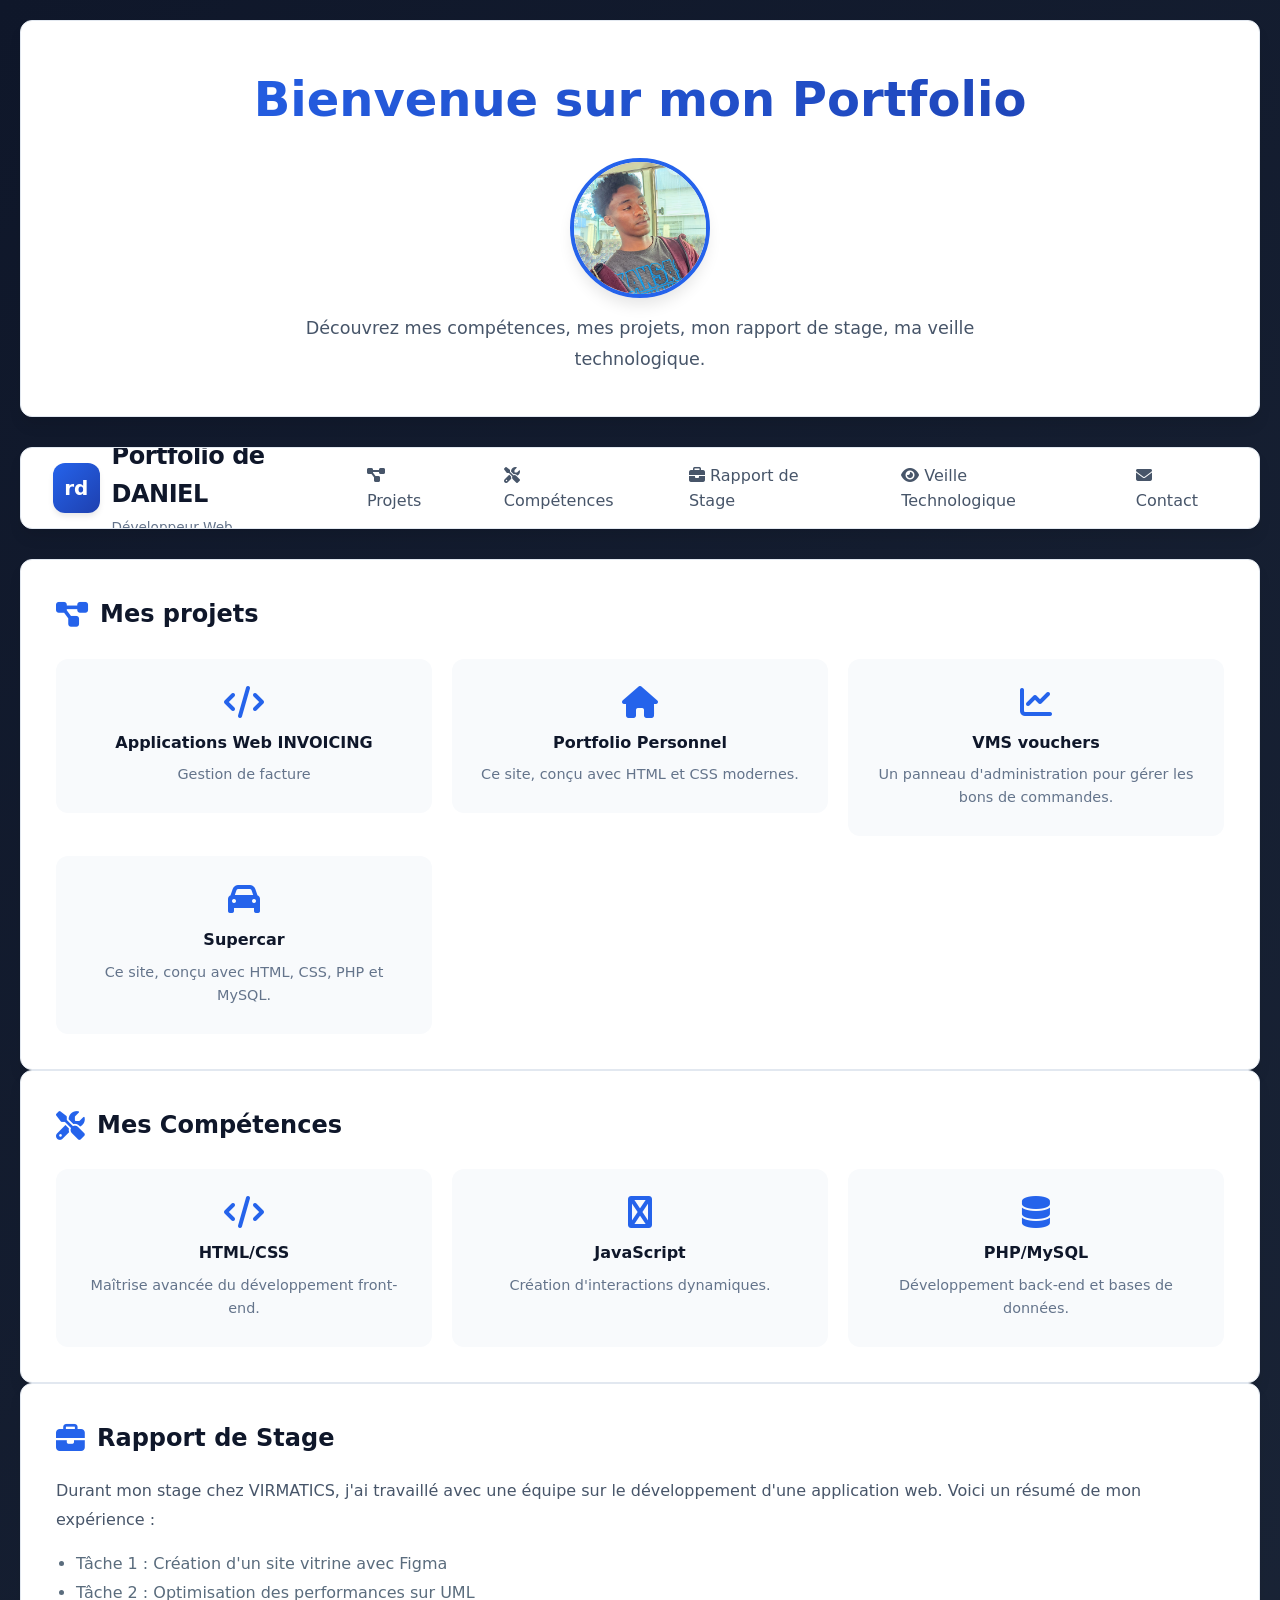
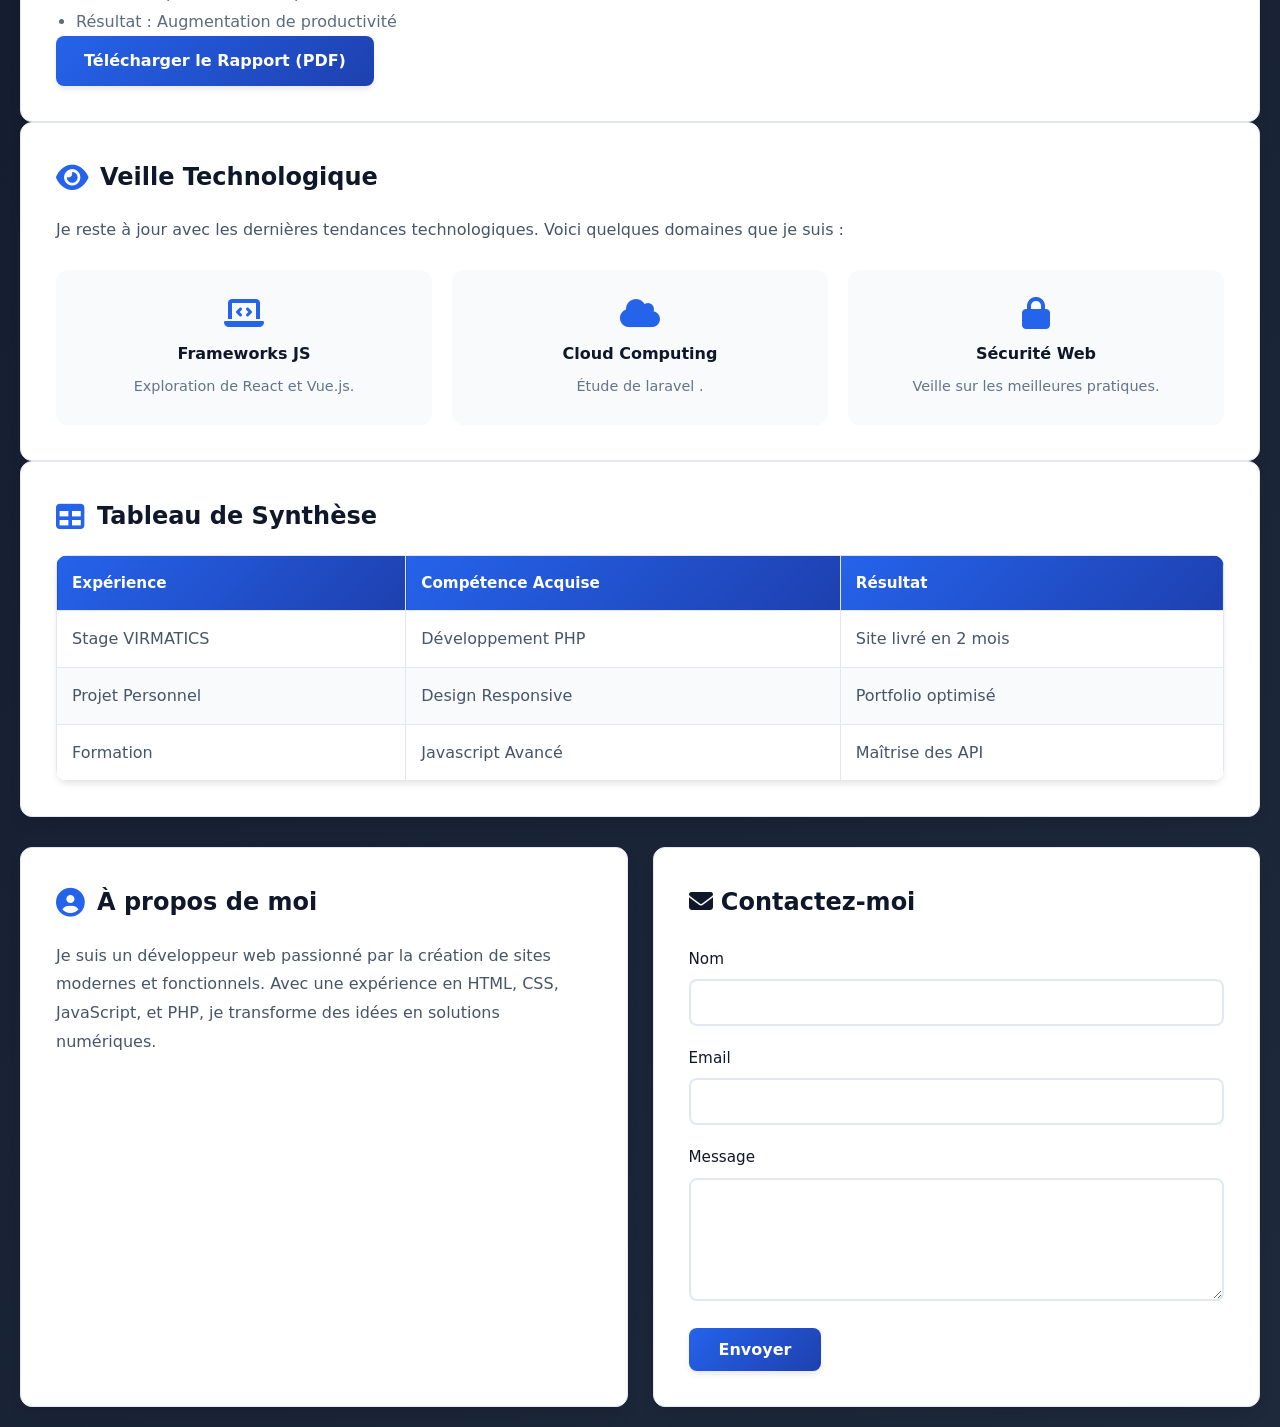
==== Portefolio/index.html @ 7c1438ff "Add files via upload" ====
<!DOCTYPE html>
<html lang="fr">
<head>
    <meta charset="UTF-8">
    <meta name="viewport" content="width=device-width, initial-scale=1.0">
    <title>Portfolio Développeur Web</title>
    <link rel="stylesheet" href="https://cdnjs.cloudflare.com/ajax/libs/font-awesome/6.4.0/css/all.min.css">
    <link rel="stylesheet" href="assets/style.css">
</head>
<body>
    <div class="container">
        <div class="header">
            <h1>Bienvenue sur mon Portfolio</h1>
            <img src="IMAGES/dani picture.jpg" alt="Photo de profil de Daniel" class="profile-pic">
            <p>Découvrez mes compétences, mes projets, mon rapport de stage, ma veille technologique.</p>
        </div>

        <header class="main-header">
            <nav class="navbar">
                <div class="nav-brand">
                    <div class="logo">rd</div>
                    <div class="brand-text">
                        <h2>Portfolio de DANIEL</h2>
                        <span>Développeur Web</span>
                    </div>
                </div>
                
                <div class="nav-links">
                    <a href="#projects"><i class="fas fa-project-diagram"></i> Projets</a>
                    <a href="#skills"><i class="fas fa-tools"></i> Compétences</a>
                    <a href="#internship"><i class="fas fa-briefcase"></i> Rapport de Stage</a>
                    <a href="#tech-watch"><i class="fas fa-eye"></i> Veille Technologique</a>
                    <a href="#contact"><i class="fas fa-envelope"></i> Contact</a>
                </div>
            </nav>
        </header>

        <div class="card" id="projects">
            <h3><i class="fas fa-project-diagram"></i> Mes projets</h3>
            <div class="projects">
                <a href="http://localhost:8080" style="color:inherit; text-decoration:none;" class="project-link">
                    <div class="project">
                        <i class="fas fa-code"></i>
                        <h4>Applications Web INVOICING</h4>
                        <p>Gestion de facture</p>
                    </div>
                </a>
                <a href="portfolio.html" style="color:inherit; text-decoration:none;" class="project-link">
                    <div class="project">
                        <i class="fas fa-house"></i>
                        <h4>Portfolio Personnel</h4>
                        <p>Ce site, conçu avec HTML et CSS modernes.</p>
                    </div>
                </a>
                <a href="vms-vouchers.html" style="color:inherit; text-decoration:none;" class="project-link">
                    <div class="project">
                        <i class="fas fa-chart-line"></i>
                        <h4>VMS vouchers</h4>
                        <p>Un panneau d'administration pour gérer les bons de commandes.</p>
                    </div>
                </a>
                <a href="mccibusinessschool.alwaysdata.net" style="color:inherit; text-decoration:none;" class="project-link">
                    <div class="project">
                        <i class="fas fa-car"></i>
                        <h4>Supercar</h4>
                        <p>Ce site, conçu avec HTML, CSS, PHP et MySQL.</p>
                    </div>
                </a>
            </div>
        </div>

        <div class="card" id="skills">
            <h3><i class="fas fa-tools"></i> Mes Compétences</h3>
            <div class="features">
                <div class="feature">
                    <i class="fas fa-code"></i>
                    <h4>HTML/CSS</h4>
                    <p>Maîtrise avancée du développement front-end.</p>
                </div>
                <div class="feature">
                    <i class="fas fa-js"></i>
                    <h4>JavaScript</h4>
                    <p>Création d'interactions dynamiques.</p>
                </div>
                <div class="feature">
                    <i class="fas fa-database"></i>
                    <h4>PHP/MySQL</h4>
                    <p>Développement back-end et bases de données.</p>
                </div>
            </div>
        </div>

        <div class="card" id="internship">
            <h3><i class="fas fa-briefcase"></i> Rapport de Stage</h3>
            <p>Durant mon stage chez VIRMATICS, j'ai travaillé avec une équipe sur le développement d'une application web. Voici un résumé de mon expérience :</p>
            <ul style="margin-top: 15px; padding-left: 20px; color: #5a6c7d; line-height: 1.8;">
                <li>Tâche 1 : Création d'un site vitrine avec Figma</li>
                <li>Tâche 2 : Optimisation des performances sur UML</li>
                <li>Résultat : Augmentation de productivité</li>
            </ul>
            <a href="CVhtml" class="btn btn-link" download>Télécharger le Rapport (PDF)</a>
        </div>

        <div class="card" id="tech-watch">
            <h3><i class="fas fa-eye"></i> Veille Technologique</h3>
            <p>Je reste à jour avec les dernières tendances technologiques. Voici quelques domaines que je suis :</p>
            <div class="features">
                <div class="feature">
                    <i class="fas fa-laptop-code"></i>
                    <h4><a href="veille 1 js.html" style="color:inherit; text-decoration:none;">Frameworks JS</a></h4>
                    <p>Exploration de React et Vue.js.</p>
                </div>
                <div class="feature">
                    <i class="fas fa-cloud"></i>
                    <h4><a href="php watch.html" style="color:inherit; text-decoration:none;">Cloud Computing</a></h4>
                    <p>Étude de laravel .</p>
                </div>
                <div class="feature">
                    <i class="fas fa-lock"></i>
                    <h4><a href="veille 3 securite web.html" style="color:inherit; text-decoration:none;">Sécurité Web</a></h4>
                    <p>Veille sur les meilleures pratiques.</p>
                </div>
            </div>
        </div>

        <div class="card" id="summary">
            <h3><i class="fas fa-table"></i> Tableau de Synthèse</h3>
            <table class="summary-table">
                <thead>
                    <tr>
                        <th>Expérience</th>
                        <th>Compétence Acquise</th>
                        <th>Résultat</th>
                    </tr>
                </thead>
                <tbody>
                    <tr>
                        <td>Stage VIRMATICS</td>
                        <td>Développement PHP</td>
                        <td>Site livré en 2 mois</td>
                    </tr>
                    <tr>
                        <td>Projet Personnel</td>
                        <td>Design Responsive</td>
                        <td>Portfolio optimisé</td>
                    </tr>
                    <tr>
                        <td>Formation</td>
                        <td>Javascript Avancé</td>
                        <td>Maîtrise des API</td>
                    </tr>
                </tbody>
            </table>
        </div>

        <div class="content" id="content">
            <div class="card" id="about">
                <h3><i class="fas fa-user-circle"></i> À propos de moi</h3>
                <p>Je suis un développeur web passionné par la création de sites modernes et fonctionnels. Avec une expérience en HTML, CSS, JavaScript, et PHP, je transforme des idées en solutions numériques.</p>
            </div>

            <div class="contact-form" id="contact">
                <h3><i class="fas fa-envelope"></i> Contactez-moi</h3>
                <form>
                    <div class="form-group">
                        <label for="name">Nom</label>
                        <input type="text" id="name" name="name" required>
                    </div>
                    <div class="form-group">
                        <label for="email">Email</label>
                        <input type="email" id="email" name="email" required>
                    </div>
                    <div class="form-group">
                        <label for="message">Message</label>
                        <textarea id="message" name="message" rows="5" required></textarea>
                    </div>
                    <button type="submit">Envoyer</button>
                </form>
            </div>
        </div>
    </div>
    <script src="assets/controllers/script.js"></script>
</body>
</html>
---- Portefolio/assets/style.css ----
/* ===================================
   SUPERCAR - CSS MODERNE & RESPONSIVE
   Palette: Bleu professionnel + Accents dynamiques
   =================================== */

/* Variables CSS pour faciliter la maintenance */
:root {
    /* Couleurs principales */
    --primary-blue: #2563eb;
    --primary-dark: #1e40af;
    --primary-light: #3b82f6;
    
    /* Couleurs secondaires */
    --secondary-slate: #1e293b;
    --secondary-gray: #475569;
    
    /* Couleurs de fond */
    --bg-gradient-start: #0f172a;
    --bg-gradient-end: #1e293b;
    --bg-white: #ffffff;
    --bg-light: #f8fafc;
    --bg-card: #ffffff;
    
    /* Couleurs de texte */
    --text-dark: #0f172a;
    --text-medium: #475569;
    --text-light: #64748b;
    --text-white: #ffffff;
    
    /* Accents */
    --accent-success: #10b981;
    --accent-warning: #f59e0b;
    --accent-danger: #ef4444;
    
    /* Ombres */
    --shadow-sm: 0 1px 2px 0 rgba(0, 0, 0, 0.05);
    --shadow-md: 0 4px 6px -1px rgba(0, 0, 0, 0.1);
    --shadow-lg: 0 10px 15px -3px rgba(0, 0, 0, 0.1);
    --shadow-xl: 0 20px 25px -5px rgba(0, 0, 0, 0.1);
    
    /* Bordures */
    --border-radius: 12px;
    --border-color: #e2e8f0;
}

/* ===================================
   RÉINITIALISATION ET STYLES GLOBAUX
   =================================== */
* {
    margin: 0;
    padding: 0;
    box-sizing: border-box;
    font-family: 'Inter', 'Segoe UI', system-ui, -apple-system, sans-serif;
}

body {
    background: linear-gradient(135deg, var(--bg-gradient-start) 0%, var(--bg-gradient-end) 100%);
    min-height: 100vh;
    color: var(--text-dark);
    padding: 20px;
    line-height: 1.6;
}

.container {
    max-width: 1200px;
    margin: 0 auto;
}

/* ===================================
   EN-TÊTE PRINCIPAL
   =================================== */
.header {
    text-align: center;
    margin-bottom: 30px;
    padding: 40px 20px;
    background: var(--bg-card);
    border-radius: var(--border-radius);
    box-shadow: var(--shadow-lg);
    border: 1px solid var(--border-color);
}

.header h1 {
    color: var(--text-dark);
    margin-bottom: 15px;
    font-weight: 700;
    font-size: 2.5rem;
    background: linear-gradient(135deg, var(--primary-blue) 0%, var(--primary-dark) 100%);
    -webkit-background-clip: text;
    -webkit-text-fill-color: transparent;
    background-clip: text;
}

.header p {
    color: var(--text-medium);
    max-width: 700px;
    margin: 0 auto;
    line-height: 1.8;
    font-size: 1.1rem;
}

.profile-pic {
    width: 120px;
    height: 120px;
    border-radius: 50%;
    object-fit: cover;
    display: block;
    margin: 20px auto 15px;
    border: 4px solid var(--primary-blue);
    box-shadow: var(--shadow-lg);
    transition: transform 0.3s ease, box-shadow 0.3s ease;
}

.profile-pic:hover {
    transform: scale(1.08);
    box-shadow: var(--shadow-xl);
    border-color: var(--primary-light);
}

/* ===================================
   NAVIGATION
   =================================== */
.main-header {
    background: var(--bg-card);
    border-radius: var(--border-radius);
    box-shadow: var(--shadow-lg);
    margin-bottom: 30px;
    overflow: hidden;
    border: 1px solid var(--border-color);
}

.navbar {
    display: flex;
    justify-content: space-between;
    align-items: center;
    padding: 0 2rem;
    height: 80px;
}

.nav-brand {
    display: flex;
    align-items: center;
    gap: 12px;
    flex-wrap: nowrap;
}

.logo {
    width: 50px;
    height: 50px;
    background: linear-gradient(135deg, var(--primary-blue) 0%, var(--primary-dark) 100%);
    border-radius: 12px;
    display: flex;
    align-items: center;
    justify-content: center;
    color: var(--text-white);
    font-weight: bold;
    font-size: 20px;
    box-shadow: var(--shadow-md);
    transition: transform 0.3s ease;
}

.logo:hover {
    transform: rotate(5deg) scale(1.05);
}

.brand-text h2 {
    color: var(--text-dark);
    font-weight: 700;
    font-size: 1.5rem;
    letter-spacing: -0.5px;
}

.brand-text span {
    color: var(--text-light);
    font-size: 0.85rem;
    font-weight: 500;
}

.nav-links {
    display: flex;
    gap: 35px;
    align-items: center;
}

.nav-links a {
    text-decoration: none;
    color: var(--text-medium);
    font-weight: 500;
    padding: 8px 16px;
    position: relative;
    transition: all 0.3s ease;
    border-radius: 8px;
}

.nav-links a:hover {
    color: var(--primary-blue);
    background: rgba(37, 99, 235, 0.05);
}

.nav-links a.active {
    color: var(--primary-blue);
    background: rgba(37, 99, 235, 0.1);
}

.nav-links a.active::after {
    content: '';
    position: absolute;
    bottom: -8px;
    left: 50%;
    transform: translateX(-50%);
    width: 30px;
    height: 3px;
    background: var(--primary-blue);
    border-radius: 3px;
}

/* ===================================
   SECTIONS DE CONTENU
   =================================== */
.content {
    display: grid;
    grid-template-columns: 1fr 1fr;
    gap: 25px;
    margin-top: 30px;
}

.card {
    background: var(--bg-card);
    border-radius: var(--border-radius);
    padding: 35px;
    box-shadow: var(--shadow-lg);
    transition: all 0.3s ease;
    border: 1px solid var(--border-color);
}

.card:hover {
    transform: translateY(-8px);
    box-shadow: var(--shadow-xl);
    border-color: var(--primary-blue);
}

.card h3 {
    color: var(--text-dark);
    margin-bottom: 20px;
    font-weight: 600;
    font-size: 1.5rem;
    display: flex;
    align-items: center;
    gap: 12px;
}

.card h3 i {
    color: var(--primary-blue);
    font-size: 1.8rem;
}

.card p {
    color: var(--text-medium);
    line-height: 1.8;
    font-size: 1rem;
}

/* ===================================
   FEATURES & PROJECTS
   =================================== */
.features, .projects {
    display: grid;
    grid-template-columns: repeat(3, 1fr);
    gap: 20px;
    margin-top: 25px;
}

.feature, .project {
    text-align: center;
    padding: 25px 20px;
    border-radius: var(--border-radius);
    background: var(--bg-light);
    transition: all 0.3s ease;
    border: 2px solid transparent;
}

.feature:hover, .project:hover {
    background: var(--bg-white);
    transform: translateY(-5px);
    border-color: var(--primary-blue);
    box-shadow: var(--shadow-lg);
}

.feature i, .project i {
    font-size: 32px;
    color: var(--primary-blue);
    margin-bottom: 12px;
    display: block;
}

.feature h4, .project h4 {
    color: var(--text-dark);
    font-size: 1rem;
    margin-bottom: 8px;
    font-weight: 600;
}

.feature p, .project p {
    font-size: 0.9rem;
    color: var(--text-light);
    line-height: 1.6;
}

/* ===================================
   FORMULAIRE DE CONTACT
   =================================== */
.contact-form {
    background: var(--bg-card);
    border-radius: var(--border-radius);
    padding: 35px;
    box-shadow: var(--shadow-lg);
    border: 1px solid var(--border-color);
}

.contact-form h3 {
    color: var(--text-dark);
    margin-bottom: 25px;
    font-weight: 600;
    font-size: 1.5rem;
}

.contact-form .form-group {
    margin-bottom: 20px;
}

.contact-form label {
    display: block;
    margin-bottom: 8px;
    color: var(--text-dark);
    font-weight: 500;
    font-size: 0.95rem;
}

.contact-form input, 
.contact-form textarea {
    width: 100%;
    padding: 12px 16px;
    border: 2px solid var(--border-color);
    border-radius: 8px;
    font-size: 1rem;
    transition: all 0.3s ease;
    background: var(--bg-white);
    color: var(--text-dark);
}

.contact-form input:focus, 
.contact-form textarea:focus {
    outline: none;
    border-color: var(--primary-blue);
    box-shadow: 0 0 0 3px rgba(37, 99, 235, 0.1);
}

.contact-form textarea {
    resize: vertical;
    min-height: 120px;
}

.contact-form button {
    background: linear-gradient(135deg, var(--primary-blue) 0%, var(--primary-dark) 100%);
    color: var(--text-white);
    padding: 12px 30px;
    border: none;
    border-radius: 8px;
    cursor: pointer;
    font-weight: 600;
    font-size: 1rem;
    transition: all 0.3s ease;
    box-shadow: var(--shadow-md);
}

.contact-form button:hover {
    transform: translateY(-2px);
    box-shadow: var(--shadow-lg);
}

.contact-form button:active {
    transform: translateY(0);
}

/* ===================================
   TABLEAU DE SYNTHÈSE
   =================================== */
.summary-table {
    width: 100%;
    border-collapse: collapse;
    margin-top: 20px;
    border-radius: var(--border-radius);
    overflow: hidden;
    box-shadow: var(--shadow-md);
}

.summary-table th, 
.summary-table td {
    padding: 15px;
    text-align: left;
    border: 1px solid var(--border-color);
}

.summary-table th {
    background: linear-gradient(135deg, var(--primary-blue) 0%, var(--primary-dark) 100%);
    color: var(--text-white);
    font-weight: 600;
    font-size: 0.95rem;
}

.summary-table td {
    background: var(--bg-white);
    color: var(--text-medium);
}

.summary-table tr:nth-child(even) td {
    background: var(--bg-light);
}

.summary-table tr:hover td {
    background: rgba(37, 99, 235, 0.05);
}

/* ===================================
   BOUTONS
   =================================== */
.btn {
    display: inline-block;
    padding: 12px 28px;
    border-radius: 8px;
    text-decoration: none;
    font-weight: 600;
    transition: all 0.3s ease;
    cursor: pointer;
    border: none;
    font-size: 1rem;
}

.btn-link {
    background: linear-gradient(135deg, var(--primary-blue) 0%, var(--primary-dark) 100%);
    color: var(--text-white);
    box-shadow: var(--shadow-md);
}

.btn-link:hover {
    transform: translateY(-2px);
    box-shadow: var(--shadow-lg);
}

/* ===================================
   RESPONSIVE DESIGN
   =================================== */

/* Tablettes (≤ 992px) */
@media (max-width: 992px) {
    .content {
        grid-template-columns: 1fr;
        gap: 20px;
    }
    
    .nav-links {
        display: none;
    }
    
    .features, .projects {
        grid-template-columns: repeat(2, 1fr);
        gap: 15px;
    }
    
    .card {
        padding: 25px;
    }
}

/* Smartphones (≤ 768px) */
@media (max-width: 768px) {
    body {
        padding: 15px;
    }
    
    .header {
        padding: 30px 15px;
    }
    
    .header h1 {
        font-size: 2rem;
    }
    
    .navbar {
        padding: 0 1.5rem;
        height: 70px;
    }
    
    .brand-text span {
        display: none;
    }
    
    .logo {
        width: 45px;
        height: 45px;
        font-size: 18px;
    }
    
    .features, .projects {
        grid-template-columns: 1fr;
    }
    
    .card {
        padding: 20px;
    }
    
    .card h3 {
        font-size: 1.3rem;
    }
    
    .summary-table {
        font-size: 0.85rem;
    }
    
    .summary-table th,
    .summary-table td {
        padding: 10px;
    }
    
    .profile-pic {
        width: 100px;
        height: 100px;
        border-width: 3px;
    }
    
    .contact-form {
        padding: 25px;
    }
}

/* Petits smartphones (≤ 480px) */
@media (max-width: 480px) {
    .header h1 {
        font-size: 1.75rem;
    }
    
    .header p {
        font-size: 1rem;
    }
    
    .navbar {
        padding: 0 1rem;
    }
    
    .brand-text h2 {
        font-size: 1.2rem;
    }
    
    .card {
        padding: 15px;
    }
    
    .feature, .project {
        padding: 20px 15px;
    }
    
    .btn {
        padding: 10px 20px;
        font-size: 0.95rem;
    }
}

/* Grand écrans (≥ 1200px) */
@media (min-width: 1200px) {
    .profile-pic {
        width: 140px;
        height: 140px;
    }
    
    .header h1 {
        font-size: 3rem;
    }
    
    .container {
        max-width: 1400px;
    }
}

/* ===================================
   ANIMATIONS & TRANSITIONS
   =================================== */
@keyframes fadeIn {
    from {
        opacity: 0;
        transform: translateY(20px);
    }
    to {
        opacity: 1;
        transform: translateY(0);
    }
}

.card, .feature, .project {
    animation: fadeIn 0.5s ease-out;
}

/* Effet de chargement progressif */
.card:nth-child(1) { animation-delay: 0.1s; }
.card:nth-child(2) { animation-delay: 0.2s; }
.card:nth-child(3) { animation-delay: 0.3s; }
.card:nth-child(4) { animation-delay: 0.4s; }

/* ===================================
   UTILITAIRES
   =================================== */
.text-center { text-align: center; }
.mt-1 { margin-top: 0.5rem; }
.mt-2 { margin-top: 1rem; }
.mt-3 { margin-top: 1.5rem; }
.mb-1 { margin-bottom: 0.5rem; }
.mb-2 { margin-bottom: 1rem; }
.mb-3 { margin-bottom: 1.5rem; }
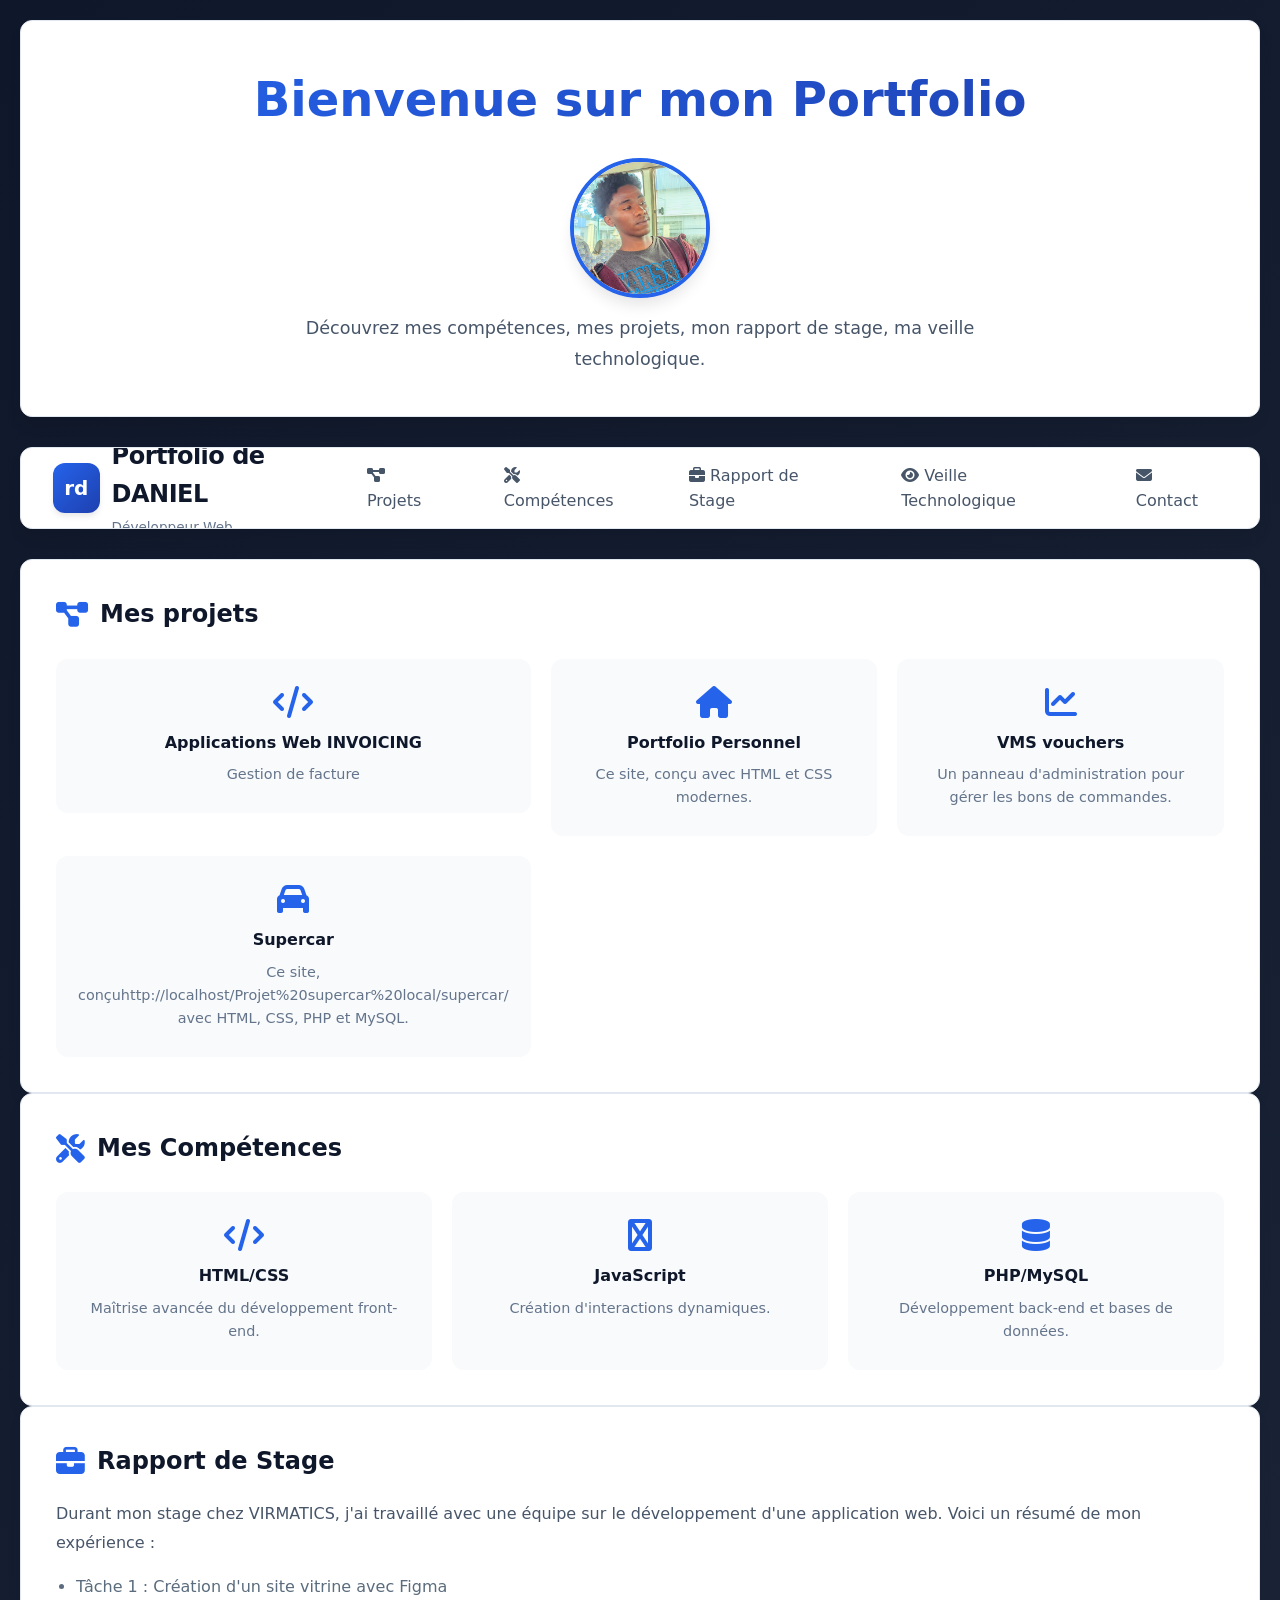
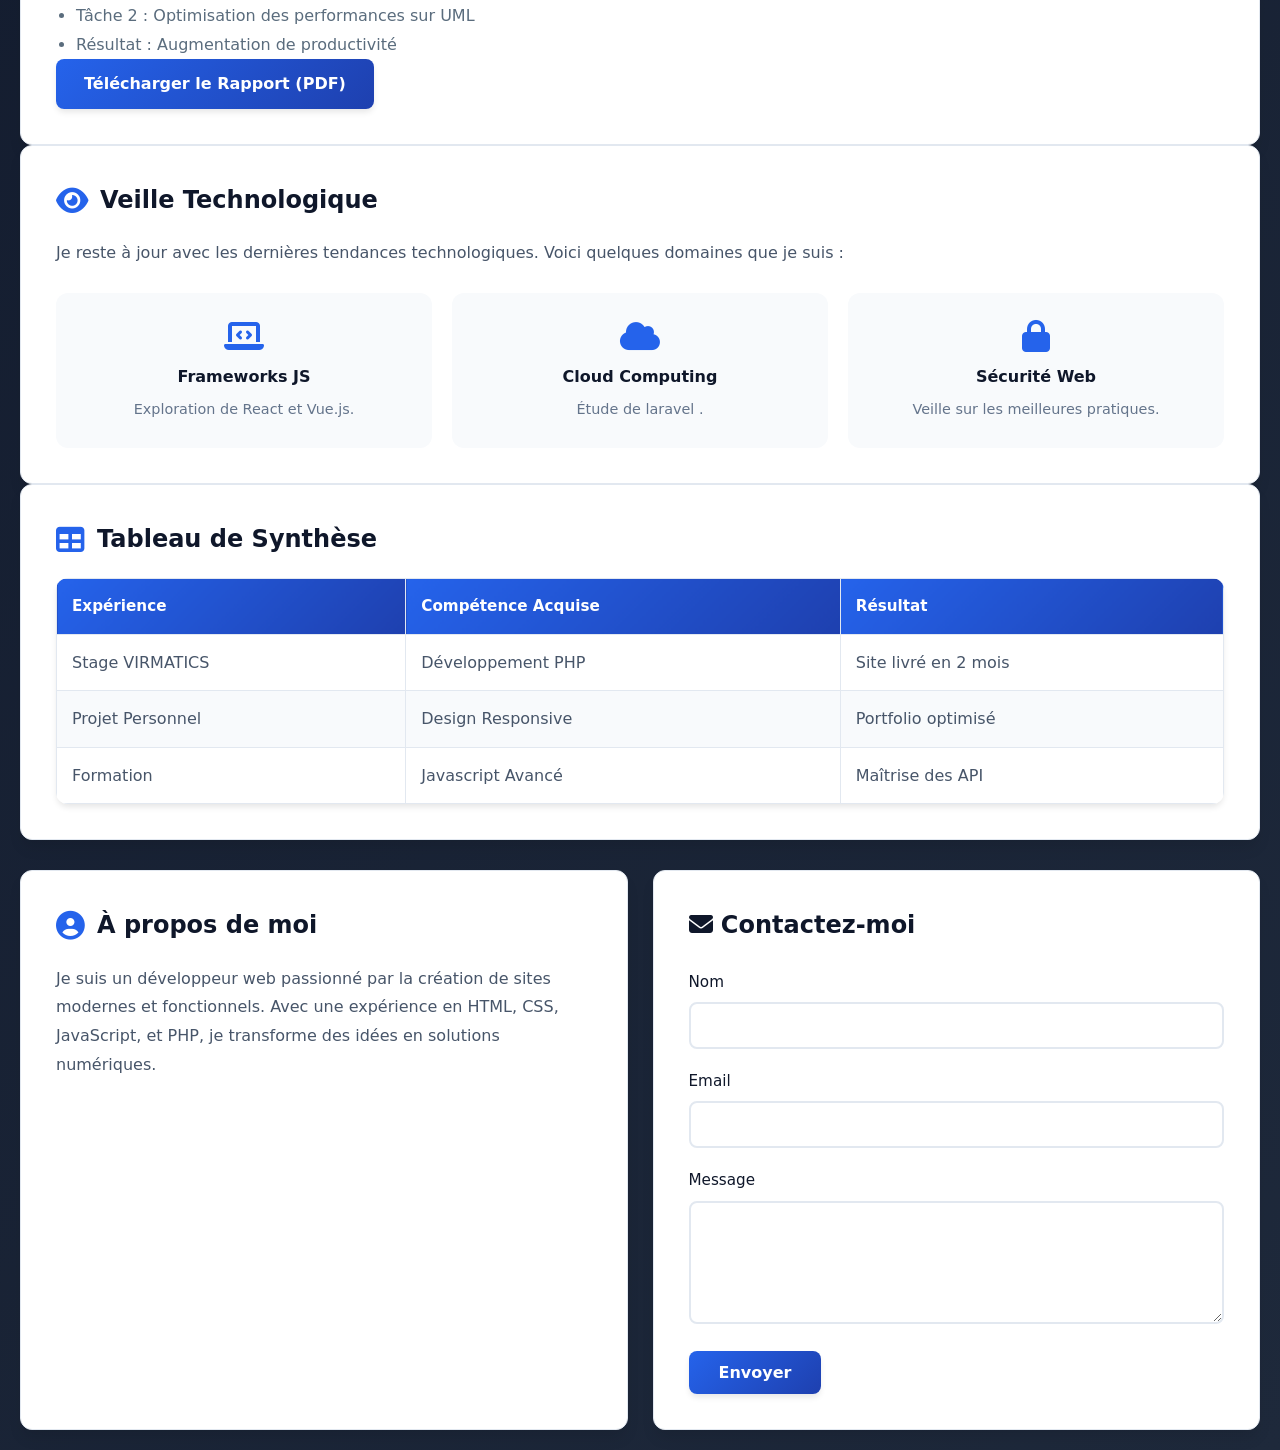
==== commit 14c38b7d: "liens supercar" ====
--- a/Portefolio/index.html
+++ b/Portefolio/index.html
@@ -59,11 +59,11 @@
                         <p>Un panneau d'administration pour gérer les bons de commandes.</p>
                     </div>
                 </a>
-                <a href="mccibusinessschool.alwaysdata.net" style="color:inherit; text-decoration:none;" class="project-link">
+                <a href="" style="color:inherit; text-decoration:none;" class="project-link">
                     <div class="project">
                         <i class="fas fa-car"></i>
                         <h4>Supercar</h4>
-                        <p>Ce site, conçu avec HTML, CSS, PHP et MySQL.</p>
+                        <p>Ce site, conçuhttp://localhost/Projet%20supercar%20local/supercar/ avec HTML, CSS, PHP et MySQL.</p>
                     </div>
                 </a>
             </div>
@@ -181,4 +181,4 @@
     </div>
     <script src="assets/controllers/script.js"></script>
 </body>
-</html>+</html>
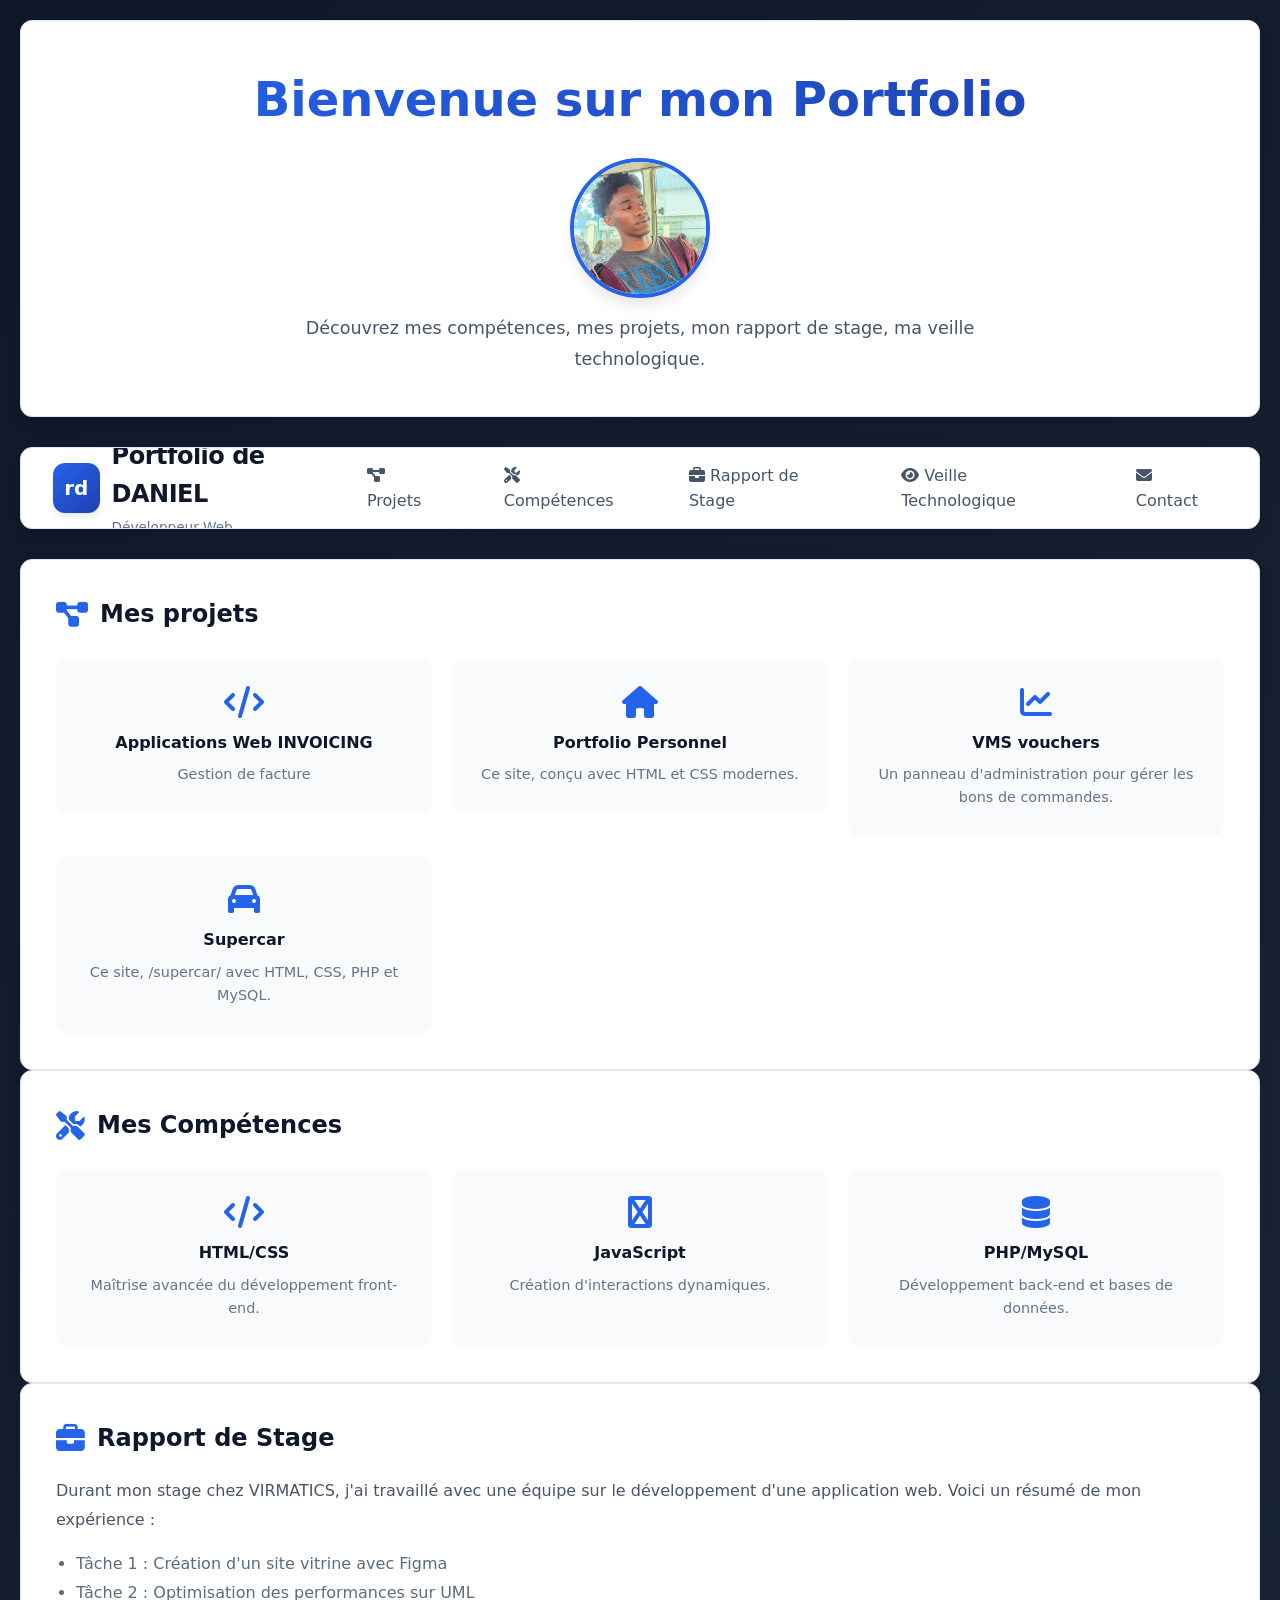
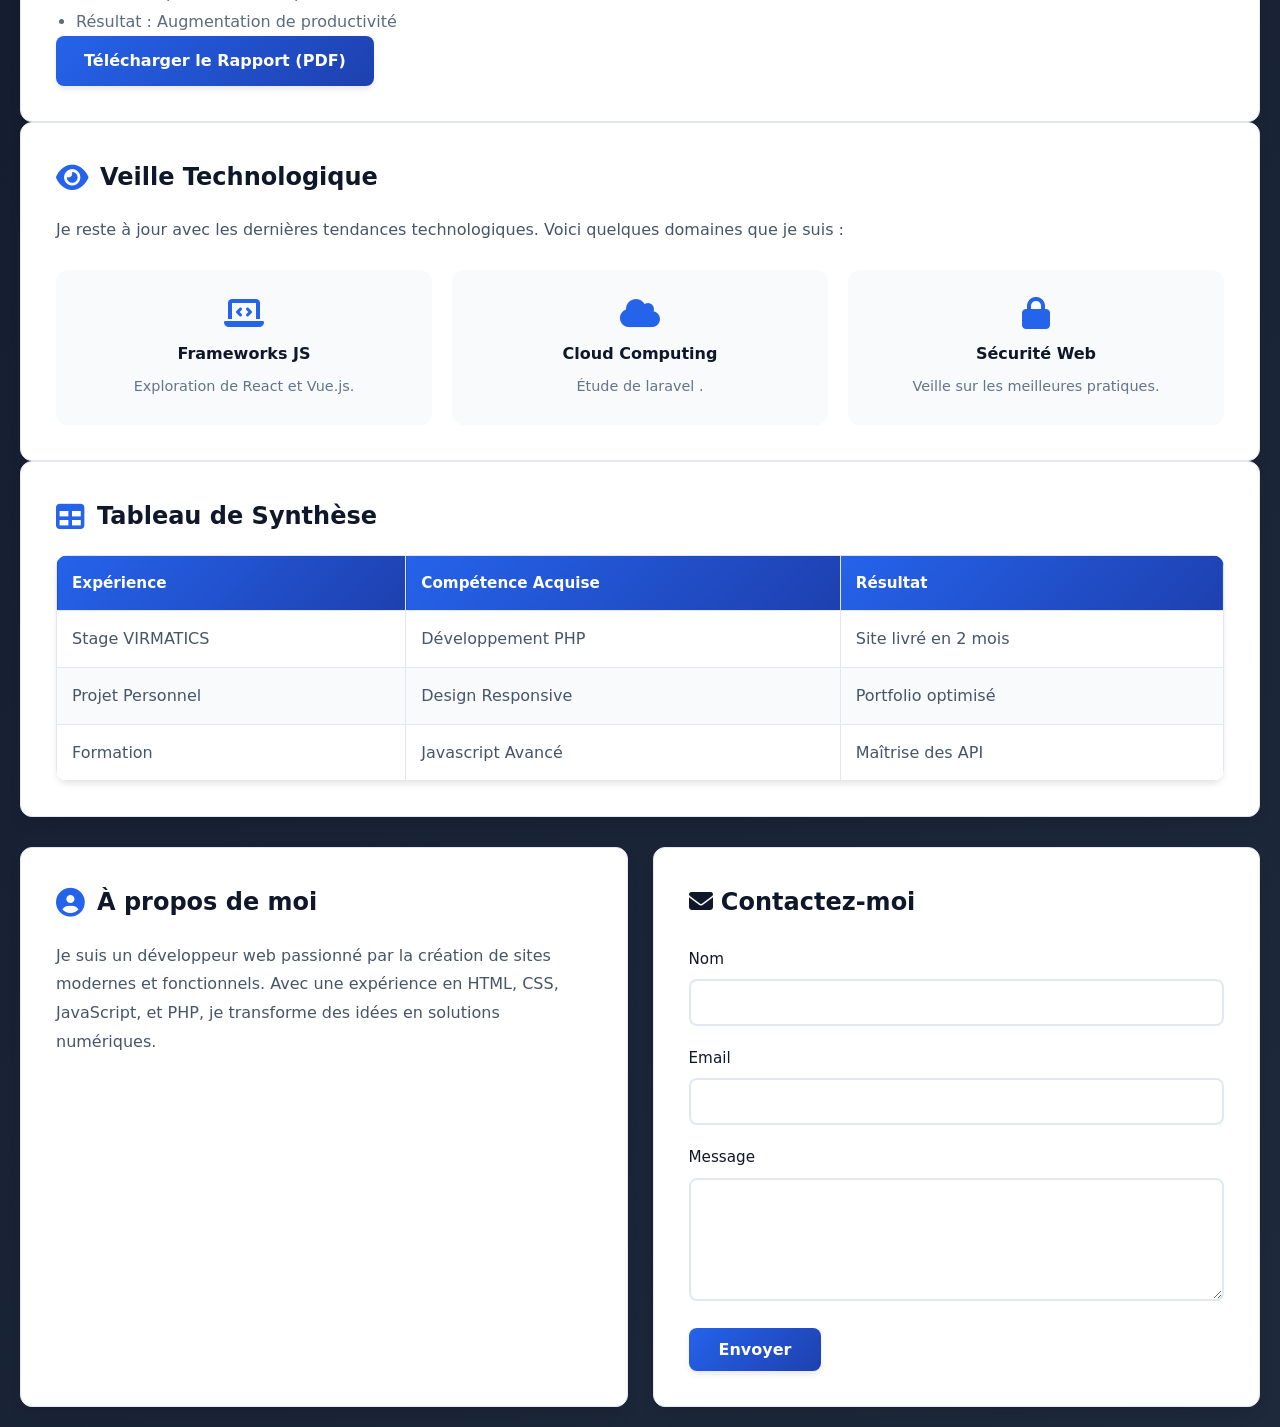
==== commit 8a9ea3be: "update" ====
--- a/Portefolio/index.html
+++ b/Portefolio/index.html
@@ -59,11 +59,11 @@
                         <p>Un panneau d'administration pour gérer les bons de commandes.</p>
                     </div>
                 </a>
-                <a href="" style="color:inherit; text-decoration:none;" class="project-link">
+                <a href="http://localhost/Projet%20supercar%20local/supercar/" style="color:inherit; text-decoration:none;" class="project-link">
                     <div class="project">
                         <i class="fas fa-car"></i>
                         <h4>Supercar</h4>
-                        <p>Ce site, conçuhttp://localhost/Projet%20supercar%20local/supercar/ avec HTML, CSS, PHP et MySQL.</p>
+                        <p>Ce site, /supercar/ avec HTML, CSS, PHP et MySQL.</p>
                     </div>
                 </a>
             </div>
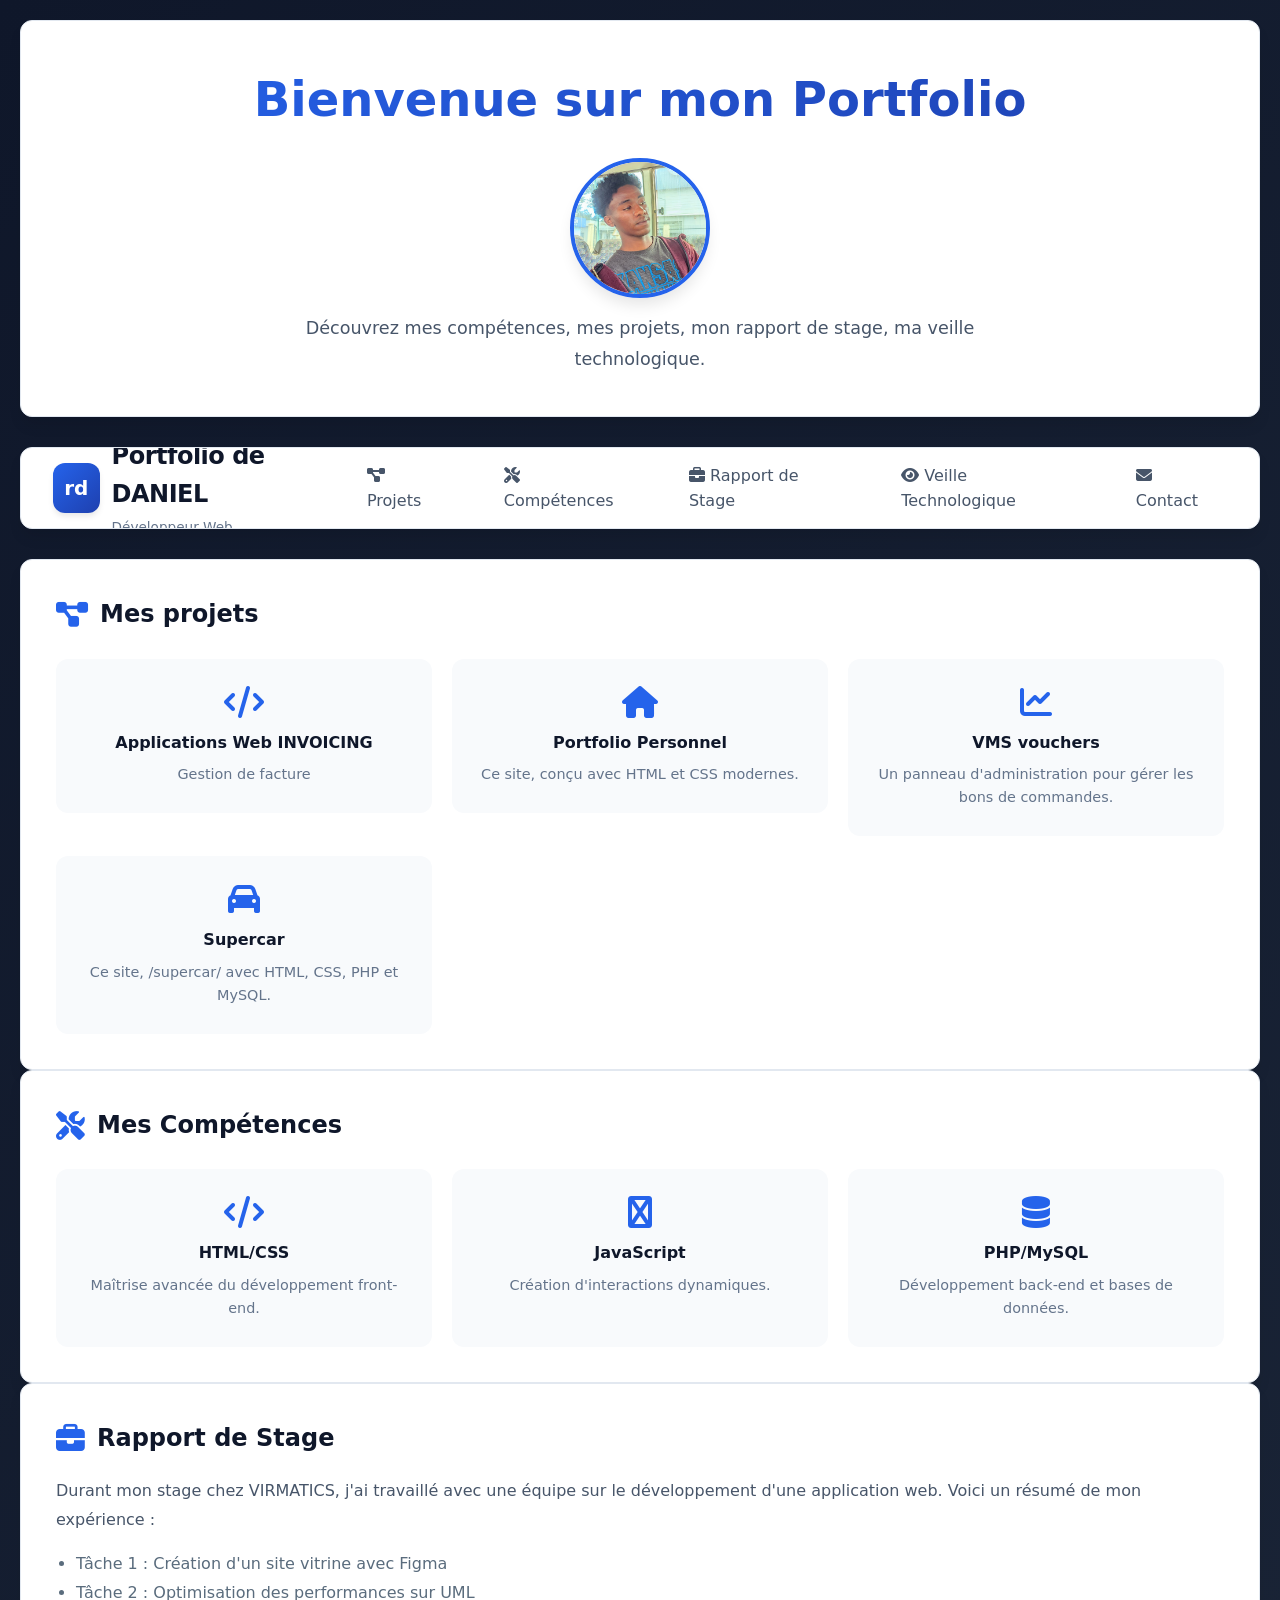
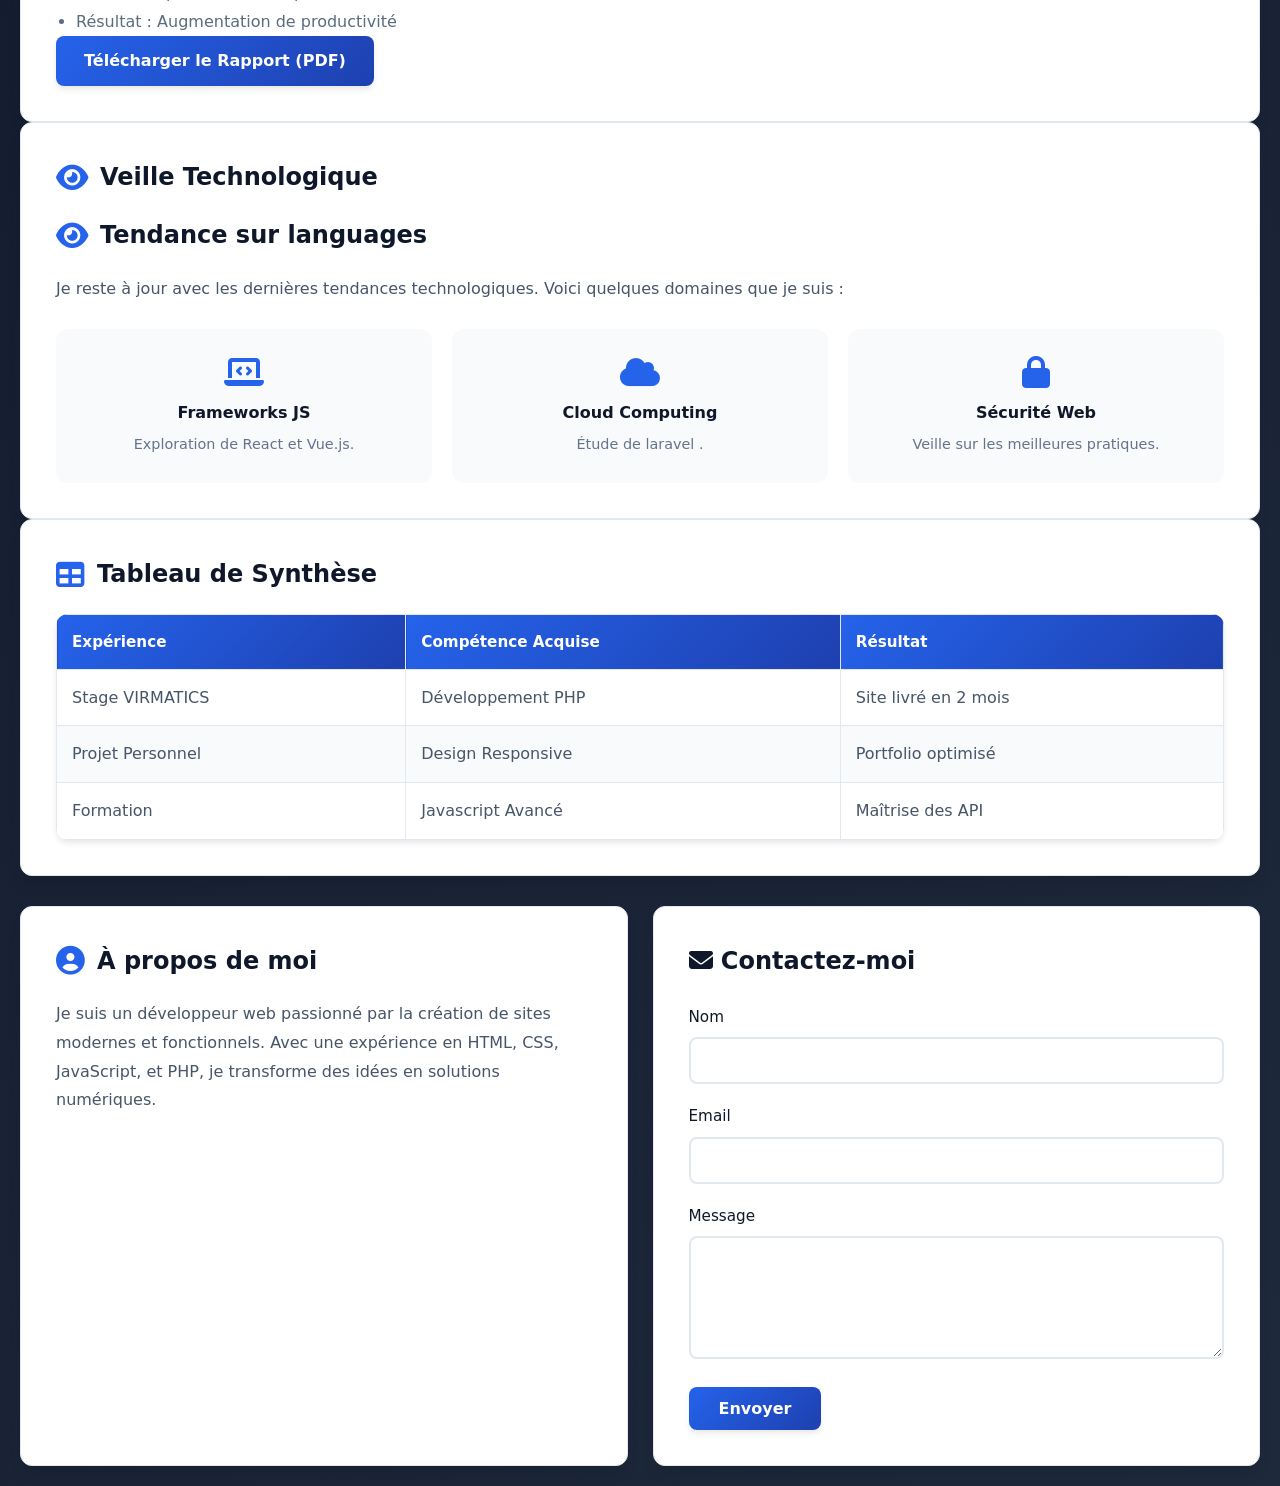
==== commit 30948213: "Add files via upload Modernisation complète du portfolio - design E5" ====
--- a/Portefolio/index.html
+++ b/Portefolio/index.html
@@ -103,6 +103,7 @@
 
         <div class="card" id="tech-watch">
             <h3><i class="fas fa-eye"></i> Veille Technologique</h3>
+            <h3><i class="fas fa-eye"></i> Tendance sur languages</h3>
             <p>Je reste à jour avec les dernières tendances technologiques. Voici quelques domaines que je suis :</p>
             <div class="features">
                 <div class="feature">
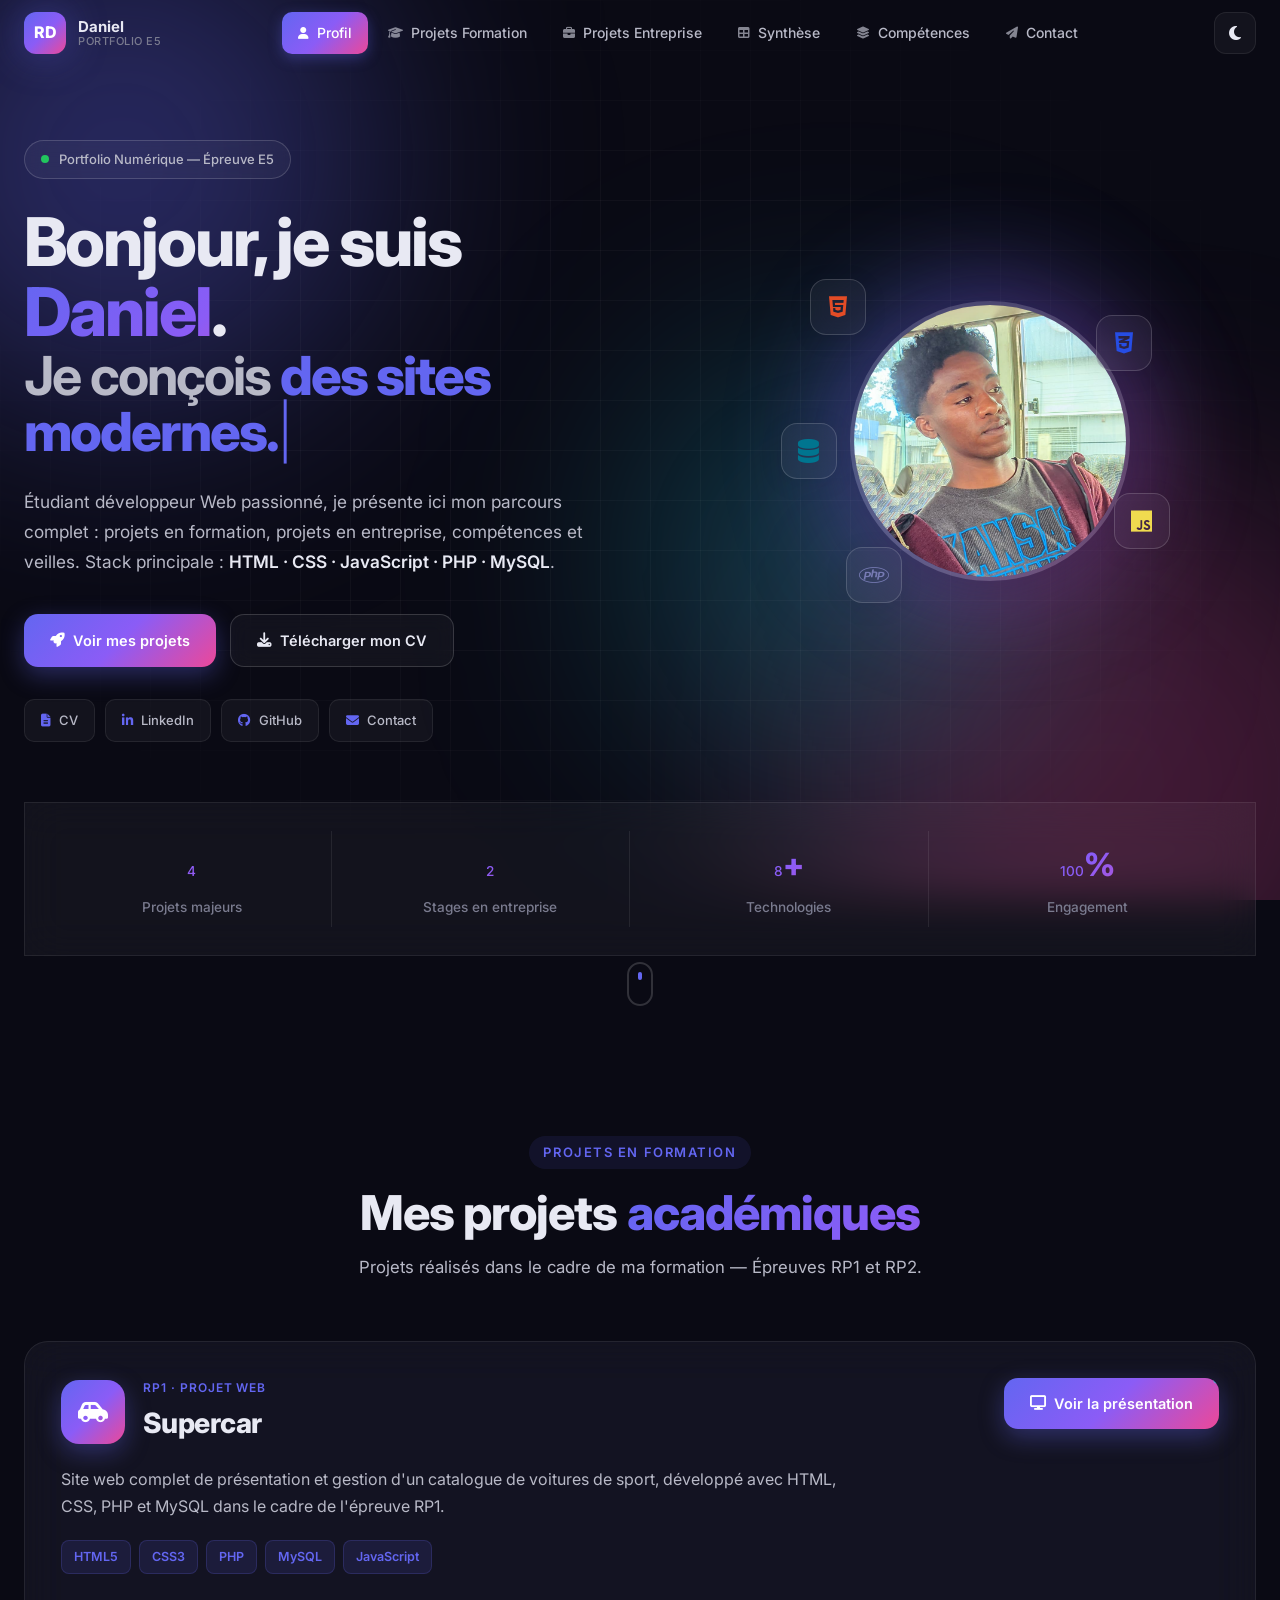
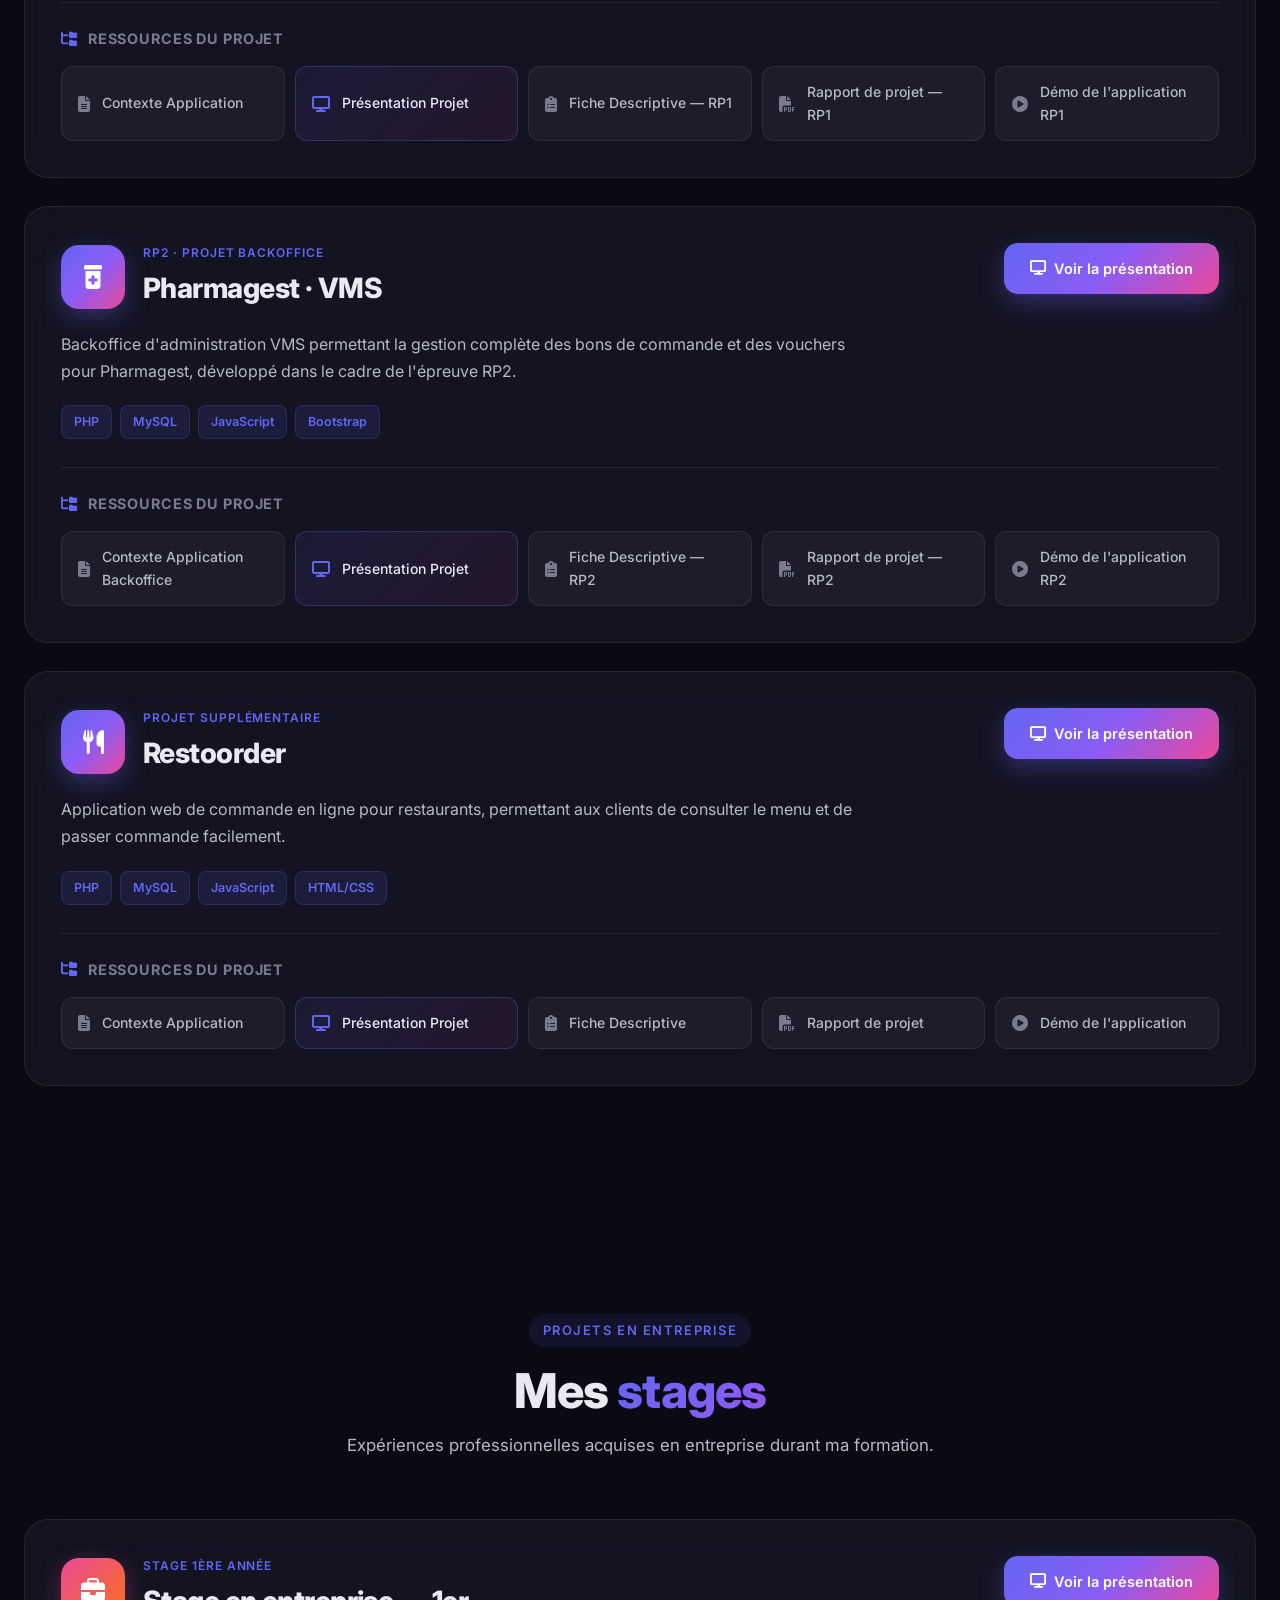
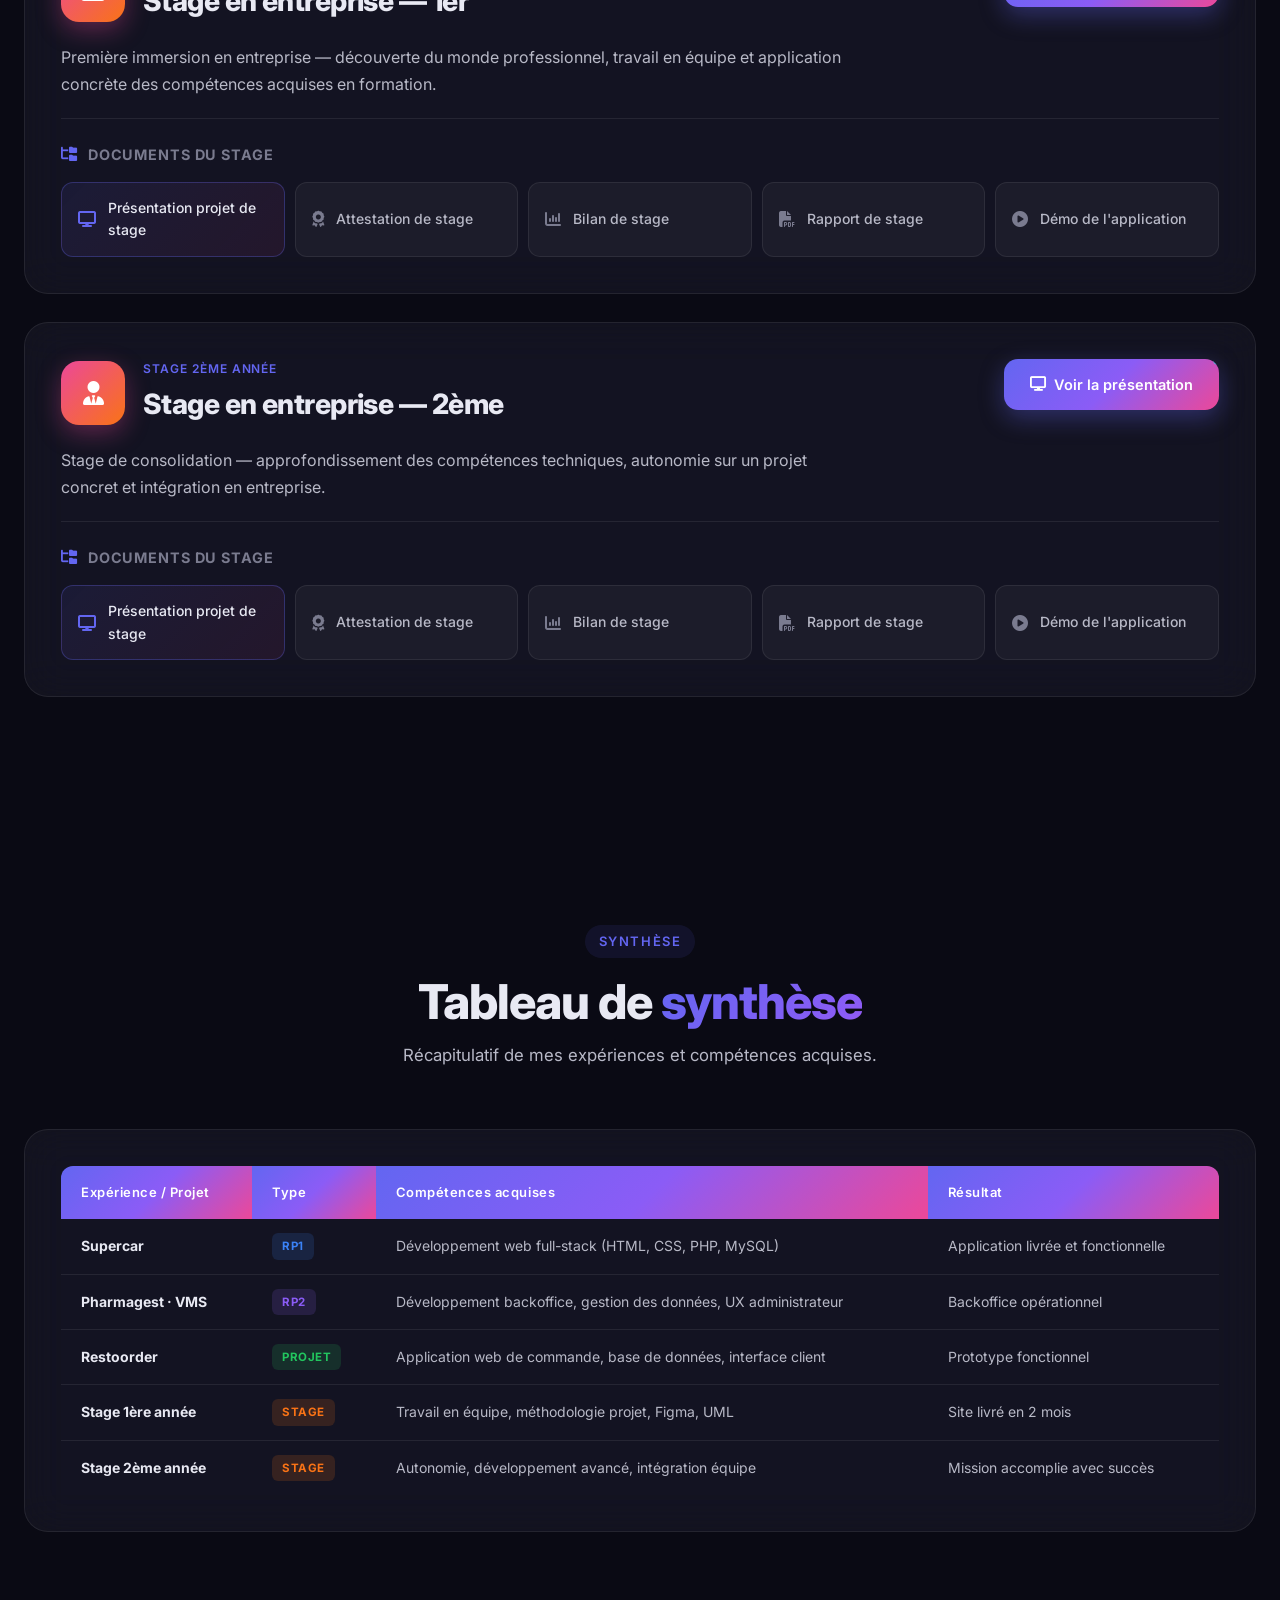
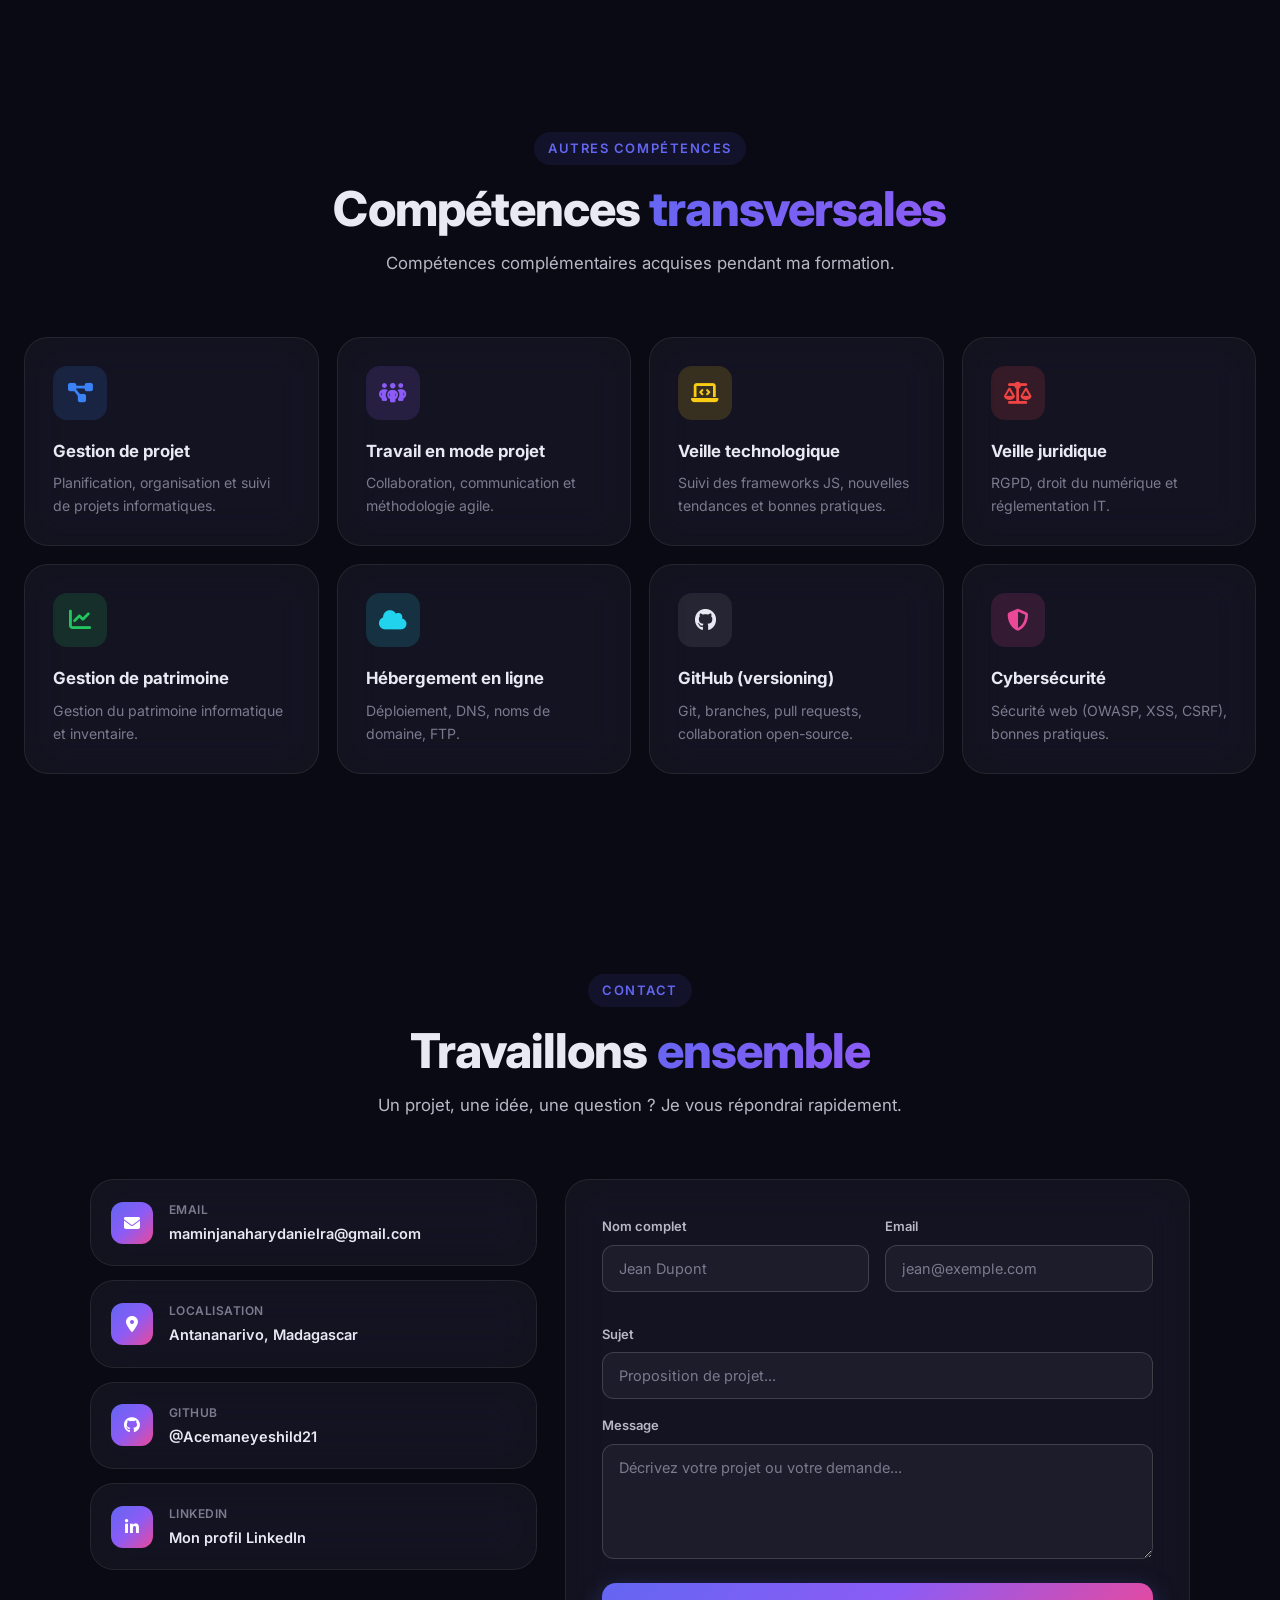
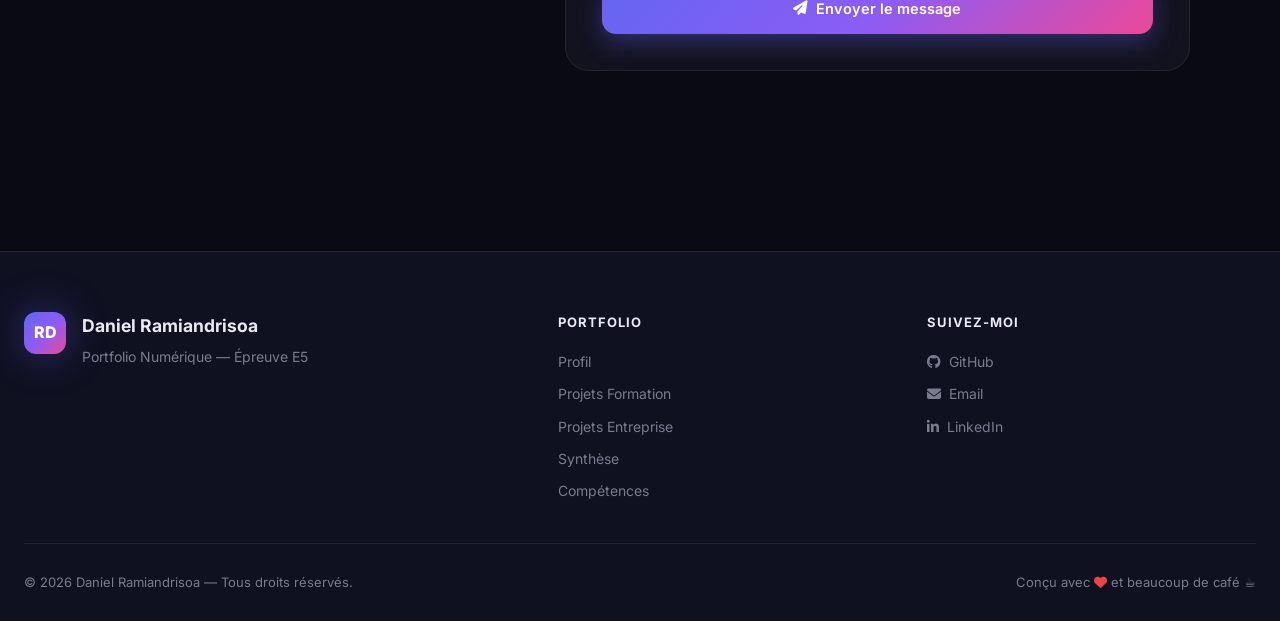
==== commit a80dd91a: "edite pour index" ====
--- a/Portefolio/index.html
+++ b/Portefolio/index.html
@@ -1,185 +1,654 @@
 <!DOCTYPE html>
-<html lang="fr">
+<html lang="fr" data-theme="dark">
 <head>
     <meta charset="UTF-8">
     <meta name="viewport" content="width=device-width, initial-scale=1.0">
-    <title>Portfolio Développeur Web</title>
-    <link rel="stylesheet" href="https://cdnjs.cloudflare.com/ajax/libs/font-awesome/6.4.0/css/all.min.css">
+    <meta name="description" content="Portfolio Numérique — Épreuve E5 — Daniel Ramiandrisoa — Développeur Web Full Stack">
+    <meta name="author" content="Daniel Ramiandrisoa">
+    <title>Daniel Ramiandrisoa · Portfolio Numérique (E5)</title>
+
+    <!-- Fonts -->
+    <link rel="preconnect" href="https://fonts.googleapis.com">
+    <link rel="preconnect" href="https://fonts.gstatic.com" crossorigin>
+    <link href="https://fonts.googleapis.com/css2?family=Inter:wght@300;400;500;600;700;800;900&family=JetBrains+Mono:wght@400;500;700&display=swap" rel="stylesheet">
+
+    <!-- Icons -->
+    <link rel="stylesheet" href="https://cdnjs.cloudflare.com/ajax/libs/font-awesome/6.5.1/css/all.min.css">
+
+    <!-- Styles -->
     <link rel="stylesheet" href="assets/style.css">
 </head>
 <body>
-    <div class="container">
-        <div class="header">
-            <h1>Bienvenue sur mon Portfolio</h1>
-            <img src="IMAGES/dani picture.jpg" alt="Photo de profil de Daniel" class="profile-pic">
-            <p>Découvrez mes compétences, mes projets, mon rapport de stage, ma veille technologique.</p>
+
+    <!-- ANIMATED BACKGROUND -->
+    <div class="bg-wrapper" aria-hidden="true">
+        <div class="blob blob-1"></div>
+        <div class="blob blob-2"></div>
+        <div class="blob blob-3"></div>
+        <div class="grid-overlay"></div>
+    </div>
+
+    <!-- SCROLL PROGRESS BAR -->
+    <div class="scroll-progress" id="scrollProgress"></div>
+
+    <!-- NAVIGATION -->
+    <header class="navbar" id="navbar">
+        <div class="nav-container">
+            <a href="#profil" class="nav-brand">
+                <div class="logo-badge">
+                    <span>RD</span>
+                </div>
+                <div class="brand-info">
+                    <strong>Daniel</strong>
+                    <small>Portfolio E5</small>
+                </div>
+            </a>
+
+            <nav class="nav-links" id="navLinks">
+                <a href="#profil" class="nav-link active"><i class="fas fa-user"></i> Profil</a>
+                <a href="#formation" class="nav-link"><i class="fas fa-graduation-cap"></i> Projets Formation</a>
+                <a href="#entreprise" class="nav-link"><i class="fas fa-briefcase"></i> Projets Entreprise</a>
+                <a href="#synthese" class="nav-link"><i class="fas fa-table"></i> Synthèse</a>
+                <a href="#competences" class="nav-link"><i class="fas fa-layer-group"></i> Compétences</a>
+                <a href="#contact" class="nav-link"><i class="fas fa-paper-plane"></i> Contact</a>
+            </nav>
+
+            <div class="nav-actions">
+                <button class="theme-toggle" id="themeToggle" aria-label="Changer le thème">
+                    <i class="fas fa-moon icon-moon"></i>
+                    <i class="fas fa-sun icon-sun"></i>
+                </button>
+                <button class="menu-toggle" id="menuToggle" aria-label="Menu">
+                    <span></span>
+                    <span></span>
+                    <span></span>
+                </button>
+            </div>
         </div>
-
-        <header class="main-header">
-            <nav class="navbar">
-                <div class="nav-brand">
-                    <div class="logo">rd</div>
-                    <div class="brand-text">
-                        <h2>Portfolio de DANIEL</h2>
-                        <span>Développeur Web</span>
-                    </div>
-                </div>
-                
-                <div class="nav-links">
-                    <a href="#projects"><i class="fas fa-project-diagram"></i> Projets</a>
-                    <a href="#skills"><i class="fas fa-tools"></i> Compétences</a>
-                    <a href="#internship"><i class="fas fa-briefcase"></i> Rapport de Stage</a>
-                    <a href="#tech-watch"><i class="fas fa-eye"></i> Veille Technologique</a>
-                    <a href="#contact"><i class="fas fa-envelope"></i> Contact</a>
-                </div>
-            </nav>
-        </header>
-
-        <div class="card" id="projects">
-            <h3><i class="fas fa-project-diagram"></i> Mes projets</h3>
-            <div class="projects">
-                <a href="http://localhost:8080" style="color:inherit; text-decoration:none;" class="project-link">
-                    <div class="project">
-                        <i class="fas fa-code"></i>
-                        <h4>Applications Web INVOICING</h4>
-                        <p>Gestion de facture</p>
-                    </div>
-                </a>
-                <a href="portfolio.html" style="color:inherit; text-decoration:none;" class="project-link">
-                    <div class="project">
-                        <i class="fas fa-house"></i>
-                        <h4>Portfolio Personnel</h4>
-                        <p>Ce site, conçu avec HTML et CSS modernes.</p>
-                    </div>
-                </a>
-                <a href="vms-vouchers.html" style="color:inherit; text-decoration:none;" class="project-link">
-                    <div class="project">
-                        <i class="fas fa-chart-line"></i>
-                        <h4>VMS vouchers</h4>
-                        <p>Un panneau d'administration pour gérer les bons de commandes.</p>
-                    </div>
-                </a>
-                <a href="http://localhost/Projet%20supercar%20local/supercar/" style="color:inherit; text-decoration:none;" class="project-link">
-                    <div class="project">
-                        <i class="fas fa-car"></i>
-                        <h4>Supercar</h4>
-                        <p>Ce site, /supercar/ avec HTML, CSS, PHP et MySQL.</p>
-                    </div>
-                </a>
-            </div>
-        </div>
-
-        <div class="card" id="skills">
-            <h3><i class="fas fa-tools"></i> Mes Compétences</h3>
-            <div class="features">
-                <div class="feature">
-                    <i class="fas fa-code"></i>
-                    <h4>HTML/CSS</h4>
-                    <p>Maîtrise avancée du développement front-end.</p>
-                </div>
-                <div class="feature">
-                    <i class="fas fa-js"></i>
-                    <h4>JavaScript</h4>
-                    <p>Création d'interactions dynamiques.</p>
-                </div>
-                <div class="feature">
-                    <i class="fas fa-database"></i>
-                    <h4>PHP/MySQL</h4>
-                    <p>Développement back-end et bases de données.</p>
-                </div>
-            </div>
-        </div>
-
-        <div class="card" id="internship">
-            <h3><i class="fas fa-briefcase"></i> Rapport de Stage</h3>
-            <p>Durant mon stage chez VIRMATICS, j'ai travaillé avec une équipe sur le développement d'une application web. Voici un résumé de mon expérience :</p>
-            <ul style="margin-top: 15px; padding-left: 20px; color: #5a6c7d; line-height: 1.8;">
-                <li>Tâche 1 : Création d'un site vitrine avec Figma</li>
-                <li>Tâche 2 : Optimisation des performances sur UML</li>
-                <li>Résultat : Augmentation de productivité</li>
-            </ul>
-            <a href="CVhtml" class="btn btn-link" download>Télécharger le Rapport (PDF)</a>
-        </div>
-
-        <div class="card" id="tech-watch">
-            <h3><i class="fas fa-eye"></i> Veille Technologique</h3>
-            <h3><i class="fas fa-eye"></i> Tendance sur languages</h3>
-            <p>Je reste à jour avec les dernières tendances technologiques. Voici quelques domaines que je suis :</p>
-            <div class="features">
-                <div class="feature">
-                    <i class="fas fa-laptop-code"></i>
-                    <h4><a href="veille 1 js.html" style="color:inherit; text-decoration:none;">Frameworks JS</a></h4>
-                    <p>Exploration de React et Vue.js.</p>
-                </div>
-                <div class="feature">
-                    <i class="fas fa-cloud"></i>
-                    <h4><a href="php watch.html" style="color:inherit; text-decoration:none;">Cloud Computing</a></h4>
-                    <p>Étude de laravel .</p>
-                </div>
-                <div class="feature">
-                    <i class="fas fa-lock"></i>
-                    <h4><a href="veille 3 securite web.html" style="color:inherit; text-decoration:none;">Sécurité Web</a></h4>
-                    <p>Veille sur les meilleures pratiques.</p>
-                </div>
-            </div>
-        </div>
-
-        <div class="card" id="summary">
-            <h3><i class="fas fa-table"></i> Tableau de Synthèse</h3>
-            <table class="summary-table">
-                <thead>
-                    <tr>
-                        <th>Expérience</th>
-                        <th>Compétence Acquise</th>
-                        <th>Résultat</th>
-                    </tr>
-                </thead>
-                <tbody>
-                    <tr>
-                        <td>Stage VIRMATICS</td>
-                        <td>Développement PHP</td>
-                        <td>Site livré en 2 mois</td>
-                    </tr>
-                    <tr>
-                        <td>Projet Personnel</td>
-                        <td>Design Responsive</td>
-                        <td>Portfolio optimisé</td>
-                    </tr>
-                    <tr>
-                        <td>Formation</td>
-                        <td>Javascript Avancé</td>
-                        <td>Maîtrise des API</td>
-                    </tr>
-                </tbody>
-            </table>
-        </div>
-
-        <div class="content" id="content">
-            <div class="card" id="about">
-                <h3><i class="fas fa-user-circle"></i> À propos de moi</h3>
-                <p>Je suis un développeur web passionné par la création de sites modernes et fonctionnels. Avec une expérience en HTML, CSS, JavaScript, et PHP, je transforme des idées en solutions numériques.</p>
-            </div>
-
-            <div class="contact-form" id="contact">
-                <h3><i class="fas fa-envelope"></i> Contactez-moi</h3>
-                <form>
+    </header>
+
+    <main>
+
+        <!-- ============ 1. PROFIL ============ -->
+        <section class="hero" id="profil">
+            <div class="hero-inner">
+                <div class="hero-content" data-reveal>
+                    <div class="status-pill">
+                        <span class="status-dot"></span>
+                        Portfolio Numérique — Épreuve E5
+                    </div>
+
+                    <h1 class="hero-title">
+                        Bonjour, je suis <span class="gradient-text">Daniel</span>.<br>
+                        <span class="hero-typed">
+                            Je conçois
+                            <span class="typed" id="typed"></span><span class="caret">|</span>
+                        </span>
+                    </h1>
+
+                    <p class="hero-description">
+                        Étudiant développeur Web passionné, je présente ici mon parcours complet :
+                        projets en formation, projets en entreprise, compétences et veilles.
+                        Stack principale : <strong>HTML · CSS · JavaScript · PHP · MySQL</strong>.
+                    </p>
+
+                    <div class="hero-cta">
+                        <a href="#formation" class="btn btn-primary">
+                            <i class="fas fa-rocket"></i> Voir mes projets
+                        </a>
+                        <a href="CV.pdf" class="btn btn-ghost" download>
+                            <i class="fas fa-download"></i> Télécharger mon CV
+                        </a>
+                    </div>
+
+                    <!-- Profil quick links -->
+                    <div class="profile-links">
+                        <a href="CV.pdf" target="_blank" class="profile-link">
+                            <i class="fas fa-file-lines"></i> CV
+                        </a>
+                        <a href="#" target="_blank" rel="noopener" class="profile-link">
+                            <i class="fab fa-linkedin-in"></i> LinkedIn
+                        </a>
+                        <a href="https://github.com/Acemaneyeshild21" target="_blank" rel="noopener" class="profile-link">
+                            <i class="fab fa-github"></i> GitHub
+                        </a>
+                        <a href="#contact" class="profile-link">
+                            <i class="fas fa-envelope"></i> Contact
+                        </a>
+                    </div>
+                </div>
+
+                <div class="hero-visual" data-reveal="right">
+                    <div class="avatar-ring">
+                        <div class="avatar-glow"></div>
+                        <img src="IMAGES/dani picture.jpg" alt="Daniel" class="avatar">
+                        <div class="floating-chip chip-1"><i class="fab fa-html5"></i></div>
+                        <div class="floating-chip chip-2"><i class="fab fa-css3-alt"></i></div>
+                        <div class="floating-chip chip-3"><i class="fab fa-js"></i></div>
+                        <div class="floating-chip chip-4"><i class="fab fa-php"></i></div>
+                        <div class="floating-chip chip-5"><i class="fas fa-database"></i></div>
+                    </div>
+                </div>
+            </div>
+
+            <div class="hero-stats" data-reveal>
+                <div class="stat">
+                    <strong><span class="counter" data-target="4">0</span></strong>
+                    <span>Projets majeurs</span>
+                </div>
+                <div class="stat">
+                    <strong><span class="counter" data-target="2">0</span></strong>
+                    <span>Stages en entreprise</span>
+                </div>
+                <div class="stat">
+                    <strong><span class="counter" data-target="8">0</span>+</strong>
+                    <span>Technologies</span>
+                </div>
+                <div class="stat">
+                    <strong><span class="counter" data-target="100">0</span>%</strong>
+                    <span>Engagement</span>
+                </div>
+            </div>
+
+            <a href="#formation" class="scroll-indicator" aria-label="Descendre">
+                <span></span>
+            </a>
+        </section>
+
+        <!-- ============ 2. PROJETS EN FORMATION ============ -->
+        <section class="section" id="formation">
+            <div class="section-head" data-reveal>
+                <span class="section-kicker">Projets en formation</span>
+                <h2 class="section-title">Mes projets <span class="gradient-text">académiques</span></h2>
+                <p class="section-subtitle">Projets réalisés dans le cadre de ma formation — Épreuves RP1 et RP2.</p>
+            </div>
+
+            <!-- PROJECT 1 — SUPERCAR (RP1) -->
+            <article class="project-block glass" data-reveal id="project-supercar">
+                <div class="project-header">
+                    <div class="project-title-row">
+                        <div class="project-badge">
+                            <i class="fas fa-car-side"></i>
+                        </div>
+                        <div>
+                            <span class="project-kicker">RP1 · Projet Web</span>
+                            <h3>Supercar</h3>
+                        </div>
+                    </div>
+                    <!-- 👇 BOUTON DE PRÉSENTATION (Gamma) -->
+                    <a href="#REMPLACER_PAR_LIEN_GAMMA_SUPERCAR" target="_blank" rel="noopener" class="btn btn-primary btn-presentation" data-gamma="supercar">
+                        <i class="fas fa-display"></i> Voir la présentation
+                    </a>
+                </div>
+
+                <p class="project-description">
+                    Site web complet de présentation et gestion d'un catalogue de voitures de sport,
+                    développé avec HTML, CSS, PHP et MySQL dans le cadre de l'épreuve RP1.
+                </p>
+
+                <div class="project-stack">
+                    <span>HTML5</span><span>CSS3</span><span>PHP</span><span>MySQL</span><span>JavaScript</span>
+                </div>
+
+                <div class="project-resources">
+                    <h4><i class="fas fa-folder-tree"></i> Ressources du projet</h4>
+                    <div class="resource-grid">
+                        <a href="#" class="resource-card">
+                            <i class="fas fa-file-lines"></i>
+                            <span>Contexte Application</span>
+                        </a>
+                        <a href="#REMPLACER_PAR_LIEN_GAMMA_SUPERCAR" target="_blank" rel="noopener" class="resource-card resource-highlight">
+                            <i class="fas fa-display"></i>
+                            <span>Présentation Projet</span>
+                        </a>
+                        <a href="#" class="resource-card">
+                            <i class="fas fa-clipboard-list"></i>
+                            <span>Fiche Descriptive — RP1</span>
+                        </a>
+                        <a href="#" class="resource-card">
+                            <i class="fas fa-file-pdf"></i>
+                            <span>Rapport de projet — RP1</span>
+                        </a>
+                        <a href="http://localhost/Projet%20supercar%20local/supercar/" class="resource-card">
+                            <i class="fas fa-circle-play"></i>
+                            <span>Démo de l'application RP1</span>
+                        </a>
+                    </div>
+                </div>
+            </article>
+
+            <!-- PROJECT 2 — PHARMAGEST / VMS (RP2) -->
+            <article class="project-block glass" data-reveal style="--delay:.1s" id="project-vms">
+                <div class="project-header">
+                    <div class="project-title-row">
+                        <div class="project-badge">
+                            <i class="fas fa-prescription-bottle-medical"></i>
+                        </div>
+                        <div>
+                            <span class="project-kicker">RP2 · Projet Backoffice</span>
+                            <h3>Pharmagest · VMS</h3>
+                        </div>
+                    </div>
+                    <!-- 👇 BOUTON DE PRÉSENTATION (Gamma) -->
+                    <a href="#REMPLACER_PAR_LIEN_GAMMA_VMS" target="_blank" rel="noopener" class="btn btn-primary btn-presentation" data-gamma="vms">
+                        <i class="fas fa-display"></i> Voir la présentation
+                    </a>
+                </div>
+
+                <p class="project-description">
+                    Backoffice d'administration VMS permettant la gestion complète des bons de commande
+                    et des vouchers pour Pharmagest, développé dans le cadre de l'épreuve RP2.
+                </p>
+
+                <div class="project-stack">
+                    <span>PHP</span><span>MySQL</span><span>JavaScript</span><span>Bootstrap</span>
+                </div>
+
+                <div class="project-resources">
+                    <h4><i class="fas fa-folder-tree"></i> Ressources du projet</h4>
+                    <div class="resource-grid">
+                        <a href="#" class="resource-card">
+                            <i class="fas fa-file-lines"></i>
+                            <span>Contexte Application Backoffice</span>
+                        </a>
+                        <a href="#REMPLACER_PAR_LIEN_GAMMA_VMS" target="_blank" rel="noopener" class="resource-card resource-highlight">
+                            <i class="fas fa-display"></i>
+                            <span>Présentation Projet</span>
+                        </a>
+                        <a href="#" class="resource-card">
+                            <i class="fas fa-clipboard-list"></i>
+                            <span>Fiche Descriptive — RP2</span>
+                        </a>
+                        <a href="#" class="resource-card">
+                            <i class="fas fa-file-pdf"></i>
+                            <span>Rapport de projet — RP2</span>
+                        </a>
+                        <a href="#" class="resource-card">
+                            <i class="fas fa-circle-play"></i>
+                            <span>Démo de l'application RP2</span>
+                        </a>
+                    </div>
+                </div>
+            </article>
+
+            <!-- PROJECT 3 — RESTOORDER (Projet supplémentaire) -->
+            <article class="project-block glass" data-reveal style="--delay:.2s" id="project-restoorder">
+                <div class="project-header">
+                    <div class="project-title-row">
+                        <div class="project-badge">
+                            <i class="fas fa-utensils"></i>
+                        </div>
+                        <div>
+                            <span class="project-kicker">Projet supplémentaire</span>
+                            <h3>Restoorder</h3>
+                        </div>
+                    </div>
+                    <!-- 👇 BOUTON DE PRÉSENTATION (Gamma) -->
+                    <a href="#REMPLACER_PAR_LIEN_GAMMA_RESTOORDER" target="_blank" rel="noopener" class="btn btn-primary btn-presentation" data-gamma="restoorder">
+                        <i class="fas fa-display"></i> Voir la présentation
+                    </a>
+                </div>
+
+                <p class="project-description">
+                    Application web de commande en ligne pour restaurants, permettant aux clients
+                    de consulter le menu et de passer commande facilement.
+                </p>
+
+                <div class="project-stack">
+                    <span>PHP</span><span>MySQL</span><span>JavaScript</span><span>HTML/CSS</span>
+                </div>
+
+                <div class="project-resources">
+                    <h4><i class="fas fa-folder-tree"></i> Ressources du projet</h4>
+                    <div class="resource-grid">
+                        <a href="#" class="resource-card">
+                            <i class="fas fa-file-lines"></i>
+                            <span>Contexte Application</span>
+                        </a>
+                        <a href="#REMPLACER_PAR_LIEN_GAMMA_RESTOORDER" target="_blank" rel="noopener" class="resource-card resource-highlight">
+                            <i class="fas fa-display"></i>
+                            <span>Présentation Projet</span>
+                        </a>
+                        <a href="#" class="resource-card">
+                            <i class="fas fa-clipboard-list"></i>
+                            <span>Fiche Descriptive</span>
+                        </a>
+                        <a href="#" class="resource-card">
+                            <i class="fas fa-file-pdf"></i>
+                            <span>Rapport de projet</span>
+                        </a>
+                        <a href="#" class="resource-card">
+                            <i class="fas fa-circle-play"></i>
+                            <span>Démo de l'application</span>
+                        </a>
+                    </div>
+                </div>
+            </article>
+        </section>
+
+        <!-- ============ 3. PROJETS EN ENTREPRISE ============ -->
+        <section class="section" id="entreprise">
+            <div class="section-head" data-reveal>
+                <span class="section-kicker">Projets en entreprise</span>
+                <h2 class="section-title">Mes <span class="gradient-text">stages</span></h2>
+                <p class="section-subtitle">Expériences professionnelles acquises en entreprise durant ma formation.</p>
+            </div>
+
+            <!-- STAGE 1ère ANNÉE -->
+            <article class="project-block glass" data-reveal id="stage-1">
+                <div class="project-header">
+                    <div class="project-title-row">
+                        <div class="project-badge badge-alt">
+                            <i class="fas fa-briefcase"></i>
+                        </div>
+                        <div>
+                            <span class="project-kicker">Stage 1ère année</span>
+                            <h3>Stage en entreprise — 1er</h3>
+                        </div>
+                    </div>
+                    <!-- 👇 BOUTON DE PRÉSENTATION (Gamma) -->
+                    <a href="#REMPLACER_PAR_LIEN_GAMMA_STAGE1" target="_blank" rel="noopener" class="btn btn-primary btn-presentation" data-gamma="stage1">
+                        <i class="fas fa-display"></i> Voir la présentation
+                    </a>
+                </div>
+
+                <p class="project-description">
+                    Première immersion en entreprise — découverte du monde professionnel,
+                    travail en équipe et application concrète des compétences acquises en formation.
+                </p>
+
+                <div class="project-resources">
+                    <h4><i class="fas fa-folder-tree"></i> Documents du stage</h4>
+                    <div class="resource-grid">
+                        <a href="#REMPLACER_PAR_LIEN_GAMMA_STAGE1" target="_blank" rel="noopener" class="resource-card resource-highlight">
+                            <i class="fas fa-display"></i>
+                            <span>Présentation projet de stage</span>
+                        </a>
+                        <a href="#" class="resource-card">
+                            <i class="fas fa-award"></i>
+                            <span>Attestation de stage</span>
+                        </a>
+                        <a href="#" class="resource-card">
+                            <i class="fas fa-chart-column"></i>
+                            <span>Bilan de stage</span>
+                        </a>
+                        <a href="#" class="resource-card">
+                            <i class="fas fa-file-pdf"></i>
+                            <span>Rapport de stage</span>
+                        </a>
+                        <a href="#" class="resource-card">
+                            <i class="fas fa-circle-play"></i>
+                            <span>Démo de l'application</span>
+                        </a>
+                    </div>
+                </div>
+            </article>
+
+            <!-- STAGE 2ème ANNÉE -->
+            <article class="project-block glass" data-reveal style="--delay:.1s" id="stage-2">
+                <div class="project-header">
+                    <div class="project-title-row">
+                        <div class="project-badge badge-alt">
+                            <i class="fas fa-user-tie"></i>
+                        </div>
+                        <div>
+                            <span class="project-kicker">Stage 2ème année</span>
+                            <h3>Stage en entreprise — 2ème</h3>
+                        </div>
+                    </div>
+                    <!-- 👇 BOUTON DE PRÉSENTATION (Gamma) -->
+                    <a href="#REMPLACER_PAR_LIEN_GAMMA_STAGE2" target="_blank" rel="noopener" class="btn btn-primary btn-presentation" data-gamma="stage2">
+                        <i class="fas fa-display"></i> Voir la présentation
+                    </a>
+                </div>
+
+                <p class="project-description">
+                    Stage de consolidation — approfondissement des compétences techniques,
+                    autonomie sur un projet concret et intégration en entreprise.
+                </p>
+
+                <div class="project-resources">
+                    <h4><i class="fas fa-folder-tree"></i> Documents du stage</h4>
+                    <div class="resource-grid">
+                        <a href="#REMPLACER_PAR_LIEN_GAMMA_STAGE2" target="_blank" rel="noopener" class="resource-card resource-highlight">
+                            <i class="fas fa-display"></i>
+                            <span>Présentation projet de stage</span>
+                        </a>
+                        <a href="#" class="resource-card">
+                            <i class="fas fa-award"></i>
+                            <span>Attestation de stage</span>
+                        </a>
+                        <a href="#" class="resource-card">
+                            <i class="fas fa-chart-column"></i>
+                            <span>Bilan de stage</span>
+                        </a>
+                        <a href="#" class="resource-card">
+                            <i class="fas fa-file-pdf"></i>
+                            <span>Rapport de stage</span>
+                        </a>
+                        <a href="#" class="resource-card">
+                            <i class="fas fa-circle-play"></i>
+                            <span>Démo de l'application</span>
+                        </a>
+                    </div>
+                </div>
+            </article>
+        </section>
+
+        <!-- ============ 4. TABLEAU DE SYNTHÈSE ============ -->
+        <section class="section" id="synthese">
+            <div class="section-head" data-reveal>
+                <span class="section-kicker">Synthèse</span>
+                <h2 class="section-title">Tableau de <span class="gradient-text">synthèse</span></h2>
+                <p class="section-subtitle">Récapitulatif de mes expériences et compétences acquises.</p>
+            </div>
+
+            <div class="summary-wrap glass" data-reveal>
+                <div class="table-scroll">
+                    <table class="summary-table">
+                        <thead>
+                            <tr>
+                                <th>Expérience / Projet</th>
+                                <th>Type</th>
+                                <th>Compétences acquises</th>
+                                <th>Résultat</th>
+                            </tr>
+                        </thead>
+                        <tbody>
+                            <tr>
+                                <td><strong>Supercar</strong></td>
+                                <td><span class="tag tag-blue">RP1</span></td>
+                                <td>Développement web full-stack (HTML, CSS, PHP, MySQL)</td>
+                                <td>Application livrée et fonctionnelle</td>
+                            </tr>
+                            <tr>
+                                <td><strong>Pharmagest · VMS</strong></td>
+                                <td><span class="tag tag-purple">RP2</span></td>
+                                <td>Développement backoffice, gestion des données, UX administrateur</td>
+                                <td>Backoffice opérationnel</td>
+                            </tr>
+                            <tr>
+                                <td><strong>Restoorder</strong></td>
+                                <td><span class="tag tag-green">Projet</span></td>
+                                <td>Application web de commande, base de données, interface client</td>
+                                <td>Prototype fonctionnel</td>
+                            </tr>
+                            <tr>
+                                <td><strong>Stage 1ère année</strong></td>
+                                <td><span class="tag tag-orange">Stage</span></td>
+                                <td>Travail en équipe, méthodologie projet, Figma, UML</td>
+                                <td>Site livré en 2 mois</td>
+                            </tr>
+                            <tr>
+                                <td><strong>Stage 2ème année</strong></td>
+                                <td><span class="tag tag-orange">Stage</span></td>
+                                <td>Autonomie, développement avancé, intégration équipe</td>
+                                <td>Mission accomplie avec succès</td>
+                            </tr>
+                        </tbody>
+                    </table>
+                </div>
+            </div>
+        </section>
+
+        <!-- ============ 5. AUTRES COMPÉTENCES ============ -->
+        <section class="section" id="competences">
+            <div class="section-head" data-reveal>
+                <span class="section-kicker">Autres compétences</span>
+                <h2 class="section-title">Compétences <span class="gradient-text">transversales</span></h2>
+                <p class="section-subtitle">Compétences complémentaires acquises pendant ma formation.</p>
+            </div>
+
+            <div class="competences-grid">
+                <a href="#" class="competence-card glass" data-reveal>
+                    <div class="comp-icon icon-blue"><i class="fas fa-diagram-project"></i></div>
+                    <h4>Gestion de projet</h4>
+                    <p>Planification, organisation et suivi de projets informatiques.</p>
+                </a>
+                <a href="#" class="competence-card glass" data-reveal style="--delay:.05s">
+                    <div class="comp-icon icon-purple"><i class="fas fa-people-group"></i></div>
+                    <h4>Travail en mode projet</h4>
+                    <p>Collaboration, communication et méthodologie agile.</p>
+                </a>
+                <a href="veille 1 js.html" class="competence-card glass" data-reveal style="--delay:.1s">
+                    <div class="comp-icon icon-yellow"><i class="fas fa-laptop-code"></i></div>
+                    <h4>Veille technologique</h4>
+                    <p>Suivi des frameworks JS, nouvelles tendances et bonnes pratiques.</p>
+                </a>
+                <a href="#" class="competence-card glass" data-reveal style="--delay:.15s">
+                    <div class="comp-icon icon-red"><i class="fas fa-scale-balanced"></i></div>
+                    <h4>Veille juridique</h4>
+                    <p>RGPD, droit du numérique et réglementation IT.</p>
+                </a>
+                <a href="#" class="competence-card glass" data-reveal style="--delay:.2s">
+                    <div class="comp-icon icon-green"><i class="fas fa-chart-line"></i></div>
+                    <h4>Gestion de patrimoine</h4>
+                    <p>Gestion du patrimoine informatique et inventaire.</p>
+                </a>
+                <a href="#" class="competence-card glass" data-reveal style="--delay:.25s">
+                    <div class="comp-icon icon-cyan"><i class="fas fa-cloud"></i></div>
+                    <h4>Hébergement en ligne</h4>
+                    <p>Déploiement, DNS, noms de domaine, FTP.</p>
+                </a>
+                <a href="https://github.com/Acemaneyeshild21" target="_blank" rel="noopener" class="competence-card glass" data-reveal style="--delay:.3s">
+                    <div class="comp-icon icon-dark"><i class="fab fa-github"></i></div>
+                    <h4>GitHub (versioning)</h4>
+                    <p>Git, branches, pull requests, collaboration open-source.</p>
+                </a>
+                <a href="veille 3 securite web .html" class="competence-card glass" data-reveal style="--delay:.35s">
+                    <div class="comp-icon icon-pink"><i class="fas fa-shield-halved"></i></div>
+                    <h4>Cybersécurité</h4>
+                    <p>Sécurité web (OWASP, XSS, CSRF), bonnes pratiques.</p>
+                </a>
+            </div>
+        </section>
+
+        <!-- ============ CONTACT ============ -->
+        <section class="section" id="contact">
+            <div class="section-head" data-reveal>
+                <span class="section-kicker">Contact</span>
+                <h2 class="section-title">Travaillons <span class="gradient-text">ensemble</span></h2>
+                <p class="section-subtitle">Un projet, une idée, une question ? Je vous répondrai rapidement.</p>
+            </div>
+
+            <div class="contact-grid">
+                <div class="contact-info" data-reveal>
+                    <div class="info-card glass">
+                        <i class="fas fa-envelope"></i>
+                        <div>
+                            <span>Email</span>
+                            <a href="mailto:maminjanaharydanielra@gmail.com">maminjanaharydanielra@gmail.com</a>
+                        </div>
+                    </div>
+                    <div class="info-card glass">
+                        <i class="fas fa-location-dot"></i>
+                        <div>
+                            <span>Localisation</span>
+                            <strong>Antananarivo, Madagascar</strong>
+                        </div>
+                    </div>
+                    <div class="info-card glass">
+                        <i class="fab fa-github"></i>
+                        <div>
+                            <span>GitHub</span>
+                            <a href="https://github.com/Acemaneyeshild21" target="_blank" rel="noopener">@Acemaneyeshild21</a>
+                        </div>
+                    </div>
+                    <div class="info-card glass">
+                        <i class="fab fa-linkedin-in"></i>
+                        <div>
+                            <span>LinkedIn</span>
+                            <a href="#" target="_blank">Mon profil LinkedIn</a>
+                        </div>
+                    </div>
+                </div>
+
+                <form class="contact-form glass" id="contactForm" data-reveal="right">
+                    <div class="form-row">
+                        <div class="form-group">
+                            <label for="name">Nom complet</label>
+                            <input type="text" id="name" name="name" required placeholder="Jean Dupont">
+                        </div>
+                        <div class="form-group">
+                            <label for="email">Email</label>
+                            <input type="email" id="email" name="email" required placeholder="jean@exemple.com">
+                        </div>
+                    </div>
                     <div class="form-group">
-                        <label for="name">Nom</label>
-                        <input type="text" id="name" name="name" required>
-                    </div>
-                    <div class="form-group">
-                        <label for="email">Email</label>
-                        <input type="email" id="email" name="email" required>
+                        <label for="subject">Sujet</label>
+                        <input type="text" id="subject" name="subject" required placeholder="Proposition de projet...">
                     </div>
                     <div class="form-group">
                         <label for="message">Message</label>
-                        <textarea id="message" name="message" rows="5" required></textarea>
-                    </div>
-                    <button type="submit">Envoyer</button>
+                        <textarea id="message" name="message" rows="5" required placeholder="Décrivez votre projet ou votre demande..."></textarea>
+                    </div>
+                    <button type="submit" class="btn btn-primary btn-full">
+                        <i class="fas fa-paper-plane"></i> Envoyer le message
+                    </button>
                 </form>
             </div>
+        </section>
+    </main>
+
+    <!-- FOOTER -->
+    <footer class="footer">
+        <div class="footer-inner">
+            <div class="footer-brand">
+                <div class="logo-badge"><span>RD</span></div>
+                <div>
+                    <strong>Daniel Ramiandrisoa</strong>
+                    <p>Portfolio Numérique — Épreuve E5</p>
+                </div>
+            </div>
+
+            <div class="footer-links">
+                <h5>Portfolio</h5>
+                <a href="#profil">Profil</a>
+                <a href="#formation">Projets Formation</a>
+                <a href="#entreprise">Projets Entreprise</a>
+                <a href="#synthese">Synthèse</a>
+                <a href="#competences">Compétences</a>
+            </div>
+
+            <div class="footer-links">
+                <h5>Suivez-moi</h5>
+                <a href="https://github.com/Acemaneyeshild21" target="_blank" rel="noopener"><i class="fab fa-github"></i> GitHub</a>
+                <a href="mailto:maminjanaharydanielra@gmail.com"><i class="fas fa-envelope"></i> Email</a>
+                <a href="#"><i class="fab fa-linkedin-in"></i> LinkedIn</a>
+            </div>
         </div>
-    </div>
+
+        <div class="footer-bottom">
+            <p>&copy; <span id="year"></span> Daniel Ramiandrisoa — Tous droits réservés.</p>
+            <p>Conçu avec <i class="fas fa-heart" style="color:#ef4444"></i> et beaucoup de café ☕</p>
+        </div>
+    </footer>
+
+    <!-- BACK TO TOP -->
+    <button class="back-top" id="backTop" aria-label="Remonter">
+        <i class="fas fa-arrow-up"></i>
+    </button>
+
     <script src="assets/controllers/script.js"></script>
 </body>
-</html>
+</html>
--- a/Portefolio/assets/style.css
+++ b/Portefolio/assets/style.css
@@ -1,616 +1,1304 @@
-/* ===================================
-   SUPERCAR - CSS MODERNE & RESPONSIVE
-   Palette: Bleu professionnel + Accents dynamiques
-   =================================== */
-
-/* Variables CSS pour faciliter la maintenance */
+/* =================================================
+   PORTFOLIO MODERNE · E5 · Daniel Ramiandrisoa
+   Design system 2026 · Dark/Light · Glassmorphism
+   ================================================= */
+
+/* ---------- TOKENS / VARIABLES ---------- */
 :root {
-    /* Couleurs principales */
-    --primary-blue: #2563eb;
-    --primary-dark: #1e40af;
-    --primary-light: #3b82f6;
-    
-    /* Couleurs secondaires */
-    --secondary-slate: #1e293b;
-    --secondary-gray: #475569;
-    
-    /* Couleurs de fond */
-    --bg-gradient-start: #0f172a;
-    --bg-gradient-end: #1e293b;
-    --bg-white: #ffffff;
-    --bg-light: #f8fafc;
-    --bg-card: #ffffff;
-    
-    /* Couleurs de texte */
-    --text-dark: #0f172a;
-    --text-medium: #475569;
-    --text-light: #64748b;
-    --text-white: #ffffff;
-    
-    /* Accents */
-    --accent-success: #10b981;
-    --accent-warning: #f59e0b;
-    --accent-danger: #ef4444;
-    
-    /* Ombres */
-    --shadow-sm: 0 1px 2px 0 rgba(0, 0, 0, 0.05);
-    --shadow-md: 0 4px 6px -1px rgba(0, 0, 0, 0.1);
-    --shadow-lg: 0 10px 15px -3px rgba(0, 0, 0, 0.1);
-    --shadow-xl: 0 20px 25px -5px rgba(0, 0, 0, 0.1);
-    
-    /* Bordures */
-    --border-radius: 12px;
-    --border-color: #e2e8f0;
-}
-
-/* ===================================
-   RÉINITIALISATION ET STYLES GLOBAUX
-   =================================== */
-* {
+    /* Brand */
+    --brand-1: #6366f1;
+    --brand-2: #8b5cf6;
+    --brand-3: #ec4899;
+    --accent: #22d3ee;
+    --accent-2: #14b8a6;
+
+    /* Gradients */
+    --gradient-1: linear-gradient(135deg, #6366f1 0%, #8b5cf6 50%, #ec4899 100%);
+    --gradient-2: linear-gradient(135deg, #22d3ee 0%, #6366f1 100%);
+    --gradient-3: linear-gradient(135deg, #ec4899 0%, #f97316 100%);
+
+    /* Radius */
+    --r-sm: 10px;
+    --r-md: 16px;
+    --r-lg: 24px;
+    --r-xl: 32px;
+
+    /* Shadows */
+    --shadow-soft: 0 4px 24px rgba(0, 0, 0, 0.08);
+    --shadow-hard: 0 12px 40px rgba(0, 0, 0, 0.18);
+    --shadow-glow: 0 0 40px rgba(99, 102, 241, 0.4);
+
+    /* Transitions */
+    --ease: cubic-bezier(0.22, 1, 0.36, 1);
+    --dur: 0.4s;
+}
+
+/* DARK THEME (par défaut) */
+html[data-theme="dark"] {
+    --bg: #0a0a14;
+    --bg-2: #0f1020;
+    --bg-3: #151629;
+    --surface: rgba(255, 255, 255, 0.04);
+    --surface-hover: rgba(255, 255, 255, 0.08);
+    --border: rgba(255, 255, 255, 0.08);
+    --border-strong: rgba(255, 255, 255, 0.16);
+    --text: #e8e9f3;
+    --text-2: #b8b9c7;
+    --text-3: #7a7b8f;
+    --blob-1: rgba(99, 102, 241, 0.35);
+    --blob-2: rgba(236, 72, 153, 0.25);
+    --blob-3: rgba(34, 211, 238, 0.25);
+    --grid-color: rgba(255, 255, 255, 0.03);
+    --navbar-bg: rgba(10, 10, 20, 0.65);
+}
+
+/* LIGHT THEME */
+html[data-theme="light"] {
+    --bg: #f7f8fc;
+    --bg-2: #eef0f7;
+    --bg-3: #e6e9f4;
+    --surface: rgba(255, 255, 255, 0.7);
+    --surface-hover: rgba(255, 255, 255, 0.95);
+    --border: rgba(15, 23, 42, 0.08);
+    --border-strong: rgba(15, 23, 42, 0.14);
+    --text: #0f172a;
+    --text-2: #475569;
+    --text-3: #64748b;
+    --blob-1: rgba(99, 102, 241, 0.22);
+    --blob-2: rgba(236, 72, 153, 0.18);
+    --blob-3: rgba(34, 211, 238, 0.2);
+    --grid-color: rgba(15, 23, 42, 0.04);
+    --navbar-bg: rgba(247, 248, 252, 0.75);
+}
+
+/* ---------- RESET ---------- */
+*, *::before, *::after {
+    box-sizing: border-box;
     margin: 0;
     padding: 0;
-    box-sizing: border-box;
+}
+
+html {
+    scroll-behavior: smooth;
+    -webkit-tap-highlight-color: transparent;
+}
+
+body {
     font-family: 'Inter', 'Segoe UI', system-ui, -apple-system, sans-serif;
-}
-
-body {
-    background: linear-gradient(135deg, var(--bg-gradient-start) 0%, var(--bg-gradient-end) 100%);
+    background: var(--bg);
+    color: var(--text);
+    line-height: 1.6;
+    overflow-x: hidden;
+    transition: background-color 0.4s ease, color 0.4s ease;
     min-height: 100vh;
-    color: var(--text-dark);
-    padding: 20px;
-    line-height: 1.6;
-}
-
-.container {
-    max-width: 1200px;
+}
+
+img { display: block; max-width: 100%; height: auto; }
+a { color: inherit; text-decoration: none; }
+button { border: none; background: transparent; cursor: pointer; color: inherit; font: inherit; }
+ul, li { list-style: none; }
+
+/* ---------- BACKGROUND ANIMATED ---------- */
+.bg-wrapper {
+    position: fixed;
+    inset: 0;
+    z-index: -1;
+    overflow: hidden;
+    pointer-events: none;
+}
+
+.blob {
+    position: absolute;
+    border-radius: 50%;
+    filter: blur(120px);
+    animation: floatBlob 20s ease-in-out infinite;
+}
+
+.blob-1 {
+    width: 500px; height: 500px;
+    background: var(--blob-1);
+    top: -10%; left: -10%;
+}
+
+.blob-2 {
+    width: 600px; height: 600px;
+    background: var(--blob-2);
+    bottom: -20%; right: -10%;
+    animation-delay: -7s;
+    animation-duration: 25s;
+}
+
+.blob-3 {
+    width: 400px; height: 400px;
+    background: var(--blob-3);
+    top: 40%; left: 50%;
+    animation-delay: -14s;
+    animation-duration: 22s;
+}
+
+@keyframes floatBlob {
+    0%, 100% { transform: translate(0, 0) scale(1); }
+    33% { transform: translate(60px, -40px) scale(1.1); }
+    66% { transform: translate(-40px, 40px) scale(0.9); }
+}
+
+.grid-overlay {
+    position: absolute;
+    inset: 0;
+    background-image:
+        linear-gradient(var(--grid-color) 1px, transparent 1px),
+        linear-gradient(90deg, var(--grid-color) 1px, transparent 1px);
+    background-size: 50px 50px;
+    -webkit-mask-image: radial-gradient(ellipse at center, black 40%, transparent 80%);
+    mask-image: radial-gradient(ellipse at center, black 40%, transparent 80%);
+}
+
+/* ---------- SCROLL PROGRESS ---------- */
+.scroll-progress {
+    position: fixed;
+    top: 0; left: 0;
+    height: 3px;
+    width: 0;
+    background: var(--gradient-1);
+    z-index: 1001;
+    transition: width 0.1s linear;
+}
+
+/* ---------- NAVBAR ---------- */
+.navbar {
+    position: fixed;
+    top: 0; left: 0; right: 0;
+    z-index: 1000;
+    padding: 12px 0;
+    transition: all 0.3s ease;
+}
+
+.navbar.scrolled {
+    padding: 8px 0;
+    background: var(--navbar-bg);
+    -webkit-backdrop-filter: blur(20px) saturate(180%);
+    backdrop-filter: blur(20px) saturate(180%);
+    border-bottom: 1px solid var(--border);
+}
+
+.nav-container {
+    max-width: 1280px;
     margin: 0 auto;
-}
-
-/* ===================================
-   EN-TÊTE PRINCIPAL
-   =================================== */
-.header {
-    text-align: center;
-    margin-bottom: 30px;
-    padding: 40px 20px;
-    background: var(--bg-card);
-    border-radius: var(--border-radius);
-    box-shadow: var(--shadow-lg);
-    border: 1px solid var(--border-color);
-}
-
-.header h1 {
-    color: var(--text-dark);
-    margin-bottom: 15px;
+    padding: 0 24px;
+    display: flex;
+    align-items: center;
+    justify-content: space-between;
+    gap: 20px;
+}
+
+.nav-brand {
+    display: flex;
+    align-items: center;
+    gap: 12px;
+    flex-shrink: 0;
+}
+
+.logo-badge {
+    width: 42px; height: 42px;
+    border-radius: 12px;
+    background: var(--gradient-1);
+    display: flex;
+    align-items: center;
+    justify-content: center;
+    color: #fff;
+    font-weight: 800;
+    font-size: 16px;
+    box-shadow: var(--shadow-glow);
+    transition: transform 0.4s var(--ease);
+}
+
+.nav-brand:hover .logo-badge { transform: rotate(-6deg) scale(1.05); }
+
+.brand-info { display: flex; flex-direction: column; line-height: 1.1; }
+.brand-info strong { font-weight: 700; font-size: 15px; }
+.brand-info small { color: var(--text-3); font-size: 11px; font-weight: 500; letter-spacing: 0.5px; text-transform: uppercase; }
+
+.nav-links {
+    display: flex;
+    gap: 4px;
+    align-items: center;
+}
+
+.nav-link {
+    padding: 10px 16px;
+    border-radius: 10px;
+    font-size: 14px;
+    font-weight: 500;
+    color: var(--text-2);
+    display: inline-flex;
+    align-items: center;
+    gap: 8px;
+    transition: all 0.3s var(--ease);
+    position: relative;
+}
+
+.nav-link i { font-size: 12px; opacity: 0.7; }
+
+.nav-link:hover {
+    color: var(--text);
+    background: var(--surface);
+}
+
+.nav-link.active {
+    color: #fff;
+    background: var(--gradient-1);
+    box-shadow: 0 4px 14px rgba(99, 102, 241, 0.35);
+}
+
+.nav-link.active i { opacity: 1; }
+
+.nav-actions {
+    display: flex;
+    align-items: center;
+    gap: 8px;
+}
+
+.theme-toggle {
+    width: 42px; height: 42px;
+    border-radius: 12px;
+    background: var(--surface);
+    border: 1px solid var(--border);
+    display: flex;
+    align-items: center;
+    justify-content: center;
+    transition: all 0.3s var(--ease);
+    position: relative;
+    overflow: hidden;
+}
+
+.theme-toggle:hover {
+    transform: rotate(15deg);
+    border-color: var(--brand-1);
+    background: var(--surface-hover);
+}
+
+.theme-toggle i {
+    position: absolute;
+    transition: transform 0.5s var(--ease), opacity 0.3s ease;
+    font-size: 16px;
+}
+
+html[data-theme="dark"] .icon-moon { opacity: 1; transform: translateY(0); }
+html[data-theme="dark"] .icon-sun { opacity: 0; transform: translateY(100%); }
+html[data-theme="light"] .icon-moon { opacity: 0; transform: translateY(-100%); }
+html[data-theme="light"] .icon-sun { opacity: 1; transform: translateY(0); color: #f59e0b; }
+
+.menu-toggle {
+    display: none;
+    width: 42px; height: 42px;
+    border-radius: 12px;
+    background: var(--surface);
+    border: 1px solid var(--border);
+    flex-direction: column;
+    align-items: center;
+    justify-content: center;
+    gap: 4px;
+}
+
+.menu-toggle span {
+    display: block;
+    width: 18px;
+    height: 2px;
+    background: var(--text);
+    border-radius: 2px;
+    transition: all 0.3s ease;
+}
+
+.menu-toggle.open span:nth-child(1) { transform: translateY(6px) rotate(45deg); }
+.menu-toggle.open span:nth-child(2) { opacity: 0; }
+.menu-toggle.open span:nth-child(3) { transform: translateY(-6px) rotate(-45deg); }
+
+/* ---------- BUTTONS ---------- */
+.btn {
+    display: inline-flex;
+    align-items: center;
+    justify-content: center;
+    gap: 8px;
+    padding: 14px 26px;
+    border-radius: 14px;
+    font-weight: 600;
+    font-size: 14.5px;
+    cursor: pointer;
+    transition: all 0.3s var(--ease);
+    white-space: nowrap;
+    position: relative;
+    overflow: hidden;
+}
+
+.btn-primary {
+    background: var(--gradient-1);
+    color: #fff;
+    box-shadow: 0 8px 24px rgba(99, 102, 241, 0.35);
+}
+
+.btn-primary:hover {
+    transform: translateY(-3px);
+    box-shadow: 0 14px 32px rgba(99, 102, 241, 0.5);
+}
+
+.btn-primary::before {
+    content: '';
+    position: absolute;
+    inset: 0;
+    background: linear-gradient(135deg, #ec4899, #6366f1);
+    opacity: 0;
+    transition: opacity 0.4s;
+}
+.btn-primary:hover::before { opacity: 1; }
+.btn-primary > * { position: relative; z-index: 1; }
+
+.btn-ghost {
+    background: var(--surface);
+    color: var(--text);
+    border: 1px solid var(--border-strong);
+    -webkit-backdrop-filter: blur(10px);
+     backdrop-filter: blur(10px); /* Add this line */
+}
+.btn-ghost:hover {
+    transform: translateY(-3px);
+    border-color: var(--brand-1);
+    background: var(--surface-hover);
+    box-shadow: var(--shadow-soft);
+}
+
+.btn-sm { padding: 10px 18px; font-size: 13px; }
+.btn-full { width: 100%; }
+
+.btn-presentation {
+    position: relative;
+}
+
+.btn-presentation::after {
+    content: '';
+    position: absolute;
+    top: 0; right: 0;
+    width: 10px; height: 10px;
+    border-radius: 50%;
+    background: #22d3ee;
+    box-shadow: 0 0 0 0 rgba(34, 211, 238, 0.7);
+    animation: pulse 2s infinite;
+    transform: translate(4px, -4px);
+}
+
+@keyframes pulse {
+    0% { box-shadow: 0 0 0 0 rgba(34, 211, 238, 0.7); }
+    70% { box-shadow: 0 0 0 10px rgba(34, 211, 238, 0); }
+    100% { box-shadow: 0 0 0 0 rgba(34, 211, 238, 0); }
+}
+
+/* ---------- HERO ---------- */
+.hero {
+    min-height: 100vh;
+    padding: 140px 24px 80px;
+    position: relative;
+    max-width: 1280px;
+    margin: 0 auto;
+    display: flex;
+    flex-direction: column;
+    justify-content: center;
+}
+
+.hero-inner {
+    display: grid;
+    grid-template-columns: 1.2fr 1fr;
+    gap: 60px;
+    align-items: center;
+}
+
+.status-pill {
+    display: inline-flex;
+    align-items: center;
+    gap: 10px;
+    padding: 8px 16px;
+    border-radius: 999px;
+    background: var(--surface);
+    border: 1px solid var(--border-strong);
+    font-size: 13px;
+    font-weight: 500;
+    color: var(--text-2);
+    margin-bottom: 28px;
+    -webkit-backdrop-filter: blur(10px); /* Add this line for Safari and Safari on iOS */
+    backdrop-filter: blur(10px);
+}
+
+.status-dot {
+    width: 8px; height: 8px;
+    border-radius: 50%;
+    background: #22c55e;
+    box-shadow: 0 0 0 0 rgba(34, 197, 94, 0.5);
+    animation: pulse-dot 2s infinite;
+}
+
+@keyframes pulse-dot {
+    0%, 100% { box-shadow: 0 0 0 0 rgba(34, 197, 94, 0.5); }
+    50% { box-shadow: 0 0 0 8px rgba(34, 197, 94, 0); }
+}
+
+.hero-title {
+    font-size: clamp(2.5rem, 5.5vw, 4.2rem);
+    font-weight: 800;
+    line-height: 1.05;
+    letter-spacing: -0.03em;
+    margin-bottom: 24px;
+}
+
+.gradient-text {
+    background: var(--gradient-1);
+    -webkit-background-clip: text;
+    background-clip: text;
+    -webkit-text-fill-color: transparent;
+    color: transparent;
+    background-size: 200% auto;
+    animation: gradientShift 4s ease-in-out infinite;
+}
+
+@keyframes gradientShift {
+    0%, 100% { background-position: 0% 50%; }
+    50% { background-position: 100% 50%; }
+}
+
+.hero-typed {
+    display: inline-block;
+    color: var(--text-2);
+    font-size: 0.8em;
     font-weight: 700;
-    font-size: 2.5rem;
-    background: linear-gradient(135deg, var(--primary-blue) 0%, var(--primary-dark) 100%);
-    -webkit-background-clip: text;
-    -webkit-text-fill-color: transparent;
-    background-clip: text;
-}
-
-.header p {
-    color: var(--text-medium);
-    max-width: 700px;
-    margin: 0 auto;
-    line-height: 1.8;
-    font-size: 1.1rem;
-}
-
-.profile-pic {
-    width: 120px;
-    height: 120px;
+}
+
+.typed {
+    color: var(--brand-1);
+    font-weight: 800;
+}
+
+.caret {
+    color: var(--brand-1);
+    animation: blink 1s steps(1) infinite;
+    font-weight: 300;
+}
+
+@keyframes blink { 50% { opacity: 0; } }
+
+.hero-description {
+    font-size: 1.08rem;
+    color: var(--text-2);
+    max-width: 560px;
+    margin-bottom: 36px;
+    line-height: 1.75;
+}
+
+.hero-description strong { color: var(--text); font-weight: 600; }
+
+.hero-cta {
+    display: flex;
+    gap: 14px;
+    margin-bottom: 32px;
+    flex-wrap: wrap;
+}
+
+.profile-links {
+    display: flex;
+    gap: 10px;
+    flex-wrap: wrap;
+    margin-top: 8px;
+}
+
+.profile-link {
+    display: inline-flex;
+    align-items: center;
+    gap: 8px;
+    padding: 10px 16px;
+    border-radius: 10px;
+    background: var(--surface);
+    border: 1px solid var(--border);
+    font-size: 13px;
+    font-weight: 500;
+    color: var(--text-2);
+    transition: all 0.3s var(--ease);
+}
+
+.profile-link:hover {
+    transform: translateY(-2px);
+    color: var(--text);
+    border-color: var(--brand-1);
+    box-shadow: var(--shadow-soft);
+}
+
+.profile-link i { color: var(--brand-1); }
+
+/* Hero Visual - Avatar */
+.hero-visual {
+    display: flex;
+    justify-content: center;
+    align-items: center;
+}
+
+.avatar-ring {
+    position: relative;
+    width: 360px;
+    height: 360px;
+    display: flex;
+    align-items: center;
+    justify-content: center;
+}
+
+.avatar-glow {
+    position: absolute;
+    inset: 10%;
+    border-radius: 50%;
+    background: var(--gradient-1);
+    filter: blur(60px);
+    opacity: 0.6;
+    animation: pulse-glow 4s ease-in-out infinite;
+}
+
+@keyframes pulse-glow {
+    0%, 100% { transform: scale(1); opacity: 0.6; }
+    50% { transform: scale(1.1); opacity: 0.8; }
+}
+
+.avatar {
+    width: 280px;
+    height: 280px;
     border-radius: 50%;
     object-fit: cover;
+    border: 4px solid var(--border-strong);
+    position: relative;
+    z-index: 1;
+    box-shadow: var(--shadow-hard);
+    animation: floatY 6s ease-in-out infinite;
+}
+
+@keyframes floatY {
+    0%, 100% { transform: translateY(0); }
+    50% { transform: translateY(-12px); }
+}
+
+.floating-chip {
+    position: absolute;
+    width: 56px; height: 56px;
+    border-radius: 16px;
+    background: var(--surface);
+    -webkit-backdrop-filter: blur(20px); /* Add this line for Safari and Safari on iOS */
+    backdrop-filter: blur(20px);
+    border: 1px solid var(--border-strong);
+    display: flex;
+    align-items: center;
+    justify-content: center;
+    font-size: 24px;
+    box-shadow: var(--shadow-soft);
+    animation: floatChip 5s ease-in-out infinite;
+    z-index: 2;
+}
+
+.chip-1 { top: 5%; left: 0; color: #e34c26; animation-delay: 0s; }
+.chip-2 { top: 15%; right: 5%; color: #264de4; animation-delay: -1s; }
+.chip-3 { bottom: 20%; right: 0; color: #f0db4f; animation-delay: -2s; }
+.chip-4 { bottom: 5%; left: 10%; color: #777bb4; animation-delay: -3s; }
+.chip-5 { top: 45%; left: -8%; color: #00758f; animation-delay: -4s; }
+
+@keyframes floatChip {
+    0%, 100% { transform: translateY(0) rotate(-4deg); }
+    50% { transform: translateY(-16px) rotate(4deg); }
+}
+
+/* Hero stats */
+.hero-stats {
+    display: grid;
+    grid-template-columns: repeat(4, 1fr);
+    gap: 20px;
+    margin-top: 60px;
+    padding: 28px;
+    background: var(--surface);
+    border: 1px solid var(--border);
+    -webkit-backdrop-filter: blur(20px);
+   backdrop-filter: blur(20px);
+
+}
+
+.stat {
+    text-align: center;
+    padding: 8px;
+    border-right: 1px solid var(--border);
+}
+
+.stat:last-child { border-right: none; }
+
+.stat strong {
     display: block;
-    margin: 20px auto 15px;
-    border: 4px solid var(--primary-blue);
-    box-shadow: var(--shadow-lg);
-    transition: transform 0.3s ease, box-shadow 0.3s ease;
-}
-
-.profile-pic:hover {
-    transform: scale(1.08);
-    box-shadow: var(--shadow-xl);
-    border-color: var(--primary-light);
-}
-
-/* ===================================
-   NAVIGATION
-   =================================== */
-.main-header {
-    background: var(--bg-card);
-    border-radius: var(--border-radius);
-    box-shadow: var(--shadow-lg);
-    margin-bottom: 30px;
+    font-size: 2rem;
+    font-weight: 800;
+    background: var(--gradient-1);
+    -webkit-background-clip: text;
+    background-clip: text;
+    -webkit-text-fill-color: transparent;
+    color: transparent;
+    margin-bottom: 4px;
+}
+
+.stat span {
+    font-size: 0.85rem;
+    color: var(--text-3);
+    font-weight: 500;
+}
+
+/* Scroll indicator */
+.scroll-indicator {
+    position: absolute;
+    bottom: 30px;
+    left: 50%;
+    transform: translateX(-50%);
+    width: 26px; height: 44px;
+    border: 2px solid var(--border-strong);
+    border-radius: 14px;
+    display: flex;
+    justify-content: center;
+    padding-top: 8px;
+}
+
+.scroll-indicator span {
+    display: block;
+    width: 4px; height: 8px;
+    background: var(--brand-1);
+    border-radius: 2px;
+    animation: scrollDot 2s infinite;
+}
+
+@keyframes scrollDot {
+    0% { transform: translateY(0); opacity: 1; }
+    100% { transform: translateY(14px); opacity: 0; }
+}
+
+/* ---------- SECTIONS ---------- */
+.section {
+    max-width: 1280px;
+    margin: 0 auto;
+    padding: 100px 24px;
+}
+
+.section-head {
+    text-align: center;
+    max-width: 720px;
+    margin: 0 auto 60px;
+}
+
+.section-kicker {
+    display: inline-block;
+    font-size: 13px;
+    font-weight: 600;
+    letter-spacing: 0.12em;
+    text-transform: uppercase;
+    color: var(--brand-1);
+    padding: 6px 14px;
+    background: rgba(99, 102, 241, 0.1);
+    border-radius: 999px;
+    margin-bottom: 18px;
+}
+
+.section-title {
+    font-size: clamp(2rem, 4vw, 3rem);
+    font-weight: 800;
+    letter-spacing: -0.02em;
+    line-height: 1.1;
+    margin-bottom: 14px;
+}
+
+.section-subtitle {
+    color: var(--text-2);
+    font-size: 1.05rem;
+    line-height: 1.6;
+}
+
+/* ---------- GLASS CARD UTILITY ---------- */
+.glass {
+    background: var(--surface);
+    border: 1px solid var(--border);
+    border-radius: var(--r-lg);
+    -webkit-backdrop-filter: blur(20px) saturate(150%);
+     backdrop-filter: blur(20px) saturate(150%);
+    transition: all 0.4s var(--ease);
+}
+
+/* ---------- PROJECT BLOCKS ---------- */
+.project-block {
+    padding: 36px;
+    margin-bottom: 28px;
+    position: relative;
     overflow: hidden;
-    border: 1px solid var(--border-color);
-}
-
-.navbar {
-    display: flex;
-    justify-content: space-between;
-    align-items: center;
-    padding: 0 2rem;
-    height: 80px;
-}
-
-.nav-brand {
-    display: flex;
-    align-items: center;
-    gap: 12px;
-    flex-wrap: nowrap;
-}
-
-.logo {
-    width: 50px;
-    height: 50px;
-    background: linear-gradient(135deg, var(--primary-blue) 0%, var(--primary-dark) 100%);
-    border-radius: 12px;
-    display: flex;
-    align-items: center;
-    justify-content: center;
-    color: var(--text-white);
-    font-weight: bold;
-    font-size: 20px;
-    box-shadow: var(--shadow-md);
-    transition: transform 0.3s ease;
-}
-
-.logo:hover {
-    transform: rotate(5deg) scale(1.05);
-}
-
-.brand-text h2 {
-    color: var(--text-dark);
-    font-weight: 700;
-    font-size: 1.5rem;
-    letter-spacing: -0.5px;
-}
-
-.brand-text span {
-    color: var(--text-light);
-    font-size: 0.85rem;
-    font-weight: 500;
-}
-
-.nav-links {
-    display: flex;
-    gap: 35px;
-    align-items: center;
-}
-
-.nav-links a {
-    text-decoration: none;
-    color: var(--text-medium);
-    font-weight: 500;
-    padding: 8px 16px;
-    position: relative;
-    transition: all 0.3s ease;
-    border-radius: 8px;
-}
-
-.nav-links a:hover {
-    color: var(--primary-blue);
-    background: rgba(37, 99, 235, 0.05);
-}
-
-.nav-links a.active {
-    color: var(--primary-blue);
-    background: rgba(37, 99, 235, 0.1);
-}
-
-.nav-links a.active::after {
+}
+
+.project-block::before {
     content: '';
     position: absolute;
-    bottom: -8px;
-    left: 50%;
-    transform: translateX(-50%);
-    width: 30px;
-    height: 3px;
-    background: var(--primary-blue);
-    border-radius: 3px;
-}
-
-/* ===================================
-   SECTIONS DE CONTENU
-   =================================== */
-.content {
+    top: 0; left: 0;
+    width: 4px; height: 100%;
+    background: var(--gradient-1);
+    transform: scaleY(0);
+    transform-origin: top;
+    transition: transform 0.5s var(--ease);
+}
+
+.project-block:hover {
+    border-color: var(--border-strong);
+    transform: translateY(-4px);
+    box-shadow: var(--shadow-hard);
+}
+
+.project-block:hover::before { transform: scaleY(1); }
+
+.project-header {
+    display: flex;
+    justify-content: space-between;
+    align-items: flex-start;
+    gap: 20px;
+    margin-bottom: 20px;
+    flex-wrap: wrap;
+}
+
+.project-title-row {
+    display: flex;
+    align-items: center;
+    gap: 18px;
+}
+
+.project-badge {
+    width: 64px; height: 64px;
+    border-radius: 18px;
+    background: var(--gradient-1);
+    color: #fff;
+    display: flex;
+    align-items: center;
+    justify-content: center;
+    font-size: 24px;
+    box-shadow: 0 8px 24px rgba(99, 102, 241, 0.35);
+    flex-shrink: 0;
+}
+
+.project-badge.badge-alt {
+    background: var(--gradient-3);
+    box-shadow: 0 8px 24px rgba(236, 72, 153, 0.35);
+}
+
+.project-kicker {
+    display: block;
+    font-size: 12px;
+    font-weight: 600;
+    color: var(--brand-1);
+    letter-spacing: 0.08em;
+    text-transform: uppercase;
+    margin-bottom: 4px;
+}
+
+.project-header h3 {
+    font-size: 1.75rem;
+    font-weight: 800;
+    letter-spacing: -0.02em;
+}
+
+.project-description {
+    color: var(--text-2);
+    font-size: 1rem;
+    line-height: 1.7;
+    margin-bottom: 20px;
+    max-width: 800px;
+}
+
+.project-stack {
+    display: flex;
+    flex-wrap: wrap;
+    gap: 8px;
+    margin-bottom: 28px;
+}
+
+.project-stack span {
+    padding: 6px 12px;
+    border-radius: 8px;
+    background: rgba(99, 102, 241, 0.12);
+    color: var(--brand-1);
+    font-size: 12.5px;
+    font-weight: 600;
+    border: 1px solid rgba(99, 102, 241, 0.2);
+}
+
+/* Project resources */
+.project-resources {
+    padding-top: 24px;
+    border-top: 1px solid var(--border);
+}
+
+.project-resources h4 {
+    font-size: 0.9rem;
+    font-weight: 700;
+    text-transform: uppercase;
+    letter-spacing: 0.06em;
+    color: var(--text-3);
+    margin-bottom: 16px;
+    display: flex;
+    align-items: center;
+    gap: 10px;
+}
+
+.project-resources h4 i { color: var(--brand-1); }
+
+.resource-grid {
+    display: grid;
+    grid-template-columns: repeat(auto-fit, minmax(200px, 1fr));
+    gap: 10px;
+}
+
+.resource-card {
+    display: flex;
+    align-items: center;
+    gap: 12px;
+    padding: 14px 16px;
+    border-radius: 12px;
+    background: var(--surface);
+    border: 1px solid var(--border);
+    font-size: 14px;
+    font-weight: 500;
+    color: var(--text-2);
+    transition: all 0.3s var(--ease);
+}
+
+.resource-card i {
+    font-size: 16px;
+    color: var(--text-3);
+    transition: color 0.3s;
+}
+
+.resource-card:hover {
+    transform: translateY(-2px);
+    border-color: var(--brand-1);
+    color: var(--text);
+    background: var(--surface-hover);
+}
+
+.resource-card:hover i { color: var(--brand-1); }
+
+.resource-card.resource-highlight {
+    background: linear-gradient(135deg, rgba(99, 102, 241, 0.1), rgba(236, 72, 153, 0.08));
+    border-color: rgba(99, 102, 241, 0.3);
+    color: var(--text);
+}
+
+.resource-card.resource-highlight i { color: var(--brand-1); }
+
+.resource-card.resource-highlight:hover {
+    background: linear-gradient(135deg, rgba(99, 102, 241, 0.18), rgba(236, 72, 153, 0.14));
+    border-color: var(--brand-1);
+}
+
+/* ---------- SUMMARY TABLE ---------- */
+.summary-wrap {
+    padding: 36px;
+}
+
+.summary-wrap h3 {
+    font-size: 1.4rem;
+    font-weight: 700;
+    margin-bottom: 20px;
+    display: flex;
+    align-items: center;
+    gap: 12px;
+}
+
+.summary-wrap h3 i { color: var(--brand-1); }
+
+.table-scroll { overflow-x: auto; }
+
+.summary-table {
+    width: 100%;
+    border-collapse: separate;
+    border-spacing: 0;
+    font-size: 14px;
+    min-width: 600px;
+}
+
+.summary-table th {
+    background: var(--gradient-1);
+    color: #fff;
+    padding: 16px 20px;
+    text-align: left;
+    font-weight: 600;
+    font-size: 13px;
+    letter-spacing: 0.04em;
+}
+
+.summary-table th:first-child { border-top-left-radius: 12px; }
+.summary-table th:last-child { border-top-right-radius: 12px; }
+
+.summary-table td {
+    padding: 14px 20px;
+    border-bottom: 1px solid var(--border);
+    color: var(--text-2);
+}
+
+.summary-table tbody tr { transition: background 0.2s; }
+.summary-table tbody tr:hover { background: var(--surface-hover); }
+.summary-table tbody tr:last-child td { border-bottom: none; }
+.summary-table td strong { color: var(--text); }
+
+.tag {
+    display: inline-block;
+    padding: 4px 10px;
+    border-radius: 6px;
+    font-size: 11.5px;
+    font-weight: 700;
+    letter-spacing: 0.04em;
+    text-transform: uppercase;
+}
+
+.tag-blue   { background: rgba(59, 130, 246, 0.15); color: #3b82f6; }
+.tag-purple { background: rgba(139, 92, 246, 0.15); color: #8b5cf6; }
+.tag-green  { background: rgba(34, 197, 94, 0.15); color: #22c55e; }
+.tag-orange { background: rgba(249, 115, 22, 0.15); color: #f97316; }
+
+/* ---------- COMPETENCES ---------- */
+.competences-grid {
+    display: grid;
+    grid-template-columns: repeat(auto-fit, minmax(240px, 1fr));
+    gap: 18px;
+}
+
+.competence-card {
+    padding: 28px;
+    text-align: left;
+    position: relative;
+    overflow: hidden;
+    transition: all 0.4s var(--ease);
+}
+
+.competence-card:hover {
+    transform: translateY(-6px);
+    border-color: var(--brand-1);
+    box-shadow: var(--shadow-hard);
+}
+
+.comp-icon {
+    width: 54px; height: 54px;
+    border-radius: 14px;
+    display: flex;
+    align-items: center;
+    justify-content: center;
+    font-size: 22px;
+    margin-bottom: 18px;
+    transition: transform 0.4s var(--ease);
+}
+
+.competence-card:hover .comp-icon { transform: scale(1.08) rotate(-6deg); }
+
+.icon-blue   { background: rgba(59, 130, 246, 0.15); color: #3b82f6; }
+.icon-purple { background: rgba(139, 92, 246, 0.15); color: #8b5cf6; }
+.icon-yellow { background: rgba(250, 204, 21, 0.15); color: #facc15; }
+.icon-red    { background: rgba(239, 68, 68, 0.15);  color: #ef4444; }
+.icon-green  { background: rgba(34, 197, 94, 0.15);  color: #22c55e; }
+.icon-cyan   { background: rgba(34, 211, 238, 0.15); color: #22d3ee; }
+.icon-pink   { background: rgba(236, 72, 153, 0.15); color: #ec4899; }
+.icon-dark   { background: rgba(15, 23, 42, 0.15);   color: var(--text); }
+
+html[data-theme="dark"] .icon-dark { background: rgba(255, 255, 255, 0.08); }
+
+.competence-card h4 {
+    font-size: 1.05rem;
+    font-weight: 700;
+    margin-bottom: 8px;
+}
+
+.competence-card p {
+    font-size: 0.88rem;
+    color: var(--text-3);
+    line-height: 1.6;
+}
+
+/* ---------- CONTACT ---------- */
+.contact-grid {
+    display: grid;
+    grid-template-columns: 1fr 1.4fr;
+    gap: 28px;
+    max-width: 1100px;
+    margin: 0 auto;
+}
+
+.contact-info {
+    display: grid;
+    gap: 14px;
+    align-content: start;
+}
+
+.info-card {
+    padding: 20px;
+    display: flex;
+    align-items: center;
+    gap: 16px;
+    transition: all 0.3s var(--ease);
+}
+
+.info-card:hover {
+    transform: translateX(6px);
+    border-color: var(--brand-1);
+}
+
+.info-card i {
+    width: 42px; height: 42px;
+    border-radius: 12px;
+    background: var(--gradient-1);
+    color: #fff;
+    display: flex;
+    align-items: center;
+    justify-content: center;
+    flex-shrink: 0;
+    font-size: 16px;
+}
+
+.info-card div { display: flex; flex-direction: column; gap: 3px; min-width: 0; }
+.info-card span { font-size: 12px; color: var(--text-3); font-weight: 600; letter-spacing: 0.04em; text-transform: uppercase; }
+.info-card strong, .info-card a { color: var(--text); font-weight: 600; font-size: 14.5px; word-break: break-word; }
+.info-card a:hover { color: var(--brand-1); }
+.available { color: #22c55e !important; }
+
+.contact-form {
+    padding: 36px;
+}
+
+.form-row {
     display: grid;
     grid-template-columns: 1fr 1fr;
-    gap: 25px;
-    margin-top: 30px;
-}
-
-.card {
-    background: var(--bg-card);
-    border-radius: var(--border-radius);
-    padding: 35px;
-    box-shadow: var(--shadow-lg);
-    transition: all 0.3s ease;
-    border: 1px solid var(--border-color);
-}
-
-.card:hover {
-    transform: translateY(-8px);
-    box-shadow: var(--shadow-xl);
-    border-color: var(--primary-blue);
-}
-
-.card h3 {
-    color: var(--text-dark);
-    margin-bottom: 20px;
+    gap: 16px;
+    margin-bottom: 16px;
+}
+
+.form-group { margin-bottom: 16px; }
+
+.form-group label {
+    display: block;
+    font-size: 13px;
     font-weight: 600;
-    font-size: 1.5rem;
-    display: flex;
-    align-items: center;
+    color: var(--text-2);
+    margin-bottom: 8px;
+}
+
+.form-group input,
+.form-group textarea {
+    width: 100%;
+    padding: 14px 16px;
+    border: 1px solid var(--border-strong);
+    border-radius: 12px;
+    background: var(--surface);
+    color: var(--text);
+    font-family: inherit;
+    font-size: 14.5px;
+    transition: all 0.3s;
+    resize: vertical;
+}
+
+.form-group input::placeholder,
+.form-group textarea::placeholder { color: var(--text-3); }
+
+.form-group input:focus,
+.form-group textarea:focus {
+    outline: none;
+    border-color: var(--brand-1);
+    background: var(--surface-hover);
+    box-shadow: 0 0 0 4px rgba(99, 102, 241, 0.12);
+}
+
+/* ---------- FOOTER ---------- */
+.footer {
+    background: var(--bg-2);
+    border-top: 1px solid var(--border);
+    padding: 60px 24px 28px;
+    margin-top: 80px;
+}
+
+.footer-inner {
+    max-width: 1280px;
+    margin: 0 auto;
+    display: grid;
+    grid-template-columns: 1.5fr 1fr 1fr;
+    gap: 40px;
+    padding-bottom: 40px;
+    border-bottom: 1px solid var(--border);
+}
+
+.footer-brand { display: flex; gap: 16px; align-items: flex-start; }
+.footer-brand strong { display: block; font-size: 1.1rem; margin-bottom: 6px; }
+.footer-brand p { color: var(--text-3); font-size: 14px; line-height: 1.6; }
+
+.footer-links { display: flex; flex-direction: column; gap: 10px; }
+.footer-links h5 { font-size: 13px; font-weight: 700; text-transform: uppercase; letter-spacing: 0.08em; color: var(--text); margin-bottom: 8px; }
+.footer-links a { font-size: 14px; color: var(--text-3); transition: color 0.3s; display: inline-flex; align-items: center; gap: 8px; }
+.footer-links a:hover { color: var(--brand-1); }
+
+.footer-bottom {
+    max-width: 1280px;
+    margin: 28px auto 0;
+    display: flex;
+    justify-content: space-between;
+    align-items: center;
+    font-size: 13px;
+    color: var(--text-3);
+    flex-wrap: wrap;
     gap: 12px;
 }
 
-.card h3 i {
-    color: var(--primary-blue);
-    font-size: 1.8rem;
-}
-
-.card p {
-    color: var(--text-medium);
-    line-height: 1.8;
-    font-size: 1rem;
-}
-
-/* ===================================
-   FEATURES & PROJECTS
-   =================================== */
-.features, .projects {
-    display: grid;
-    grid-template-columns: repeat(3, 1fr);
-    gap: 20px;
-    margin-top: 25px;
-}
-
-.feature, .project {
-    text-align: center;
-    padding: 25px 20px;
-    border-radius: var(--border-radius);
-    background: var(--bg-light);
-    transition: all 0.3s ease;
-    border: 2px solid transparent;
-}
-
-.feature:hover, .project:hover {
-    background: var(--bg-white);
-    transform: translateY(-5px);
-    border-color: var(--primary-blue);
-    box-shadow: var(--shadow-lg);
-}
-
-.feature i, .project i {
-    font-size: 32px;
-    color: var(--primary-blue);
-    margin-bottom: 12px;
-    display: block;
-}
-
-.feature h4, .project h4 {
-    color: var(--text-dark);
-    font-size: 1rem;
-    margin-bottom: 8px;
-    font-weight: 600;
-}
-
-.feature p, .project p {
-    font-size: 0.9rem;
-    color: var(--text-light);
-    line-height: 1.6;
-}
-
-/* ===================================
-   FORMULAIRE DE CONTACT
-   =================================== */
-.contact-form {
-    background: var(--bg-card);
-    border-radius: var(--border-radius);
-    padding: 35px;
-    box-shadow: var(--shadow-lg);
-    border: 1px solid var(--border-color);
-}
-
-.contact-form h3 {
-    color: var(--text-dark);
-    margin-bottom: 25px;
-    font-weight: 600;
-    font-size: 1.5rem;
-}
-
-.contact-form .form-group {
-    margin-bottom: 20px;
-}
-
-.contact-form label {
-    display: block;
-    margin-bottom: 8px;
-    color: var(--text-dark);
-    font-weight: 500;
-    font-size: 0.95rem;
-}
-
-.contact-form input, 
-.contact-form textarea {
-    width: 100%;
-    padding: 12px 16px;
-    border: 2px solid var(--border-color);
-    border-radius: 8px;
-    font-size: 1rem;
-    transition: all 0.3s ease;
-    background: var(--bg-white);
-    color: var(--text-dark);
-}
-
-.contact-form input:focus, 
-.contact-form textarea:focus {
-    outline: none;
-    border-color: var(--primary-blue);
-    box-shadow: 0 0 0 3px rgba(37, 99, 235, 0.1);
-}
-
-.contact-form textarea {
-    resize: vertical;
-    min-height: 120px;
-}
-
-.contact-form button {
-    background: linear-gradient(135deg, var(--primary-blue) 0%, var(--primary-dark) 100%);
-    color: var(--text-white);
-    padding: 12px 30px;
-    border: none;
-    border-radius: 8px;
-    cursor: pointer;
-    font-weight: 600;
-    font-size: 1rem;
-    transition: all 0.3s ease;
-    box-shadow: var(--shadow-md);
-}
-
-.contact-form button:hover {
-    transform: translateY(-2px);
-    box-shadow: var(--shadow-lg);
-}
-
-.contact-form button:active {
+/* ---------- BACK TO TOP ---------- */
+.back-top {
+    position: fixed;
+    bottom: 28px; right: 28px;
+    width: 48px; height: 48px;
+    border-radius: 14px;
+    background: var(--gradient-1);
+    color: #fff;
+    display: flex;
+    align-items: center;
+    justify-content: center;
+    font-size: 16px;
+    box-shadow: 0 8px 24px rgba(99, 102, 241, 0.4);
+    opacity: 0;
+    transform: translateY(20px);
+    transition: all 0.4s var(--ease);
+    z-index: 999;
+    pointer-events: none;
+}
+
+.back-top.visible {
+    opacity: 1;
     transform: translateY(0);
-}
-
-/* ===================================
-   TABLEAU DE SYNTHÈSE
-   =================================== */
-.summary-table {
-    width: 100%;
-    border-collapse: collapse;
-    margin-top: 20px;
-    border-radius: var(--border-radius);
+    pointer-events: auto;
+}
+
+.back-top:hover { transform: translateY(-3px); }
+
+/* ---------- REVEAL ANIMATIONS ---------- */
+[data-reveal] {
+    opacity: 0;
+    transform: translateY(40px);
+    transition: opacity 0.7s var(--ease), transform 0.7s var(--ease);
+    transition-delay: var(--delay, 0s);
+}
+
+[data-reveal="right"] { transform: translateX(60px); }
+[data-reveal="left"]  { transform: translateX(-60px); }
+
+[data-reveal].revealed {
+    opacity: 1;
+    transform: translate(0, 0);
+}
+
+/* ---------- PROGRESS BAR (kept for future skills) ---------- */
+.progress {
+    height: 6px;
+    background: var(--surface);
+    border-radius: 999px;
     overflow: hidden;
-    box-shadow: var(--shadow-md);
-}
-
-.summary-table th, 
-.summary-table td {
-    padding: 15px;
-    text-align: left;
-    border: 1px solid var(--border-color);
-}
-
-.summary-table th {
-    background: linear-gradient(135deg, var(--primary-blue) 0%, var(--primary-dark) 100%);
-    color: var(--text-white);
-    font-weight: 600;
-    font-size: 0.95rem;
-}
-
-.summary-table td {
-    background: var(--bg-white);
-    color: var(--text-medium);
-}
-
-.summary-table tr:nth-child(even) td {
-    background: var(--bg-light);
-}
-
-.summary-table tr:hover td {
-    background: rgba(37, 99, 235, 0.05);
-}
-
-/* ===================================
-   BOUTONS
-   =================================== */
-.btn {
-    display: inline-block;
-    padding: 12px 28px;
-    border-radius: 8px;
-    text-decoration: none;
-    font-weight: 600;
-    transition: all 0.3s ease;
-    cursor: pointer;
-    border: none;
-    font-size: 1rem;
-}
-
-.btn-link {
-    background: linear-gradient(135deg, var(--primary-blue) 0%, var(--primary-dark) 100%);
-    color: var(--text-white);
-    box-shadow: var(--shadow-md);
-}
-
-.btn-link:hover {
-    transform: translateY(-2px);
-    box-shadow: var(--shadow-lg);
-}
-
-/* ===================================
-   RESPONSIVE DESIGN
-   =================================== */
-
-/* Tablettes (≤ 992px) */
-@media (max-width: 992px) {
-    .content {
-        grid-template-columns: 1fr;
-        gap: 20px;
+}
+
+.progress-bar {
+    height: 100%;
+    background: var(--gradient-1);
+    border-radius: 999px;
+    width: 0;
+    transition: width 1.2s var(--ease);
+}
+
+/* ====================================================
+   RESPONSIVE
+   ==================================================== */
+
+@media (max-width: 1024px) {
+    .nav-links { display: none; }
+    .menu-toggle { display: flex; }
+
+    .hero-inner { grid-template-columns: 1fr; gap: 40px; text-align: center; }
+    .hero-description { margin-left: auto; margin-right: auto; }
+    .hero-cta, .profile-links { justify-content: center; }
+    .status-pill { margin-left: auto; margin-right: auto; }
+
+    .avatar-ring { width: 300px; height: 300px; }
+    .avatar { width: 220px; height: 220px; }
+
+    .contact-grid { grid-template-columns: 1fr; }
+
+    .footer-inner { grid-template-columns: 1fr 1fr; }
+    .footer-brand { grid-column: 1 / -1; }
+
+    /* Mobile menu (slide-in) */
+    .nav-links {
+        position: fixed;
+        top: 70px; right: 12px; left: 12px;
+        padding: 20px;
+        background: var(--bg-2);
+        border: 1px solid var(--border-strong);
+        border-radius: 20px;
+        flex-direction: column;
+        align-items: stretch;
+        gap: 6px;
+        box-shadow: var(--shadow-hard);
+        transform: translateY(-20px);
+        opacity: 0;
+        pointer-events: none;
+        transition: all 0.3s var(--ease);
     }
-    
-    .nav-links {
-        display: none;
+
+    .nav-links.open {
+        display: flex;
+        transform: translateY(0);
+        opacity: 1;
+        pointer-events: auto;
     }
-    
-    .features, .projects {
-        grid-template-columns: repeat(2, 1fr);
-        gap: 15px;
+
+    .nav-link { padding: 14px 18px; font-size: 15px; }
+}
+
+@media (max-width: 768px) {
+    .hero-stats { grid-template-columns: repeat(2, 1fr); padding: 20px; gap: 12px; }
+    .stat { border-right: none; padding: 6px; }
+    .stat:nth-child(odd) { border-right: 1px solid var(--border); }
+    .stat:nth-child(-n+2) { border-bottom: 1px solid var(--border); padding-bottom: 12px; }
+    .stat strong { font-size: 1.6rem; }
+
+    .hero { padding: 120px 18px 60px; }
+    .section { padding: 70px 18px; }
+
+    .project-block { padding: 24px; }
+    .project-header { flex-direction: column; align-items: stretch; }
+    .project-title-row { flex-direction: column; align-items: flex-start; gap: 14px; }
+    .project-badge { width: 56px; height: 56px; font-size: 22px; }
+    .project-header h3 { font-size: 1.4rem; }
+    .btn-presentation { width: 100%; }
+
+    .summary-wrap { padding: 24px; }
+    .contact-form { padding: 24px; }
+    .form-row { grid-template-columns: 1fr; }
+
+    .footer-inner { grid-template-columns: 1fr; gap: 28px; }
+    .footer-bottom { flex-direction: column; text-align: center; }
+
+    .avatar-ring { width: 260px; height: 260px; }
+    .avatar { width: 180px; height: 180px; }
+    .floating-chip { width: 44px; height: 44px; font-size: 18px; }
+
+    .nav-container { padding: 0 16px; }
+}
+
+@media (max-width: 480px) {
+    .hero-title { font-size: 2.1rem; }
+    .section-title { font-size: 1.75rem; }
+    .brand-info small { display: none; }
+    .competences-grid { grid-template-columns: 1fr; }
+    .resource-grid { grid-template-columns: 1fr; }
+    .btn { padding: 12px 20px; font-size: 14px; }
+}
+
+/* ---------- PREFERS REDUCED MOTION ---------- */
+@media (prefers-reduced-motion: reduce) {
+    *, *::before, *::after {
+        animation-duration: 0.01ms !important;
+        animation-iteration-count: 1 !important;
+        transition-duration: 0.01ms !important;
     }
-    
-    .card {
-        padding: 25px;
-    }
-}
-
-/* Smartphones (≤ 768px) */
-@media (max-width: 768px) {
-    body {
-        padding: 15px;
-    }
-    
-    .header {
-        padding: 30px 15px;
-    }
-    
-    .header h1 {
-        font-size: 2rem;
-    }
-    
-    .navbar {
-        padding: 0 1.5rem;
-        height: 70px;
-    }
-    
-    .brand-text span {
-        display: none;
-    }
-    
-    .logo {
-        width: 45px;
-        height: 45px;
-        font-size: 18px;
-    }
-    
-    .features, .projects {
-        grid-template-columns: 1fr;
-    }
-    
-    .card {
-        padding: 20px;
-    }
-    
-    .card h3 {
-        font-size: 1.3rem;
-    }
-    
-    .summary-table {
-        font-size: 0.85rem;
-    }
-    
-    .summary-table th,
-    .summary-table td {
-        padding: 10px;
-    }
-    
-    .profile-pic {
-        width: 100px;
-        height: 100px;
-        border-width: 3px;
-    }
-    
-    .contact-form {
-        padding: 25px;
-    }
-}
-
-/* Petits smartphones (≤ 480px) */
-@media (max-width: 480px) {
-    .header h1 {
-        font-size: 1.75rem;
-    }
-    
-    .header p {
-        font-size: 1rem;
-    }
-    
-    .navbar {
-        padding: 0 1rem;
-    }
-    
-    .brand-text h2 {
-        font-size: 1.2rem;
-    }
-    
-    .card {
-        padding: 15px;
-    }
-    
-    .feature, .project {
-        padding: 20px 15px;
-    }
-    
-    .btn {
-        padding: 10px 20px;
-        font-size: 0.95rem;
-    }
-}
-
-/* Grand écrans (≥ 1200px) */
-@media (min-width: 1200px) {
-    .profile-pic {
-        width: 140px;
-        height: 140px;
-    }
-    
-    .header h1 {
-        font-size: 3rem;
-    }
-    
-    .container {
-        max-width: 1400px;
-    }
-}
-
-/* ===================================
-   ANIMATIONS & TRANSITIONS
-   =================================== */
-@keyframes fadeIn {
-    from {
-        opacity: 0;
-        transform: translateY(20px);
-    }
-    to {
-        opacity: 1;
-        transform: translateY(0);
-    }
-}
-
-.card, .feature, .project {
-    animation: fadeIn 0.5s ease-out;
-}
-
-/* Effet de chargement progressif */
-.card:nth-child(1) { animation-delay: 0.1s; }
-.card:nth-child(2) { animation-delay: 0.2s; }
-.card:nth-child(3) { animation-delay: 0.3s; }
-.card:nth-child(4) { animation-delay: 0.4s; }
-
-/* ===================================
-   UTILITAIRES
-   =================================== */
-.text-center { text-align: center; }
-.mt-1 { margin-top: 0.5rem; }
-.mt-2 { margin-top: 1rem; }
-.mt-3 { margin-top: 1.5rem; }
-.mb-1 { margin-bottom: 0.5rem; }
-.mb-2 { margin-bottom: 1rem; }
-.mb-3 { margin-bottom: 1.5rem; }+    [data-reveal] { opacity: 1; transform: none; }
+}
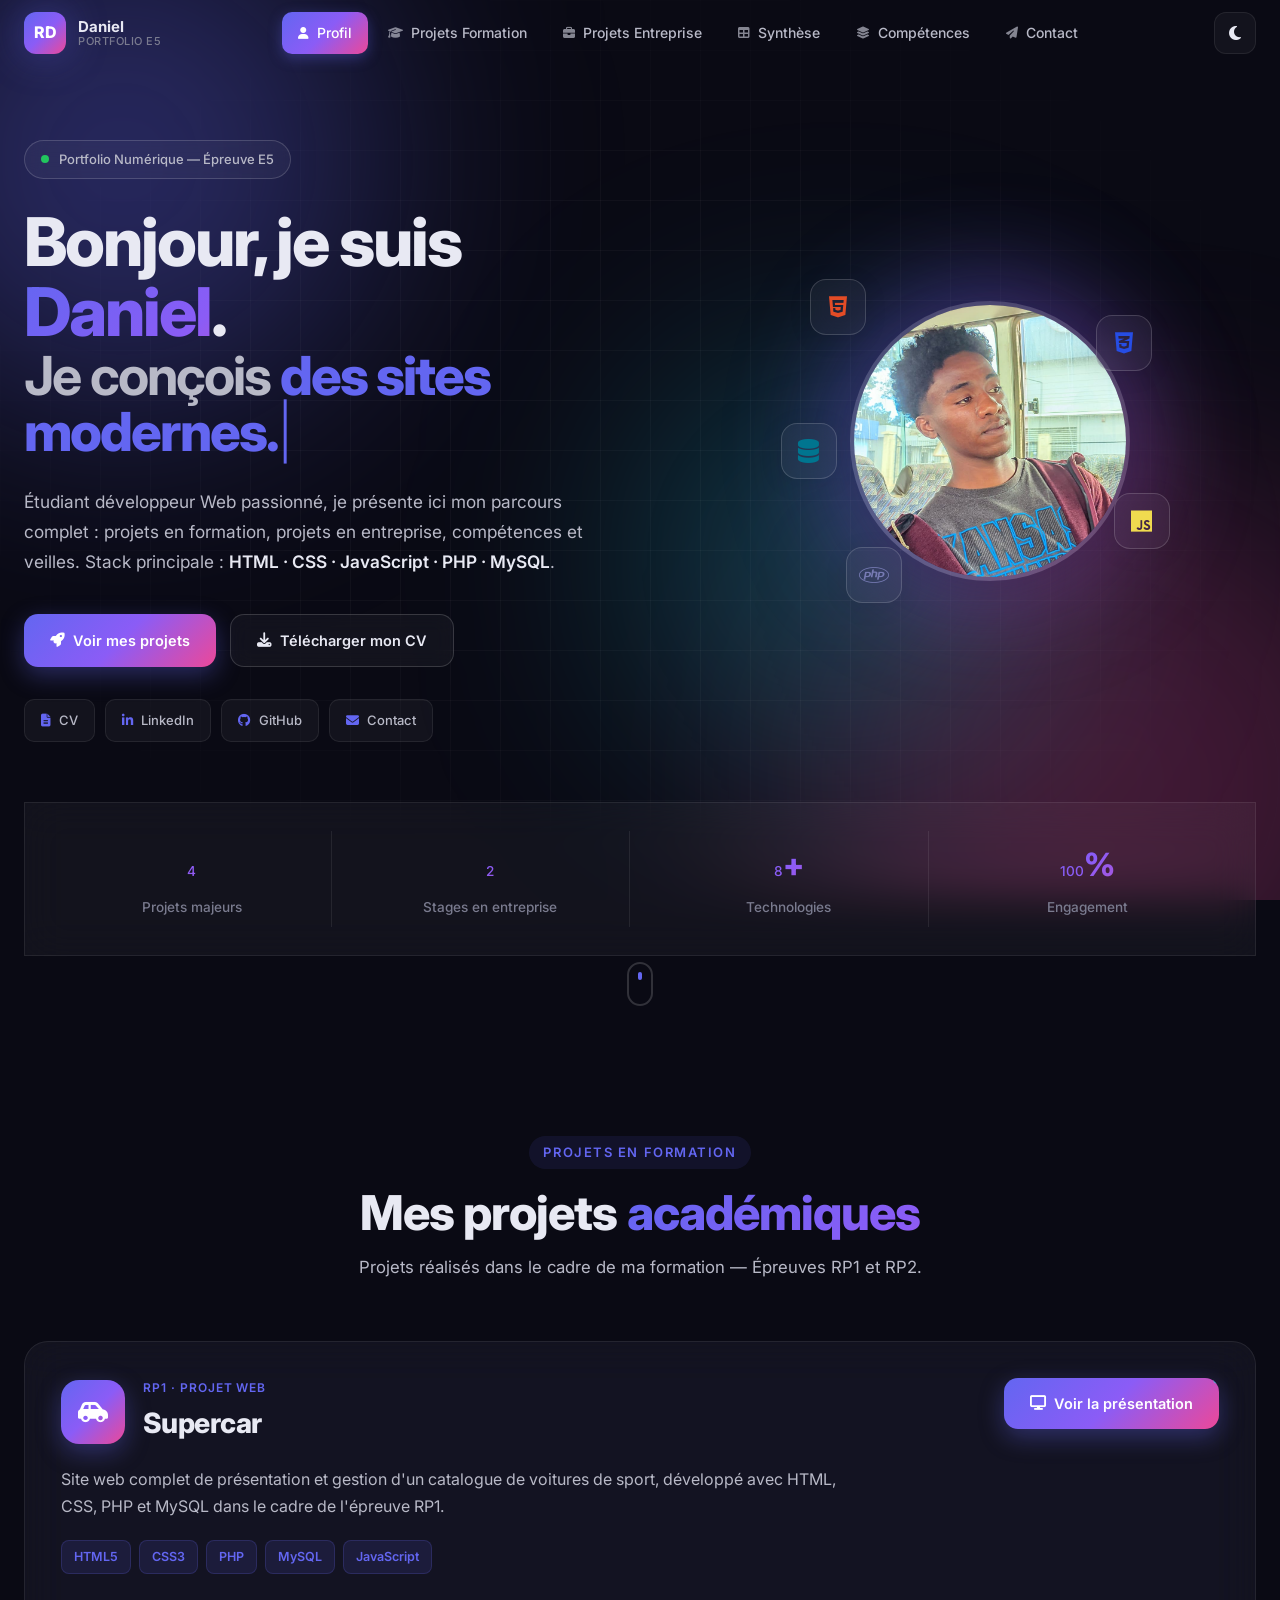
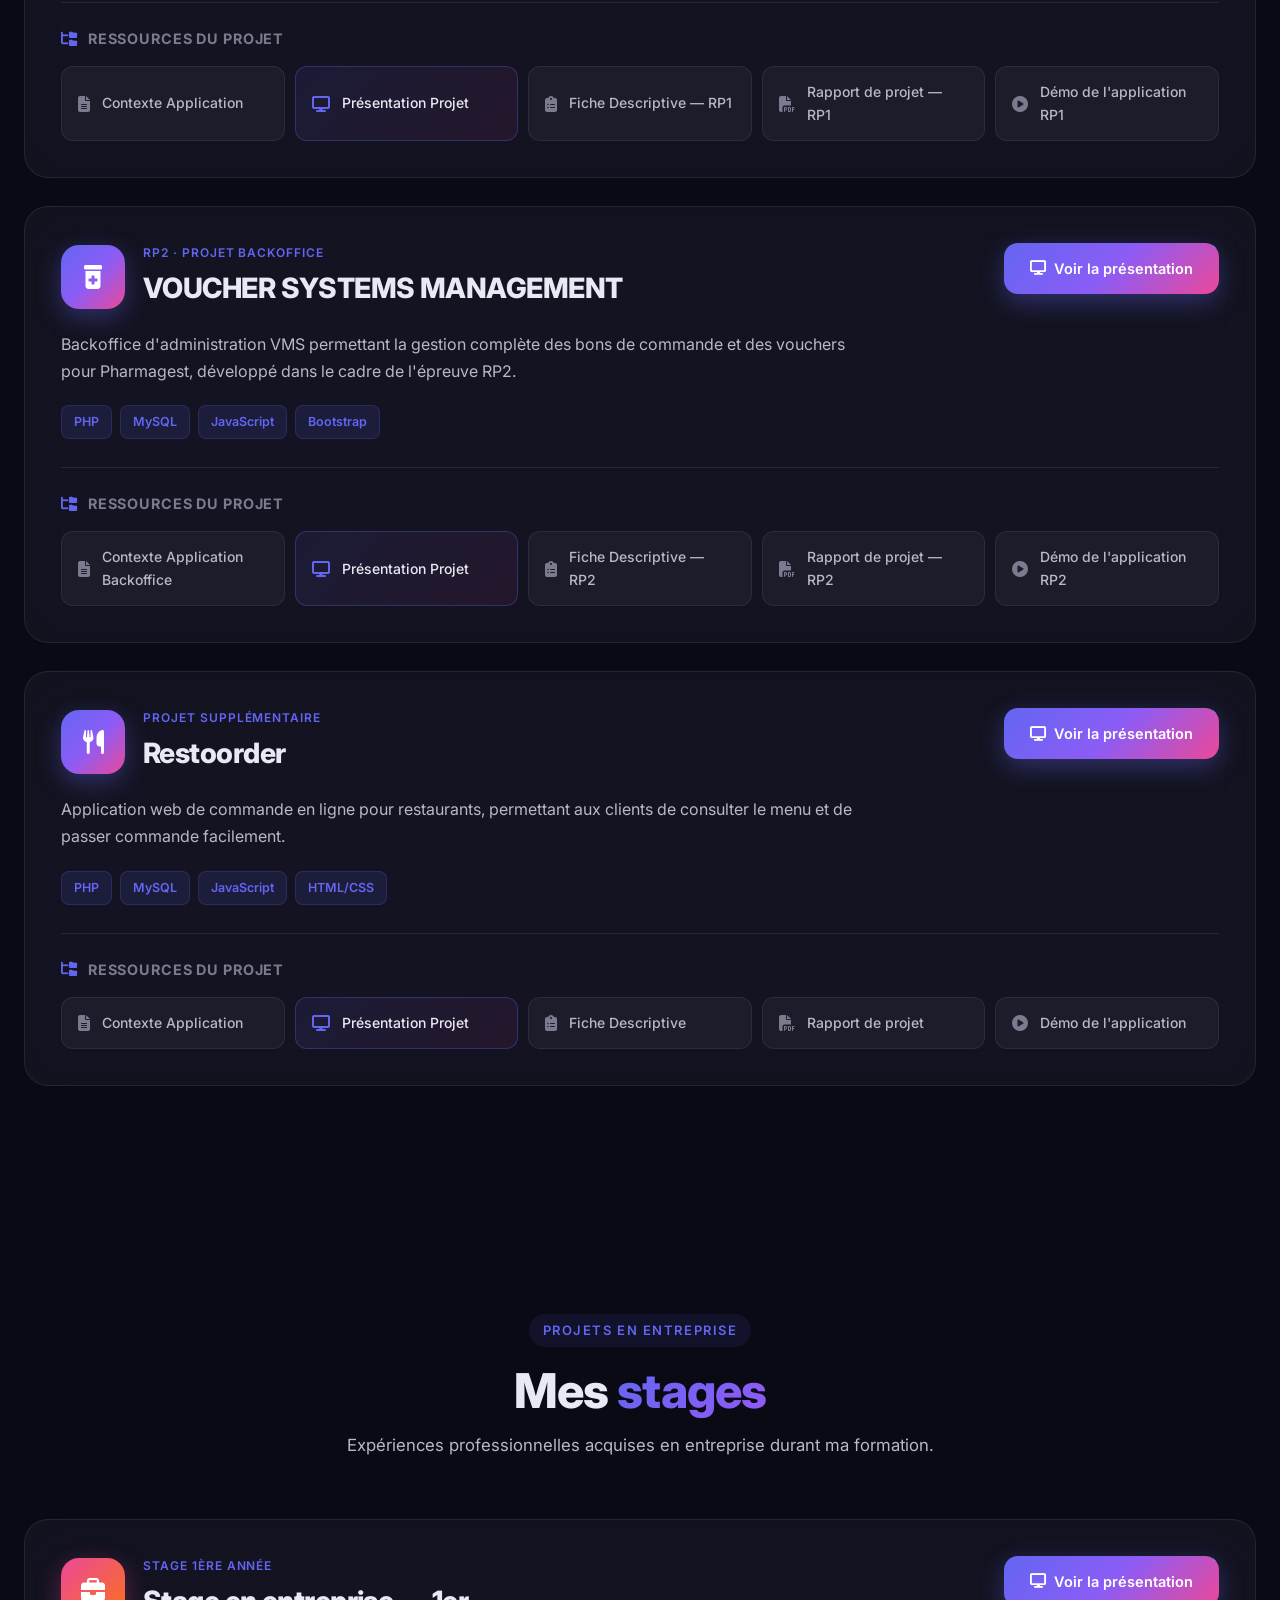
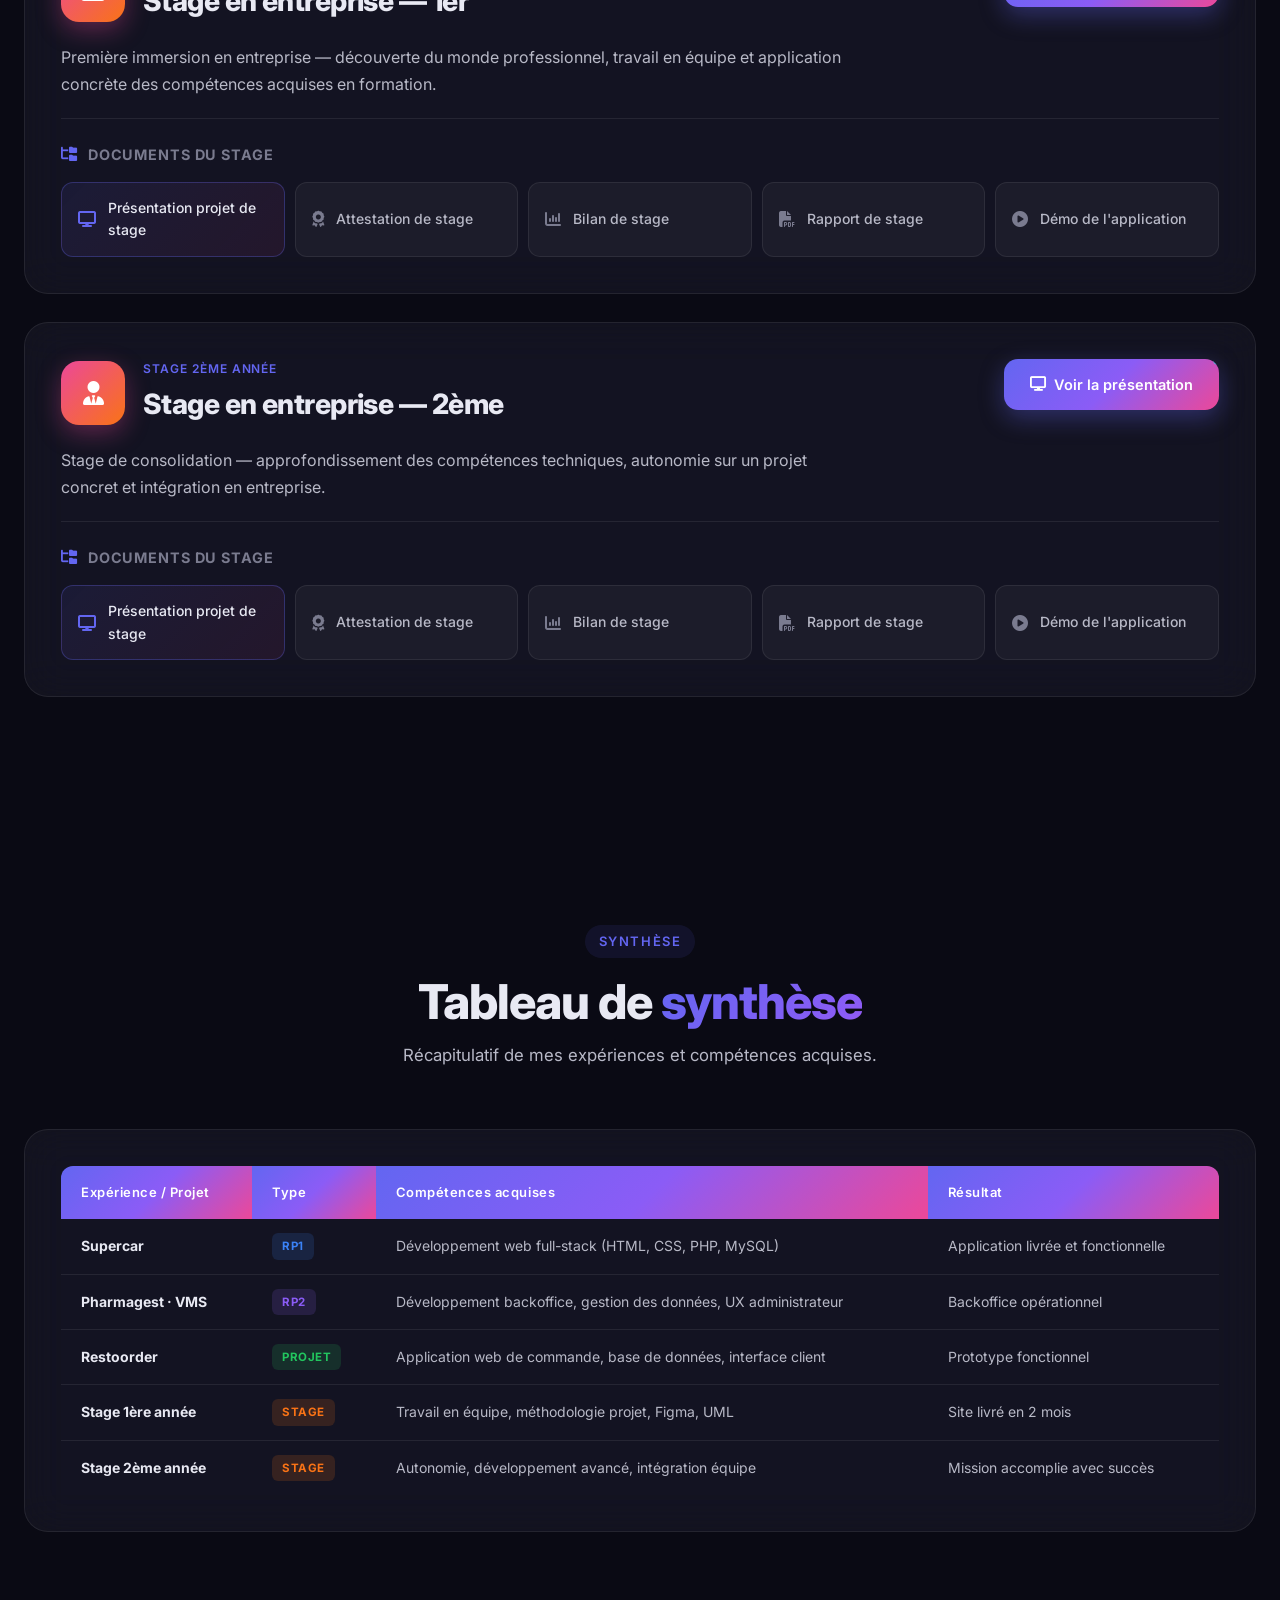
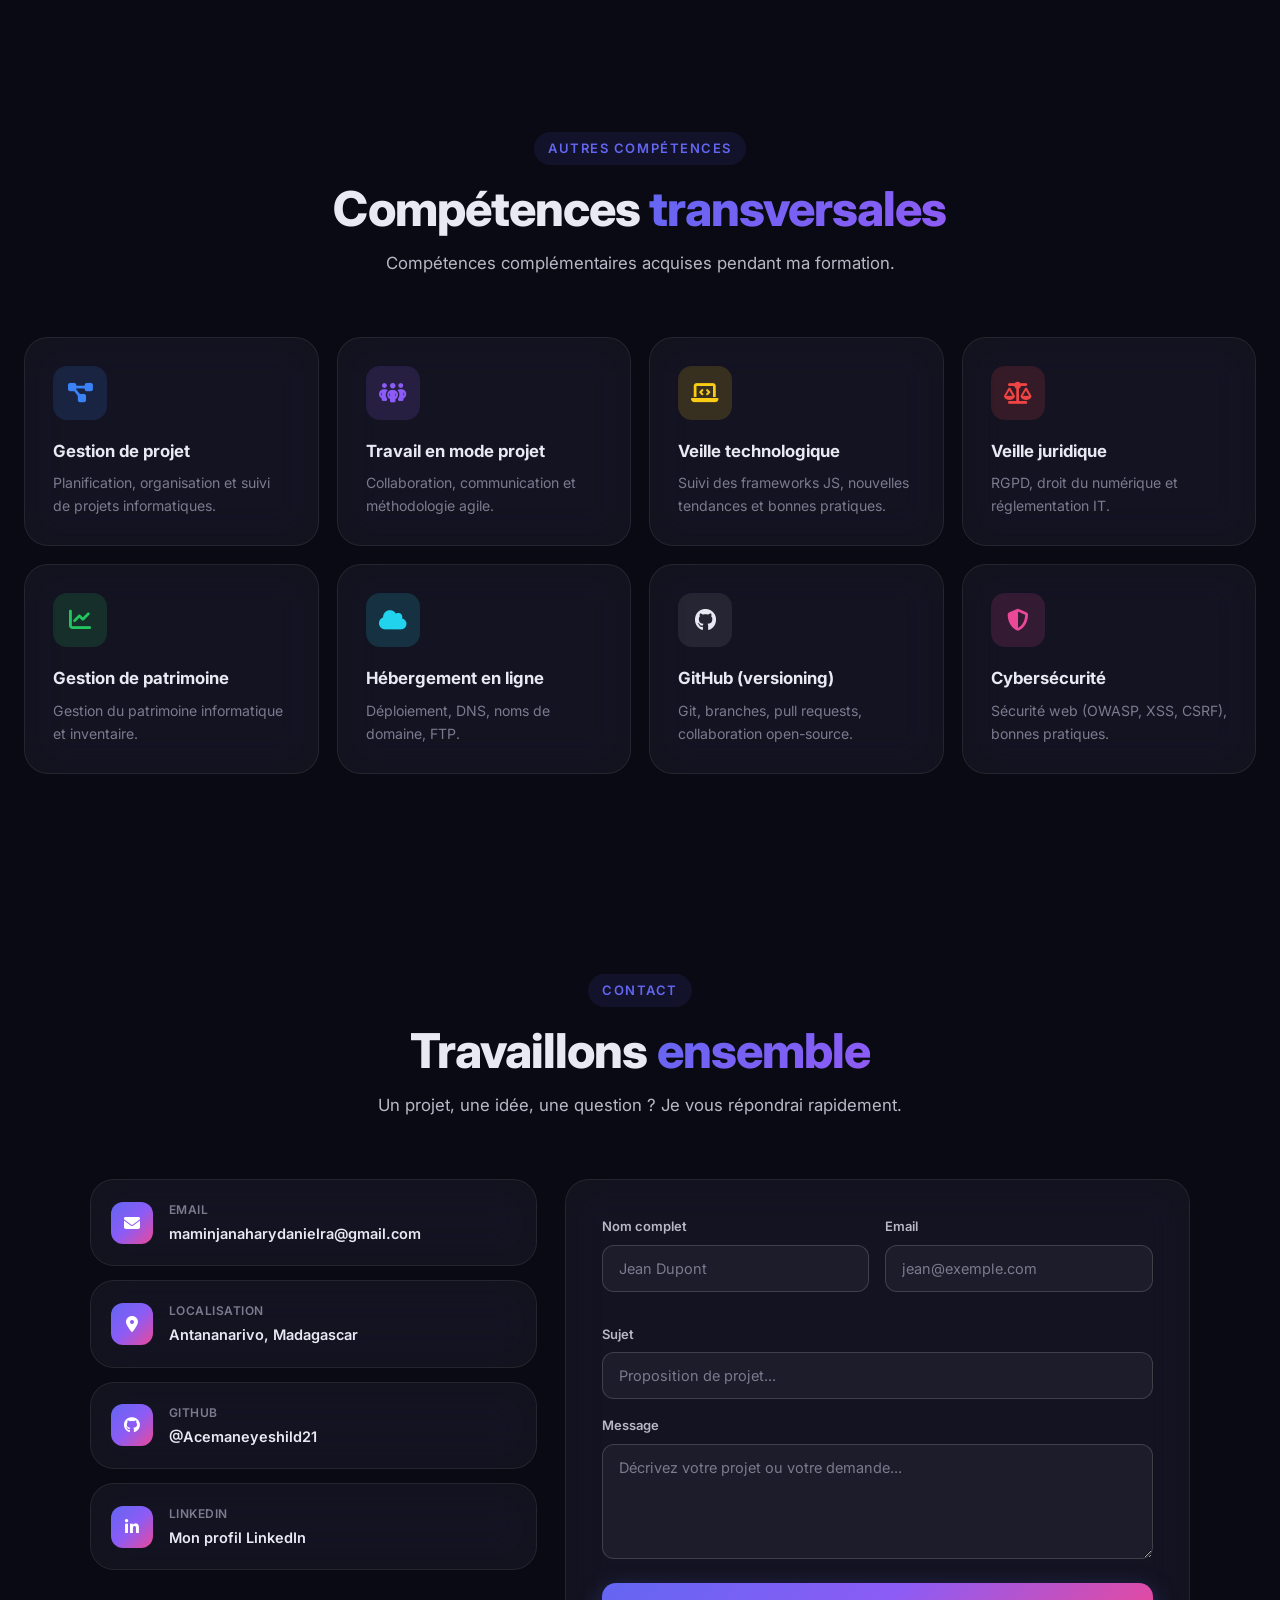
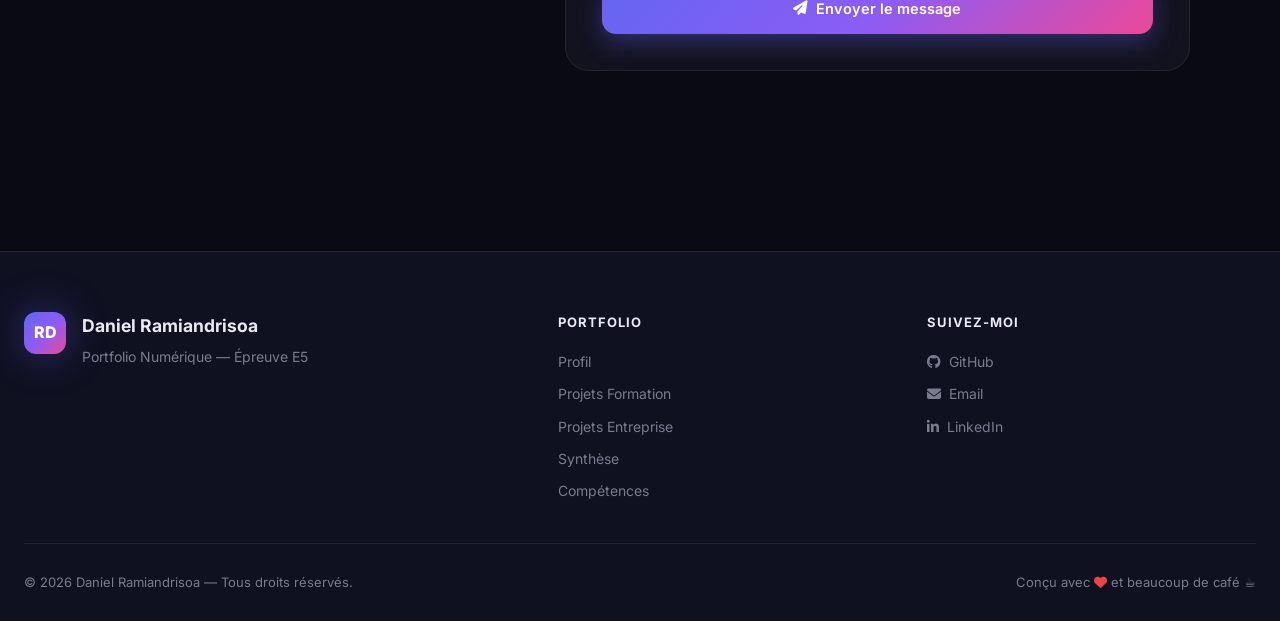
==== commit 7464b299: "portefolio" ====
--- a/Portefolio/index.html
+++ b/Portefolio/index.html
@@ -217,7 +217,7 @@
                 </div>
             </article>
 
-            <!-- PROJECT 2 — PHARMAGEST / VMS (RP2) -->
+            <!-- PROJECT 2 VMS (RP2) -->
             <article class="project-block glass" data-reveal style="--delay:.1s" id="project-vms">
                 <div class="project-header">
                     <div class="project-title-row">
@@ -226,11 +226,11 @@
                         </div>
                         <div>
                             <span class="project-kicker">RP2 · Projet Backoffice</span>
-                            <h3>Pharmagest · VMS</h3>
+                            <h3>VOUCHER SYSTEMS MANAGEMENT</h3>
                         </div>
                     </div>
                     <!-- 👇 BOUTON DE PRÉSENTATION (Gamma) -->
-                    <a href="#REMPLACER_PAR_LIEN_GAMMA_VMS" target="_blank" rel="noopener" class="btn btn-primary btn-presentation" data-gamma="vms">
+                    <a href="https://canva.link/691xmqp88cqy38p" target="_blank" rel="noopener" class="btn btn-primary btn-presentation" data-gamma="vms">
                         <i class="fas fa-display"></i> Voir la présentation
                     </a>
                 </div>
@@ -251,7 +251,7 @@
                             <i class="fas fa-file-lines"></i>
                             <span>Contexte Application Backoffice</span>
                         </a>
-                        <a href="#REMPLACER_PAR_LIEN_GAMMA_VMS" target="_blank" rel="noopener" class="resource-card resource-highlight">
+                        <a href="#https://canva.link/691xmqp88cqy38p" target="_blank" rel="noopener" class="resource-card resource-highlight">
                             <i class="fas fa-display"></i>
                             <span>Présentation Projet</span>
                         </a>
@@ -284,7 +284,7 @@
                         </div>
                     </div>
                     <!-- 👇 BOUTON DE PRÉSENTATION (Gamma) -->
-                    <a href="#REMPLACER_PAR_LIEN_GAMMA_RESTOORDER" target="_blank" rel="noopener" class="btn btn-primary btn-presentation" data-gamma="restoorder">
+                    <a href="https://canva.link/rau8908d33sqq9n" target="_blank" rel="noopener" class="btn btn-primary btn-presentation" data-gamma="restoorder">
                         <i class="fas fa-display"></i> Voir la présentation
                     </a>
                 </div>
@@ -305,7 +305,7 @@
                             <i class="fas fa-file-lines"></i>
                             <span>Contexte Application</span>
                         </a>
-                        <a href="#REMPLACER_PAR_LIEN_GAMMA_RESTOORDER" target="_blank" rel="noopener" class="resource-card resource-highlight">
+                        <a href="#https://canva.link/rau8908d33sqq9n" target="_blank" rel="noopener" class="resource-card resource-highlight">
                             <i class="fas fa-display"></i>
                             <span>Présentation Projet</span>
                         </a>
@@ -347,7 +347,7 @@
                         </div>
                     </div>
                     <!-- 👇 BOUTON DE PRÉSENTATION (Gamma) -->
-                    <a href="#REMPLACER_PAR_LIEN_GAMMA_STAGE1" target="_blank" rel="noopener" class="btn btn-primary btn-presentation" data-gamma="stage1">
+                    <a href="https://canva.link/2drjv4bd35usdvf" target="_blank" rel="noopener" class="btn btn-primary btn-presentation" data-gamma="stage1">
                         <i class="fas fa-display"></i> Voir la présentation
                     </a>
                 </div>
@@ -360,7 +360,7 @@
                 <div class="project-resources">
                     <h4><i class="fas fa-folder-tree"></i> Documents du stage</h4>
                     <div class="resource-grid">
-                        <a href="#REMPLACER_PAR_LIEN_GAMMA_STAGE1" target="_blank" rel="noopener" class="resource-card resource-highlight">
+                        <a href="https://canva.link/2drjv4bd35usdvf" target="_blank" rel="noopener" class="resource-card resource-highlight">
                             <i class="fas fa-display"></i>
                             <span>Présentation projet de stage</span>
                         </a>
@@ -397,7 +397,7 @@
                         </div>
                     </div>
                     <!-- 👇 BOUTON DE PRÉSENTATION (Gamma) -->
-                    <a href="#REMPLACER_PAR_LIEN_GAMMA_STAGE2" target="_blank" rel="noopener" class="btn btn-primary btn-presentation" data-gamma="stage2">
+                    <a href="https://canva.link/rau8908d33sqq9n" target="_blank" rel="noopener" class="btn btn-primary btn-presentation" data-gamma="stage2">
                         <i class="fas fa-display"></i> Voir la présentation
                     </a>
                 </div>
@@ -410,7 +410,7 @@
                 <div class="project-resources">
                     <h4><i class="fas fa-folder-tree"></i> Documents du stage</h4>
                     <div class="resource-grid">
-                        <a href="#REMPLACER_PAR_LIEN_GAMMA_STAGE2" target="_blank" rel="noopener" class="resource-card resource-highlight">
+                        <a href="#https://restoorder-fqgn.vercel.app/" target="_blank" rel="noopener" class="resource-card resource-highlight">
                             <i class="fas fa-display"></i>
                             <span>Présentation projet de stage</span>
                         </a>
